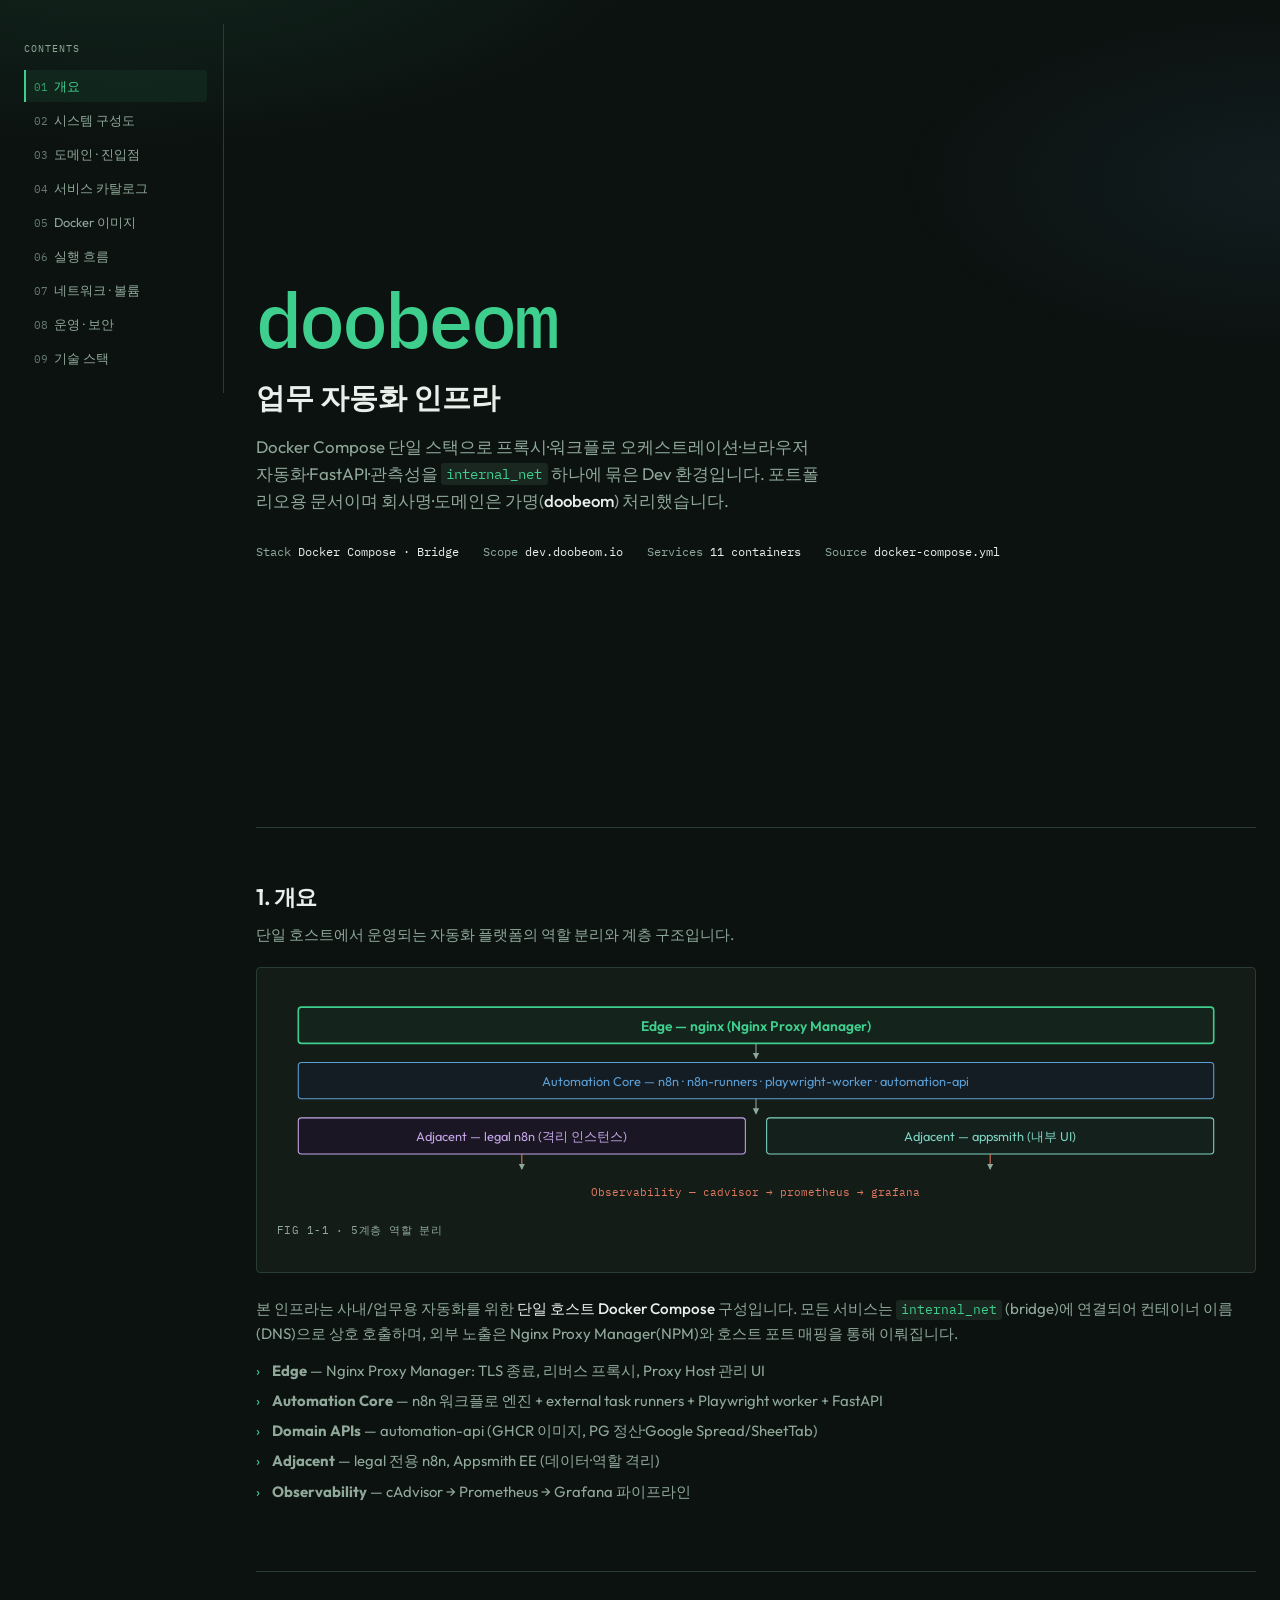
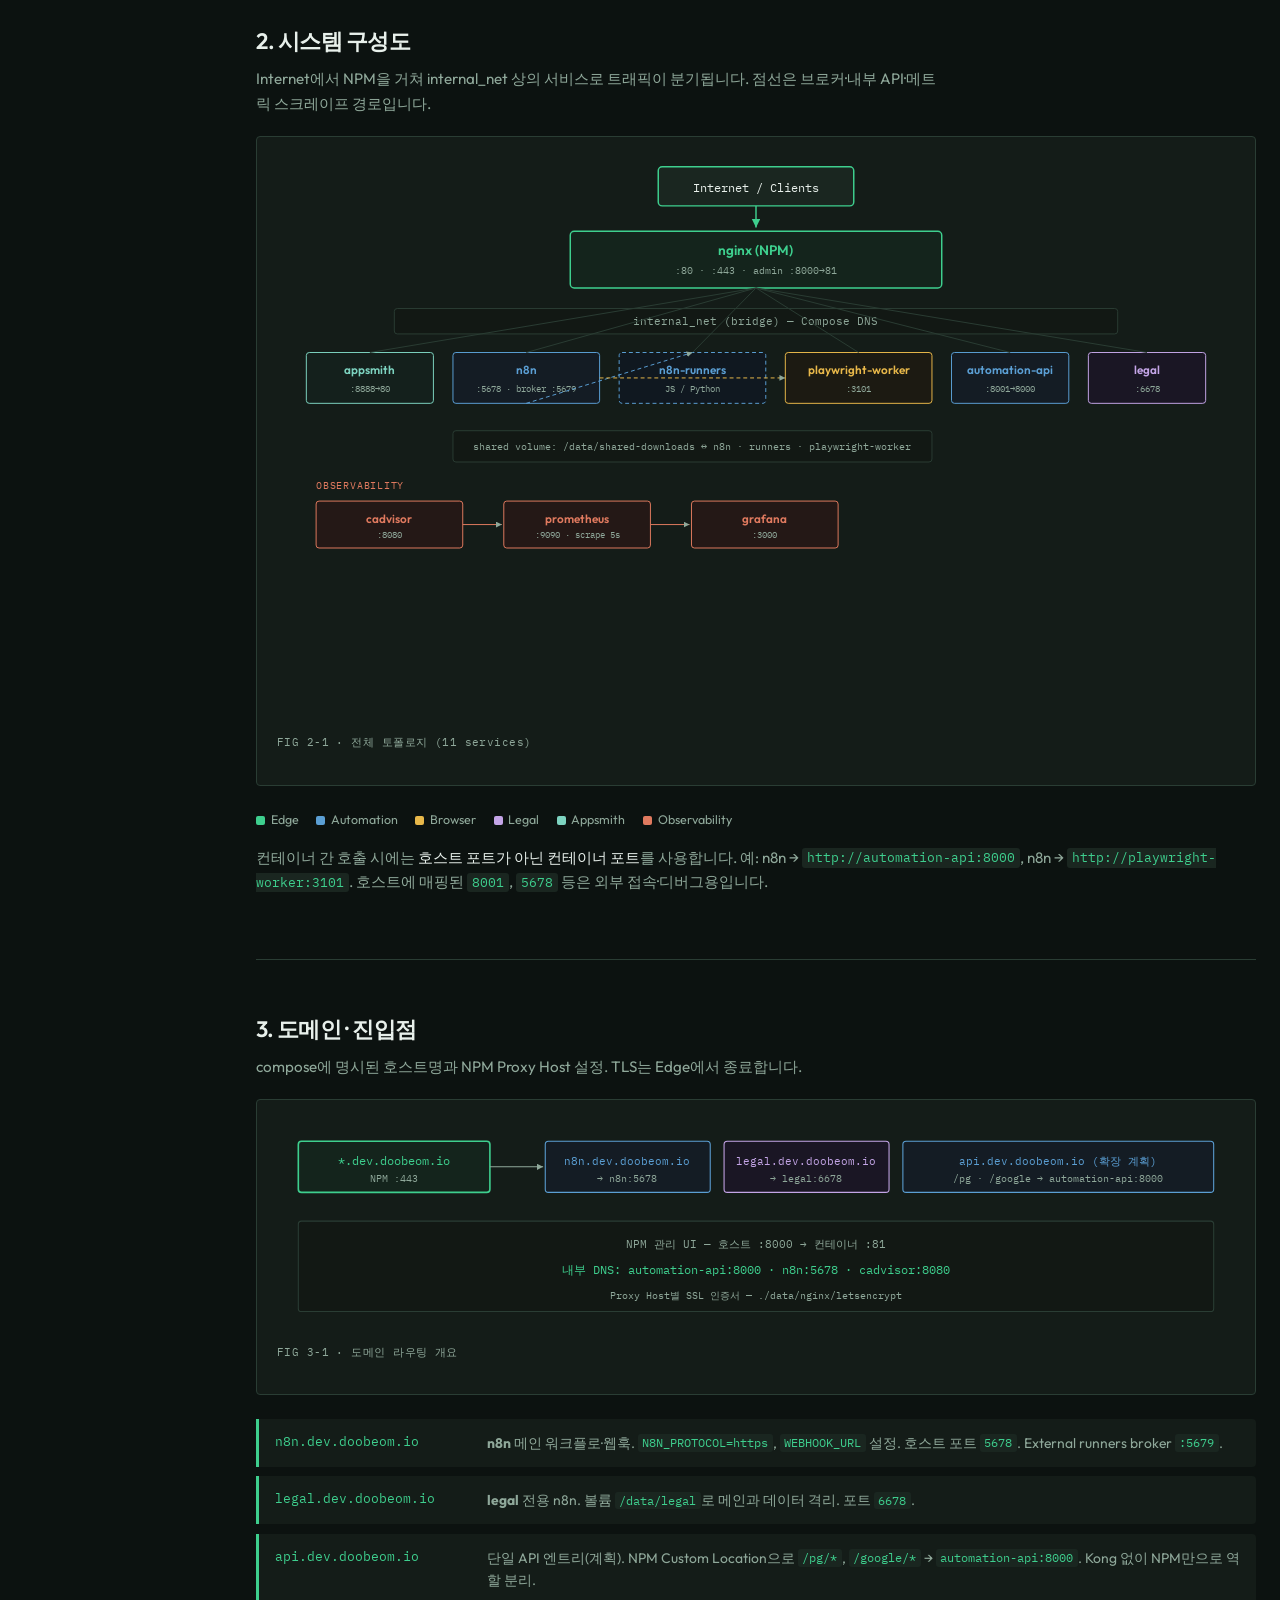
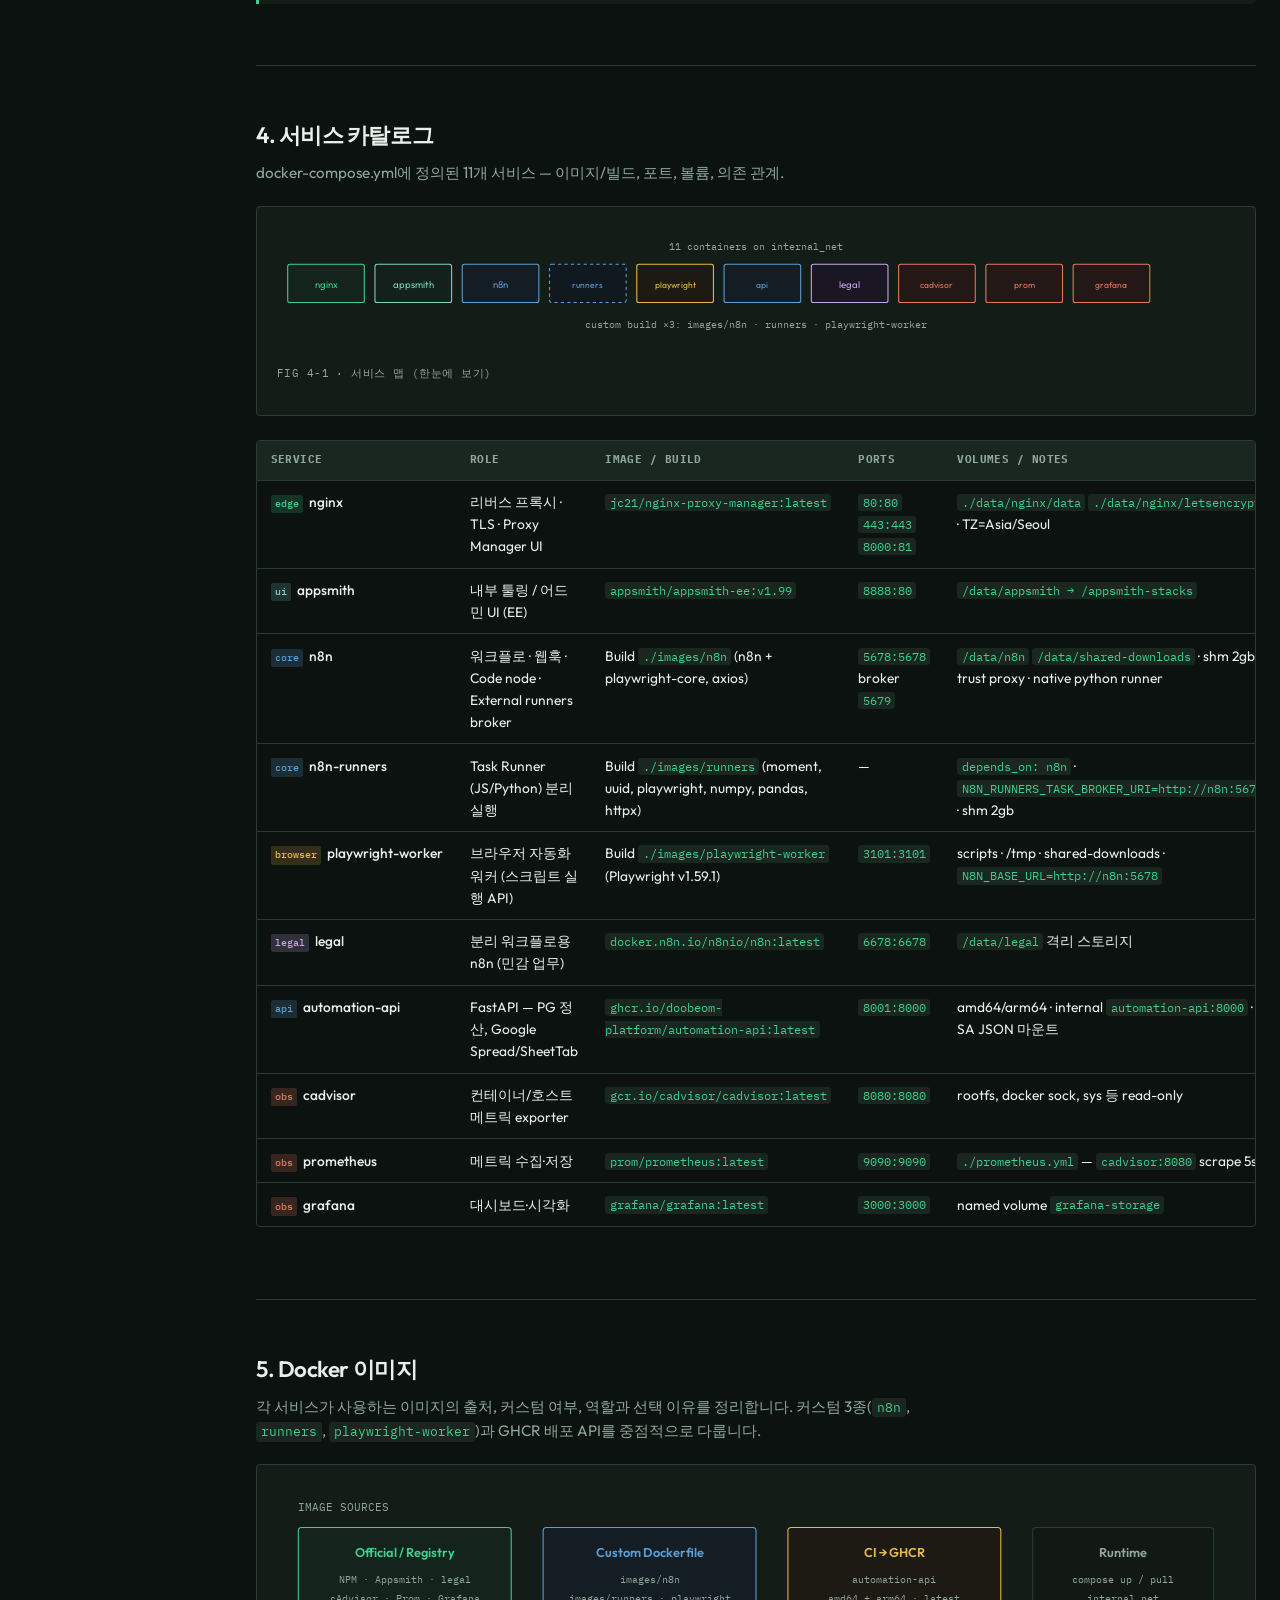
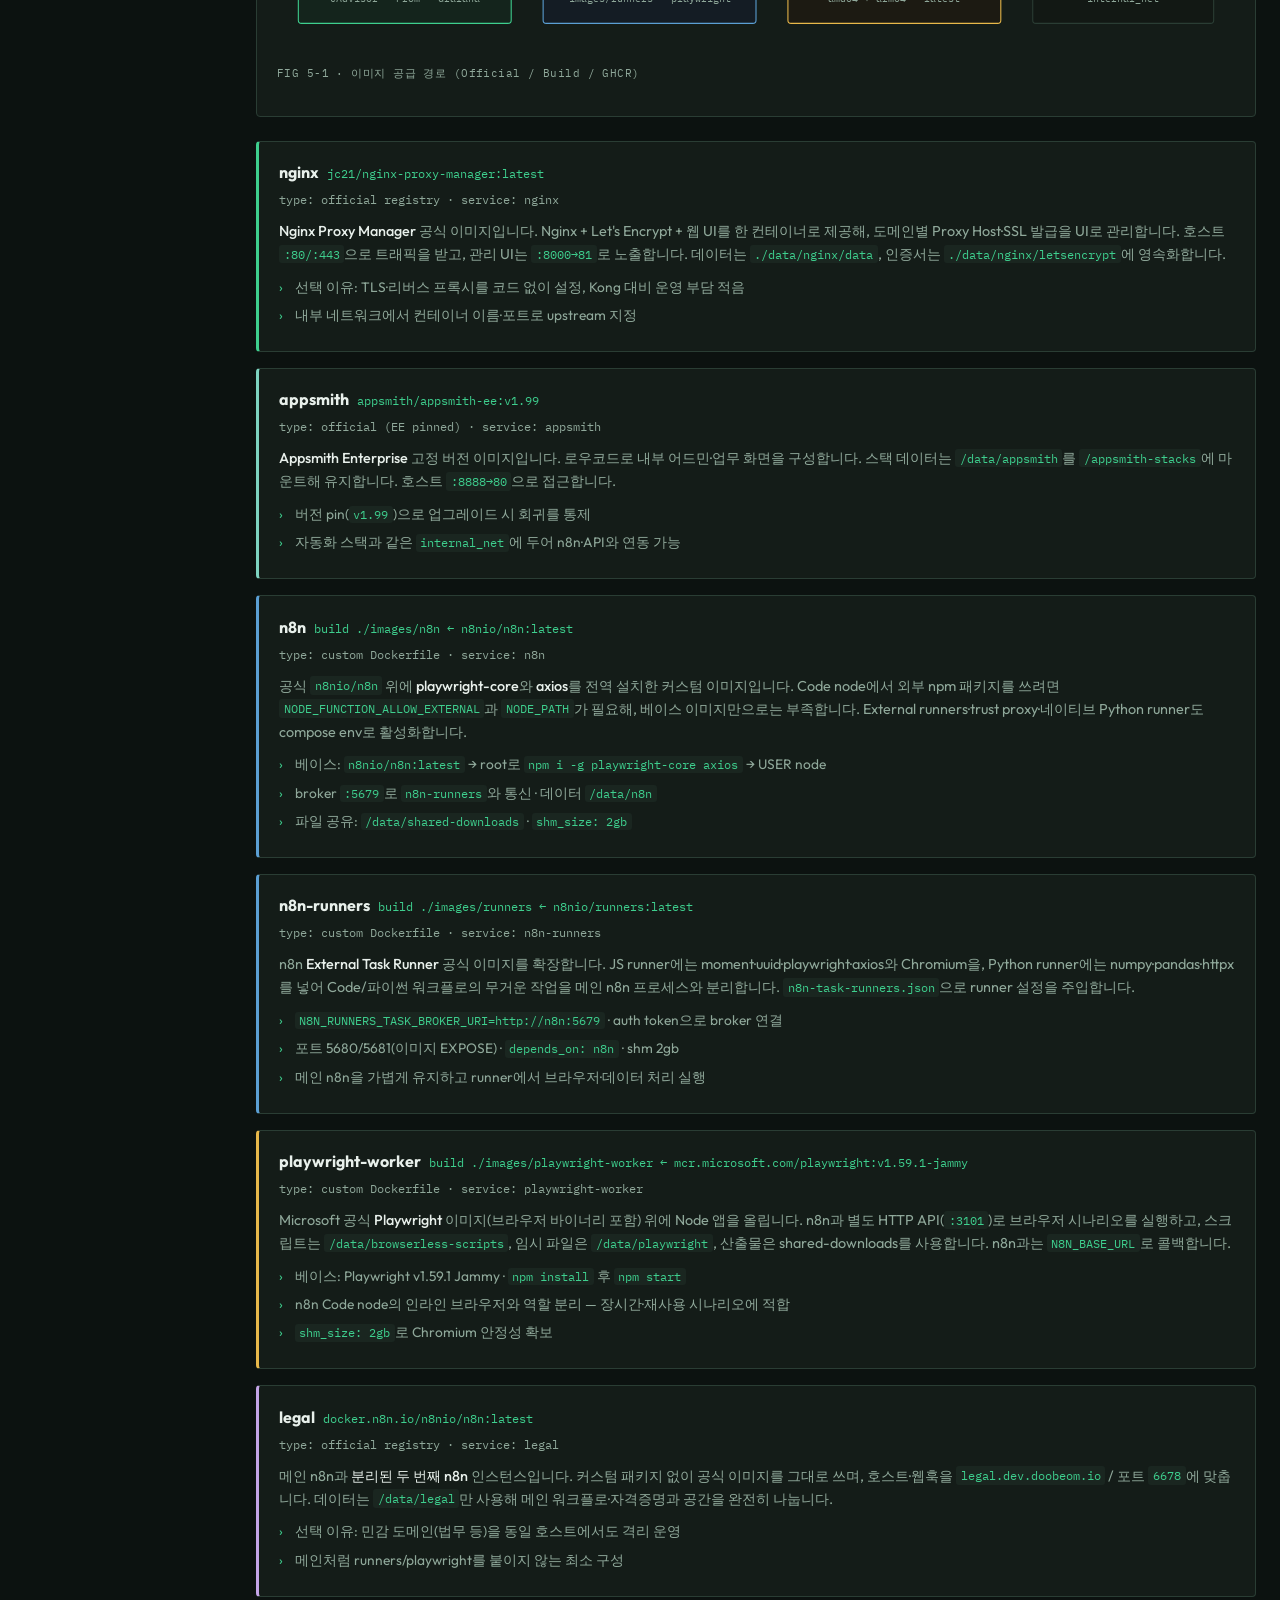
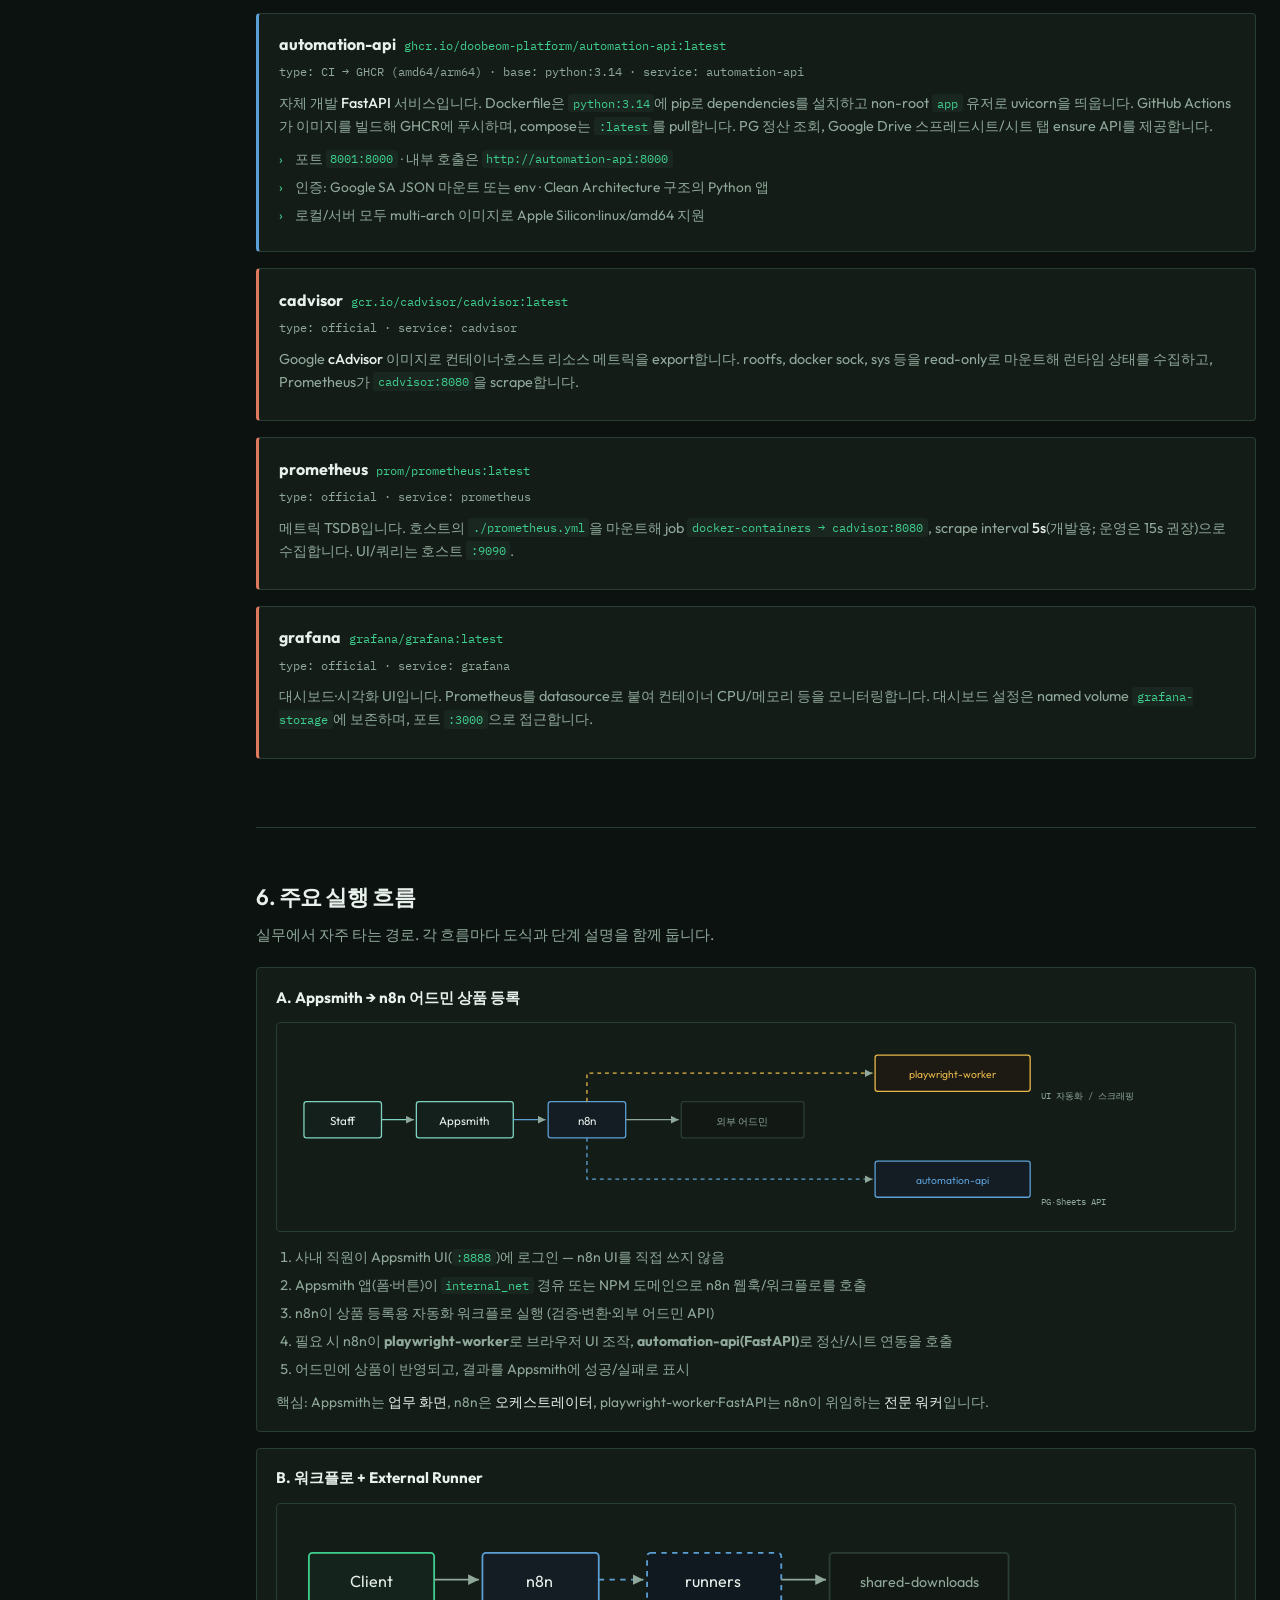
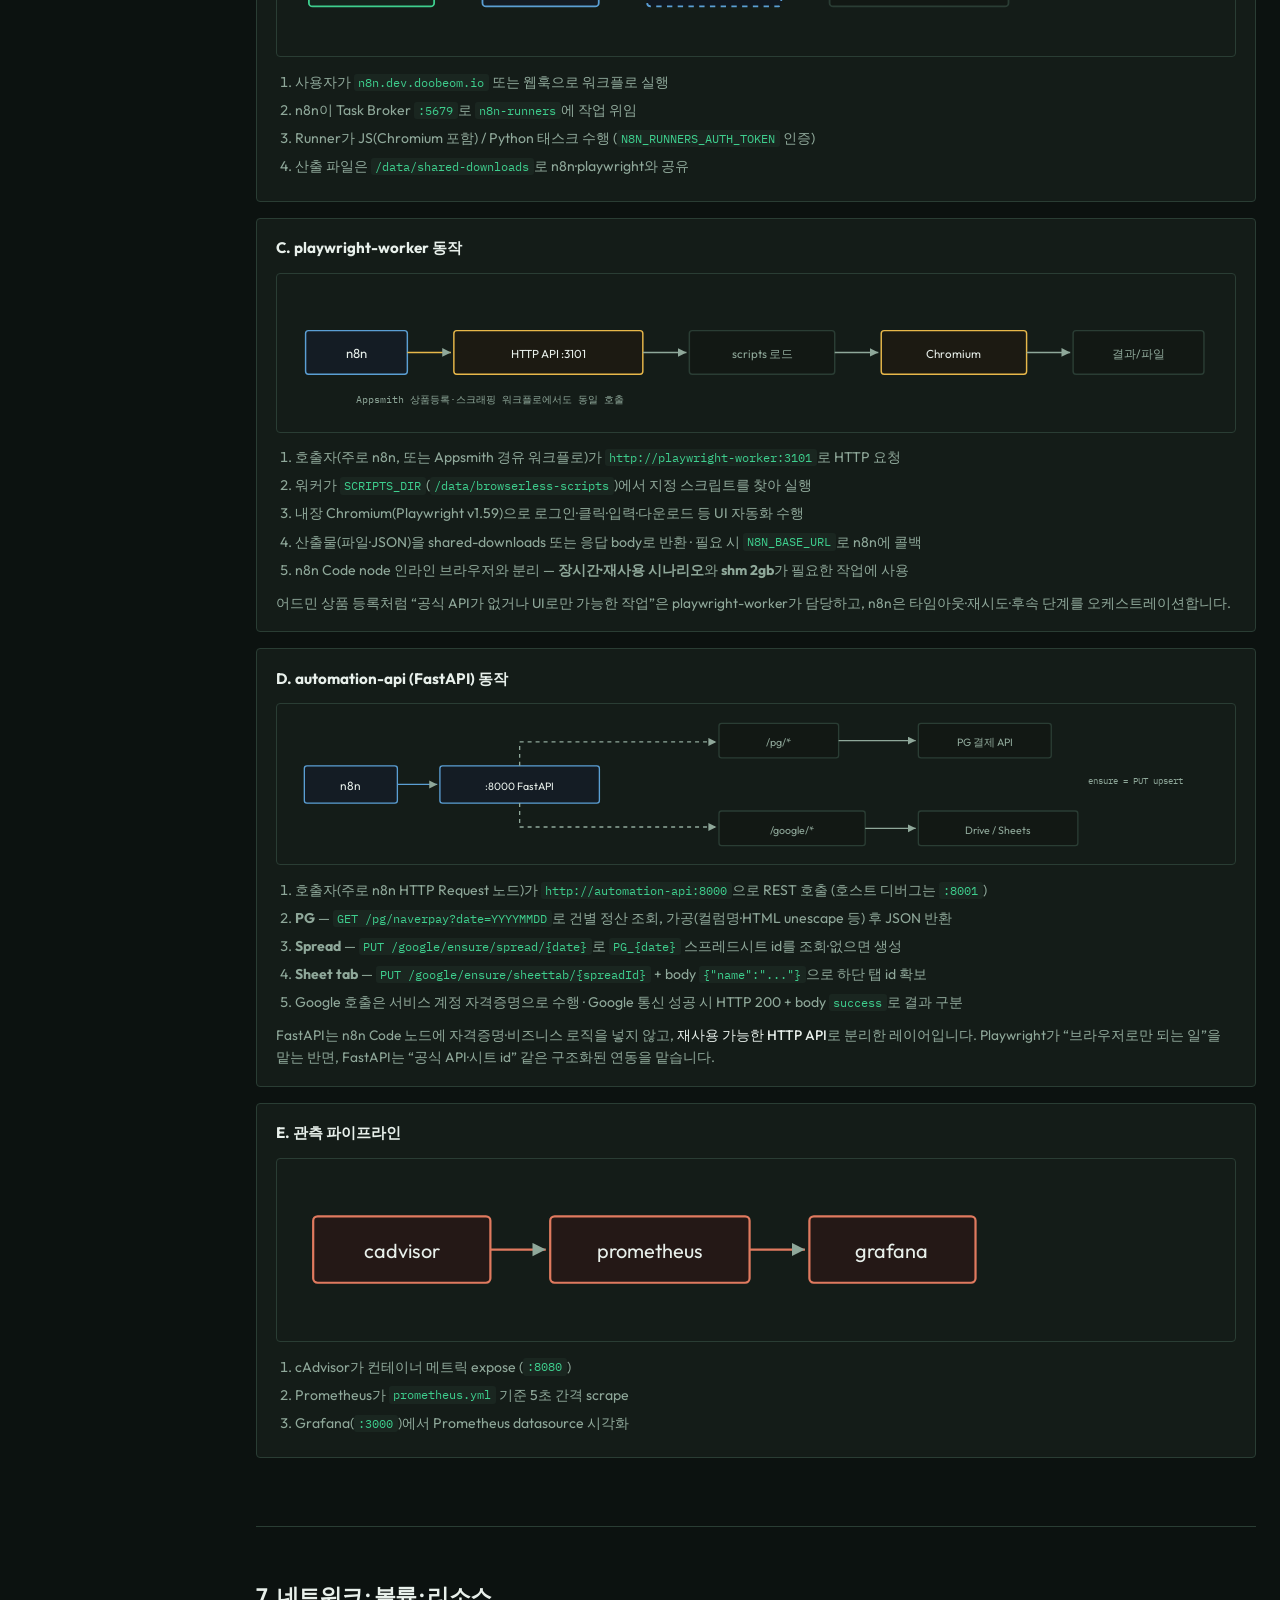
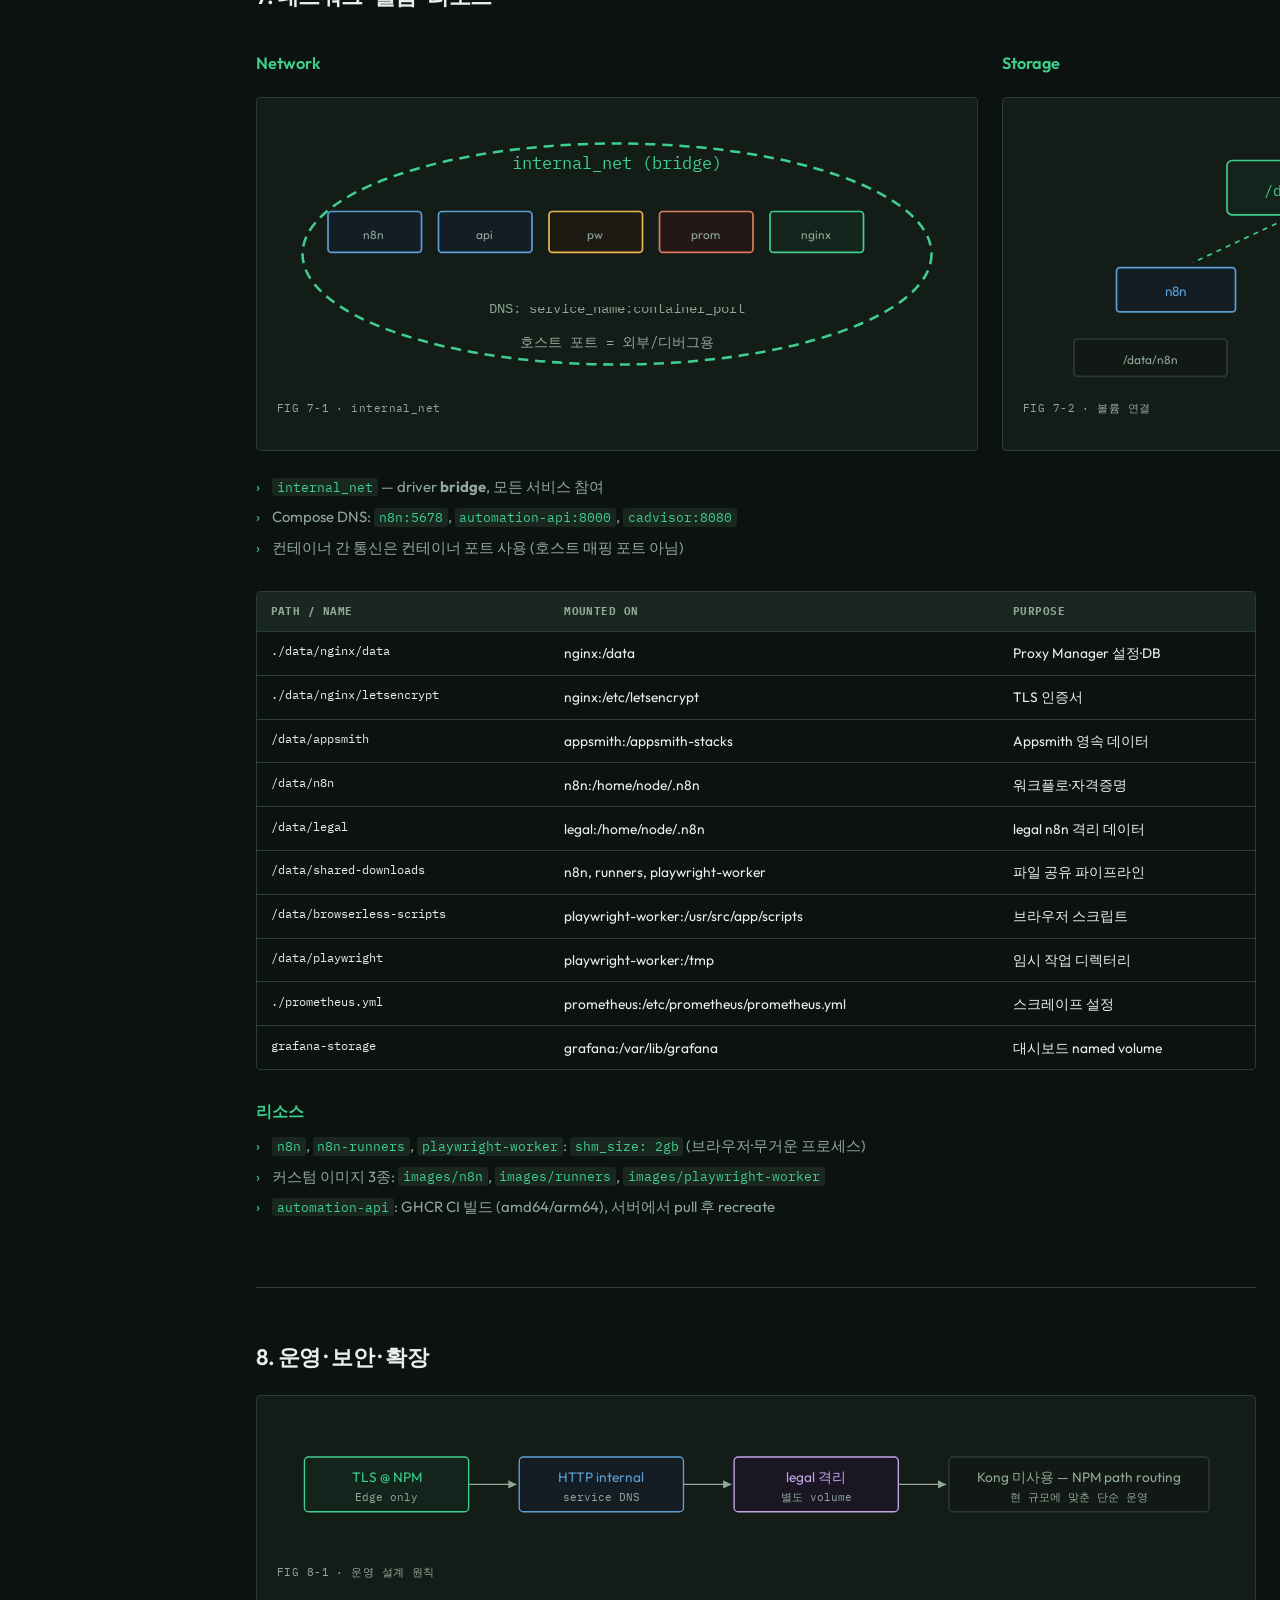
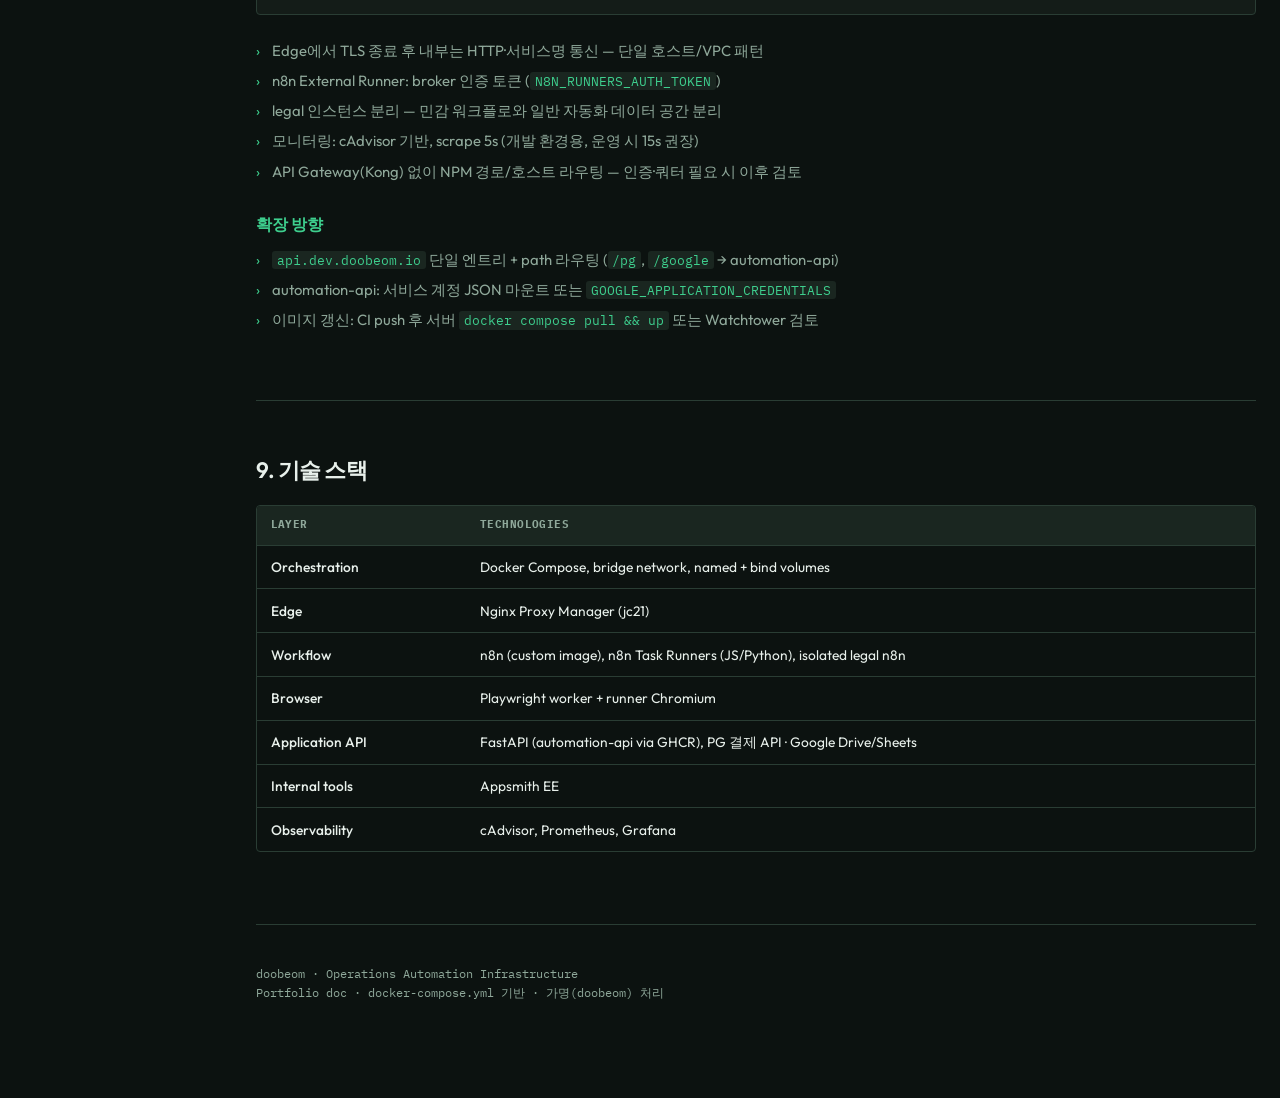
==== index.html @ 33a6e6d7 "Rename infrastructure-architecture.html to index.html" ====
<!DOCTYPE html>
<html lang="ko">
<head>
  <meta charset="UTF-8" />
  <meta name="viewport" content="width=device-width, initial-scale=1" />
  <title>doobeom Automation Infra — Architecture Portfolio</title>
  <meta name="description" content="Docker Compose 기반 업무 자동화·모니터링 인프라 구성도" />
  <link rel="preconnect" href="https://fonts.googleapis.com" />
  <link rel="preconnect" href="https://fonts.gstatic.com" crossorigin />
  <link href="https://fonts.googleapis.com/css2?family=IBM+Plex+Mono:wght@400;500&family=Outfit:wght@400;500;600;700&display=swap" rel="stylesheet" />
  <style>
    :root {
      --bg: #0c1210; --elev: #141c18; --soft: #1a2620; --line: #2a3d34;
      --text: #e8f0eb; --muted: #8fa89a; --accent: #3ecf8e; --accent-dim: #1f6b4a;
      --proxy: #3ecf8e; --auto: #5b9fd4; --browser: #e8b84a; --legal: #c4a5e7;
      --obs: #e07a5f; --ui: #7dd3c0;
      --mono: "IBM Plex Mono", monospace; --font: "Outfit", system-ui, sans-serif;
    }
    * { box-sizing: border-box; margin: 0; padding: 0; }
    html { scroll-behavior: smooth; }
    body { font-family: var(--font); background: var(--bg); color: var(--text); line-height: 1.6; }
    body::before {
      content: ""; position: fixed; inset: 0; z-index: -1;
      background:
        radial-gradient(ellipse 80% 50% at 10% -10%, rgba(62,207,142,.12), transparent 55%),
        radial-gradient(ellipse 60% 40% at 100% 20%, rgba(91,159,212,.08), transparent 50%);
    }
    .wrap { max-width: 1120px; margin: 0 auto; padding: 0 1.5rem 5rem; }

    .hero {
      min-height: 92vh; display: flex; flex-direction: column; justify-content: center;
      padding: 4rem 0 3rem; border-bottom: 1px solid var(--line);
    }
    .brand {
      font-family: var(--mono); font-size: clamp(2.8rem, 8vw, 4.8rem);
      font-weight: 500; letter-spacing: -0.04em; color: var(--accent); line-height: 1; margin-bottom: 1rem;
    }
    .hero h1 { font-size: clamp(1.3rem, 3vw, 1.8rem); font-weight: 600; margin-bottom: 0.85rem; }
    .hero .lead { color: var(--muted); font-size: 1.05rem; max-width: 52ch; margin-bottom: 1.75rem; }
    .hero-meta { display: flex; flex-wrap: wrap; gap: 0.6rem 1.5rem; font-family: var(--mono); font-size: 0.75rem; color: var(--muted); }
    .hero-meta span { color: var(--text); }

    section { padding: 3.25rem 0; border-bottom: 1px solid var(--line); }
    section h2 { font-size: 1.4rem; font-weight: 600; margin-bottom: 0.45rem; letter-spacing: -0.02em; }
    section .sub { color: var(--muted); margin-bottom: 1.25rem; max-width: 68ch; font-size: 0.95rem; }
    h3 { font-size: 1.02rem; font-weight: 600; margin: 1.75rem 0 0.65rem; color: var(--accent); }

    p { margin-bottom: 0.8rem; color: var(--muted); font-size: 0.95rem; }
    p strong { color: var(--text); font-weight: 500; }
    ul.plain { list-style: none; margin: 0.6rem 0 1rem; }
    ul.plain li { position: relative; padding-left: 1rem; margin-bottom: 0.4rem; color: var(--muted); font-size: 0.93rem; }
    ul.plain li::before { content: "›"; position: absolute; left: 0; color: var(--accent); }

    code, .mono { font-family: var(--mono); font-size: 0.85em; }
    code { background: var(--soft); padding: 0.1em 0.38em; border-radius: 3px; color: var(--accent); }

    .diagram {
      background: var(--elev); border: 1px solid var(--line); border-radius: 4px;
      padding: 1.25rem; overflow-x: auto; margin: 1.25rem 0 1.5rem;
    }
    .diagram svg { display: block; width: 100%; min-width: 680px; height: auto; }
    .diagram-caption {
      font-family: var(--mono); font-size: 0.68rem; color: var(--muted);
      margin-top: 0.65rem; letter-spacing: 0.04em;
    }

    .legend { display: flex; flex-wrap: wrap; gap: 0.65rem 1.1rem; font-size: 0.78rem; color: var(--muted); margin: 0.5rem 0 1rem; }
    .legend i { display: inline-block; width: 9px; height: 9px; border-radius: 2px; margin-right: 0.35rem; vertical-align: middle; }

    .split { display: grid; gap: 1.5rem; grid-template-columns: 1fr; }
    @media (min-width: 900px) {
      .split.side-by-side { grid-template-columns: 1fr 1fr; align-items: start; }
    }

    .table-wrap { overflow-x: auto; border: 1px solid var(--line); border-radius: 4px; margin: 1rem 0 1.25rem; }
    table { width: 100%; border-collapse: collapse; font-size: 0.86rem; min-width: 640px; }
    th, td { text-align: left; padding: 0.65rem 0.85rem; border-bottom: 1px solid var(--line); vertical-align: top; }
    th { font-family: var(--mono); font-size: 0.7rem; letter-spacing: 0.04em; text-transform: uppercase; color: var(--muted); background: var(--soft); }
    tr:last-child td { border-bottom: none; }
    td.svc { font-weight: 500; color: var(--text); white-space: nowrap; }
    .tag { display: inline-block; font-family: var(--mono); font-size: 0.62rem; padding: 0.12em 0.4em; border-radius: 2px; margin-right: 0.2rem; }
    .tag-proxy { background: rgba(62,207,142,.18); color: var(--proxy); }
    .tag-auto { background: rgba(91,159,212,.2); color: var(--auto); }
    .tag-browser { background: rgba(232,184,74,.18); color: var(--browser); }
    .tag-legal { background: rgba(196,165,231,.2); color: var(--legal); }
    .tag-obs { background: rgba(224,122,95,.2); color: var(--obs); }
    .tag-ui { background: rgba(125,211,192,.18); color: var(--ui); }

    .domain-row {
      display: grid; grid-template-columns: minmax(150px, 200px) 1fr; gap: 0.75rem;
      padding: 0.8rem 1rem; background: var(--elev); border-left: 3px solid var(--accent);
      border-radius: 0 4px 4px 0; margin-bottom: 0.6rem;
    }
    .domain-row .host { font-family: var(--mono); font-size: 0.8rem; color: var(--accent); word-break: break-all; }
    .domain-row .desc { font-size: 0.87rem; color: var(--muted); }

    .flow-block {
      background: var(--elev); border: 1px solid var(--line); border-radius: 4px;
      padding: 1.1rem 1.2rem; margin-bottom: 1rem;
    }
    .flow-block h4 { font-size: 0.95rem; margin-bottom: 0.75rem; color: var(--text); }
    .flow-block .diagram { margin: 0 0 0.85rem; padding: 0.85rem; }
    .flow-block .diagram svg { min-width: 320px; }
    .flow-block ol { margin: 0; padding-left: 1.15rem; color: var(--muted); font-size: 0.88rem; }
    .flow-block li { margin-bottom: 0.35rem; }

    footer { padding: 2.5rem 0 1rem; font-family: var(--mono); font-size: 0.72rem; color: var(--muted); }
    .reveal { opacity: 0; transform: translateY(14px); transition: .55s ease; }
    .reveal.on { opacity: 1; transform: none; }

    /* —— Layout + TOC —— */
    .layout {
      display: grid;
      grid-template-columns: 1fr;
      gap: 0;
      max-width: 1280px;
      margin: 0 auto;
      padding: 0 1rem 5rem;
    }
    @media (min-width: 960px) {
      .layout { grid-template-columns: 200px minmax(0, 1fr); gap: 2rem; padding: 0 1.5rem 5rem; }
      .wrap { max-width: none; margin: 0; padding: 0; }
    }

    .toc {
      display: none;
    }
    @media (min-width: 960px) {
      .toc {
        display: block;
        position: sticky;
        top: 1.5rem;
        align-self: start;
        max-height: calc(100vh - 3rem);
        overflow-y: auto;
        padding: 1rem 0;
        border-right: 1px solid var(--line);
        padding-right: 1rem;
      }
    }
    .toc .toc-label {
      font-family: var(--mono);
      font-size: 0.65rem;
      letter-spacing: 0.1em;
      text-transform: uppercase;
      color: var(--muted);
      margin-bottom: 0.85rem;
    }
    .toc nav a {
      display: block;
      font-size: 0.8rem;
      color: var(--muted);
      text-decoration: none;
      padding: 0.35rem 0.5rem;
      border-left: 2px solid transparent;
      margin-bottom: 0.15rem;
      border-radius: 0 3px 3px 0;
      transition: color .2s, border-color .2s, background .2s;
    }
    .toc nav a:hover { color: var(--text); background: var(--elev); }
    .toc nav a.active {
      color: var(--accent);
      border-left-color: var(--accent);
      background: rgba(62, 207, 142, 0.08);
    }
    .toc nav a .num {
      font-family: var(--mono);
      font-size: 0.68rem;
      margin-right: 0.35rem;
      opacity: 0.7;
    }

    /* —— Image cards —— */
    .img-card {
      background: var(--elev);
      border: 1px solid var(--line);
      border-radius: 4px;
      padding: 1.15rem 1.25rem;
      margin-bottom: 1rem;
      border-left: 3px solid var(--c, var(--accent));
    }
    .img-card h4 {
      font-size: 1rem;
      color: var(--text);
      margin-bottom: 0.35rem;
      display: flex;
      flex-wrap: wrap;
      align-items: baseline;
      gap: 0.5rem;
    }
    .img-card .img-ref {
      font-family: var(--mono);
      font-size: 0.72rem;
      color: var(--accent);
      font-weight: 400;
    }
    .img-card .img-meta {
      font-family: var(--mono);
      font-size: 0.72rem;
      color: var(--muted);
      margin-bottom: 0.65rem;
    }
    .img-card p { margin-bottom: 0.5rem; font-size: 0.9rem; }
    .img-card ul.plain { margin-bottom: 0.25rem; }
    .img-card ul.plain li { font-size: 0.86rem; }

    .toc-mobile {
      display: block;
      margin-bottom: 1.5rem;
      padding: 0.85rem 1rem;
      background: var(--elev);
      border: 1px solid var(--line);
      border-radius: 4px;
    }
    @media (min-width: 960px) { .toc-mobile { display: none; } }
    .toc-mobile summary {
      font-family: var(--mono);
      font-size: 0.75rem;
      letter-spacing: 0.06em;
      text-transform: uppercase;
      color: var(--accent);
      cursor: pointer;
    }
    .toc-mobile nav { margin-top: 0.75rem; }
    .toc-mobile a {
      display: block;
      font-size: 0.85rem;
      color: var(--muted);
      text-decoration: none;
      padding: 0.3rem 0;
    }
    .toc-mobile a:hover { color: var(--accent); }
  </style>
</head>
<body>
  <div class="layout">
    <aside class="toc" aria-label="목차">
      <p class="toc-label">Contents</p>
      <nav>
        <a href="#overview"><span class="num">01</span>개요</a>
        <a href="#topology"><span class="num">02</span>시스템 구성도</a>
        <a href="#domains"><span class="num">03</span>도메인 · 진입점</a>
        <a href="#services"><span class="num">04</span>서비스 카탈로그</a>
        <a href="#images"><span class="num">05</span>Docker 이미지</a>
        <a href="#flows"><span class="num">06</span>실행 흐름</a>
        <a href="#network"><span class="num">07</span>네트워크 · 볼륨</a>
        <a href="#ops"><span class="num">08</span>운영 · 보안</a>
        <a href="#stack"><span class="num">09</span>기술 스택</a>
      </nav>
    </aside>

    <div class="wrap">
    <details class="toc-mobile">
      <summary>목차</summary>
      <nav>
        <a href="#overview">01 · 개요</a>
        <a href="#topology">02 · 시스템 구성도</a>
        <a href="#domains">03 · 도메인 · 진입점</a>
        <a href="#services">04 · 서비스 카탈로그</a>
        <a href="#images">05 · Docker 이미지</a>
        <a href="#flows">06 · 실행 흐름</a>
        <a href="#network">07 · 네트워크 · 볼륨</a>
        <a href="#ops">08 · 운영 · 보안</a>
        <a href="#stack">09 · 기술 스택</a>
      </nav>
    </details>

    <header class="hero reveal" id="top">
      <p class="brand">doobeom</p>
      <h1>업무 자동화 인프라</h1>
      <p class="lead">
        Docker Compose 단일 스택으로 프록시·워크플로 오케스트레이션·브라우저 자동화·FastAPI·관측성을
        <code>internal_net</code> 하나에 묶은 Dev 환경입니다. 포트폴리오용 문서이며 회사명·도메인은 가명(<strong>doobeom</strong>) 처리했습니다.
      </p>
      <div class="hero-meta">
        <div>Stack <span>Docker Compose · Bridge</span></div>
        <div>Scope <span>dev.doobeom.io</span></div>
        <div>Services <span>11 containers</span></div>
        <div>Source <span>docker-compose.yml</span></div>
      </div>
    </header>

    <!-- 1 Overview -->
    <section class="reveal" id="overview">
      <h2>1. 개요</h2>
      <p class="sub">단일 호스트에서 운영되는 자동화 플랫폼의 역할 분리와 계층 구조입니다.</p>

      <div class="diagram">
        <svg viewBox="0 0 900 210" xmlns="http://www.w3.org/2000/svg">
          <defs><marker id="a" markerWidth="7" markerHeight="7" refX="5" refY="3" orient="auto"><path d="M0,0 L6,3 L0,6 Z" fill="#8fa89a"/></marker></defs>
          <rect x="20" y="18" width="860" height="34" rx="3" fill="#14241c" stroke="#3ecf8e" stroke-width="1.5"/>
          <text x="450" y="40" text-anchor="middle" fill="#3ecf8e" font-size="13" font-weight="600">Edge — nginx (Nginx Proxy Manager)</text>
          <line x1="450" y1="52" x2="450" y2="66" stroke="#8fa89a" marker-end="url(#a)"/>
          <rect x="20" y="70" width="860" height="34" rx="3" fill="#141c24" stroke="#5b9fd4"/>
          <text x="450" y="92" text-anchor="middle" fill="#5b9fd4" font-size="12">Automation Core — n8n · n8n-runners · playwright-worker · automation-api</text>
          <line x1="450" y1="104" x2="450" y2="118" stroke="#8fa89a" marker-end="url(#a)"/>
          <rect x="20" y="122" width="420" height="34" rx="3" fill="#1a1624" stroke="#c4a5e7"/>
          <text x="230" y="144" text-anchor="middle" fill="#c4a5e7" font-size="12">Adjacent — legal n8n (격리 인스턴스)</text>
          <rect x="460" y="122" width="420" height="34" rx="3" fill="#14201c" stroke="#7dd3c0"/>
          <text x="670" y="144" text-anchor="middle" fill="#7dd3c0" font-size="12">Adjacent — appsmith (내부 UI)</text>
          <line x1="230" y1="156" x2="230" y2="170" stroke="#e07a5f" marker-end="url(#a)"/>
          <line x1="670" y1="156" x2="670" y2="170" stroke="#e07a5f" marker-end="url(#a)"/>
          <text x="450" y="195" text-anchor="middle" fill="#e07a5f" font-family="IBM Plex Mono,monospace" font-size="10">Observability — cadvisor → prometheus → grafana</text>
        </svg>
        <p class="diagram-caption">FIG 1-1 · 5계층 역할 분리</p>
      </div>

      <p>
        본 인프라는 사내/업무용 자동화를 위한 <strong>단일 호스트 Docker Compose</strong> 구성입니다.
        모든 서비스는 <code>internal_net</code> (bridge)에 연결되어 컨테이너 이름(DNS)으로 상호 호출하며,
        외부 노출은 Nginx Proxy Manager(NPM)와 호스트 포트 매핑을 통해 이뤄집니다.
      </p>
      <ul class="plain">
        <li><strong>Edge</strong> — Nginx Proxy Manager: TLS 종료, 리버스 프록시, Proxy Host 관리 UI</li>
        <li><strong>Automation Core</strong> — n8n 워크플로 엔진 + external task runners + Playwright worker + FastAPI</li>
        <li><strong>Domain APIs</strong> — automation-api (GHCR 이미지, PG 정산·Google Spread/SheetTab)</li>
        <li><strong>Adjacent</strong> — legal 전용 n8n, Appsmith EE (데이터·역할 격리)</li>
        <li><strong>Observability</strong> — cAdvisor → Prometheus → Grafana 파이프라인</li>
      </ul>
    </section>

    <!-- 2 Topology -->
    <section class="reveal" id="topology">
      <h2>2. 시스템 구성도</h2>
      <p class="sub">Internet에서 NPM을 거쳐 internal_net 상의 서비스로 트래픽이 분기됩니다. 점선은 브로커·내부 API·메트릭 스크레이프 경로입니다.</p>

      <div class="diagram">
        <svg viewBox="0 0 980 580" xmlns="http://www.w3.org/2000/svg">
          <defs>
            <marker id="ar" markerWidth="8" markerHeight="8" refX="6" refY="3" orient="auto"><path d="M0,0 L6,3 L0,6 Z" fill="#8fa89a"/></marker>
            <marker id="ac" markerWidth="8" markerHeight="8" refX="6" refY="3" orient="auto"><path d="M0,0 L6,3 L0,6 Z" fill="#3ecf8e"/></marker>
          </defs>
          <rect x="390" y="10" width="200" height="40" rx="4" fill="#1a2620" stroke="#3ecf8e" stroke-width="1.5"/>
          <text x="490" y="36" text-anchor="middle" fill="#e8f0eb" font-family="IBM Plex Mono,monospace" font-size="12">Internet / Clients</text>
          <line x1="490" y1="50" x2="490" y2="72" stroke="#3ecf8e" stroke-width="1.5" marker-end="url(#ac)"/>
          <rect x="300" y="76" width="380" height="58" rx="4" fill="#14241c" stroke="#3ecf8e" stroke-width="1.5"/>
          <text x="490" y="100" text-anchor="middle" fill="#3ecf8e" font-size="14" font-weight="600">nginx (NPM)</text>
          <text x="490" y="120" text-anchor="middle" fill="#8fa89a" font-family="IBM Plex Mono,monospace" font-size="10">:80 · :443 · admin :8000→81</text>
          <rect x="120" y="155" width="740" height="26" rx="3" fill="#121814" stroke="#2a3d34"/>
          <text x="490" y="172" text-anchor="middle" fill="#8fa89a" font-family="IBM Plex Mono,monospace" font-size="11">internal_net (bridge) — Compose DNS</text>
          <rect x="30" y="200" width="130" height="52" rx="3" fill="#14201c" stroke="#7dd3c0"/>
          <text x="95" y="222" text-anchor="middle" fill="#7dd3c0" font-size="12" font-weight="600">appsmith</text>
          <text x="95" y="240" text-anchor="middle" fill="#8fa89a" font-family="IBM Plex Mono,monospace" font-size="9">:8888→80</text>
          <rect x="180" y="200" width="150" height="52" rx="3" fill="#141c24" stroke="#5b9fd4"/>
          <text x="255" y="222" text-anchor="middle" fill="#5b9fd4" font-size="12" font-weight="600">n8n</text>
          <text x="255" y="240" text-anchor="middle" fill="#8fa89a" font-family="IBM Plex Mono,monospace" font-size="9">:5678 · broker :5679</text>
          <rect x="350" y="200" width="150" height="52" rx="3" fill="#101820" stroke="#5b9fd4" stroke-dasharray="4 3"/>
          <text x="425" y="222" text-anchor="middle" fill="#5b9fd4" font-size="12" font-weight="600">n8n-runners</text>
          <text x="425" y="240" text-anchor="middle" fill="#8fa89a" font-family="IBM Plex Mono,monospace" font-size="9">JS / Python</text>
          <rect x="520" y="200" width="150" height="52" rx="3" fill="#1c1a12" stroke="#e8b84a"/>
          <text x="595" y="222" text-anchor="middle" fill="#e8b84a" font-size="12" font-weight="600">playwright-worker</text>
          <text x="595" y="240" text-anchor="middle" fill="#8fa89a" font-family="IBM Plex Mono,monospace" font-size="9">:3101</text>
          <rect x="690" y="200" width="120" height="52" rx="3" fill="#141c24" stroke="#5b9fd4"/>
          <text x="750" y="222" text-anchor="middle" fill="#5b9fd4" font-size="12" font-weight="600">automation-api</text>
          <text x="750" y="240" text-anchor="middle" fill="#8fa89a" font-family="IBM Plex Mono,monospace" font-size="9">:8001→8000</text>
          <rect x="830" y="200" width="120" height="52" rx="3" fill="#1a1624" stroke="#c4a5e7"/>
          <text x="890" y="222" text-anchor="middle" fill="#c4a5e7" font-size="12" font-weight="600">legal</text>
          <text x="890" y="240" text-anchor="middle" fill="#8fa89a" font-family="IBM Plex Mono,monospace" font-size="9">:6678</text>
          <path d="M490 134 L95 200 M490 134 L255 200 M490 134 L425 200 M490 134 L595 200 M490 134 L750 200 M490 134 L890 200" stroke="#2a3d34" fill="none"/>
          <path d="M255 252 L425 200" stroke="#5b9fd4" stroke-dasharray="4 3" fill="none" marker-end="url(#ar)"/>
          <path d="M330 226 L520 226" stroke="#e8b84a" stroke-dasharray="4 3" fill="none" marker-end="url(#ar)"/>
          <rect x="180" y="280" width="490" height="32" rx="3" fill="#121814" stroke="#2a3d34"/>
          <text x="425" y="300" text-anchor="middle" fill="#8fa89a" font-family="IBM Plex Mono,monospace" font-size="10">shared volume: /data/shared-downloads ↔ n8n · runners · playwright-worker</text>
          <text x="40" y="340" fill="#e07a5f" font-family="IBM Plex Mono,monospace" font-size="10" letter-spacing="0.08em">OBSERVABILITY</text>
          <rect x="40" y="352" width="150" height="48" rx="3" fill="#241816" stroke="#e07a5f"/>
          <text x="115" y="374" text-anchor="middle" fill="#e07a5f" font-size="12" font-weight="600">cadvisor</text>
          <text x="115" y="390" text-anchor="middle" fill="#8fa89a" font-family="IBM Plex Mono,monospace" font-size="9">:8080</text>
          <line x1="190" y1="376" x2="230" y2="376" stroke="#e07a5f" marker-end="url(#ar)"/>
          <rect x="232" y="352" width="150" height="48" rx="3" fill="#241816" stroke="#e07a5f"/>
          <text x="307" y="374" text-anchor="middle" fill="#e07a5f" font-size="12" font-weight="600">prometheus</text>
          <text x="307" y="390" text-anchor="middle" fill="#8fa89a" font-family="IBM Plex Mono,monospace" font-size="9">:9090 · scrape 5s</text>
          <line x1="382" y1="376" x2="422" y2="376" stroke="#e07a5f" marker-end="url(#ar)"/>
          <rect x="424" y="352" width="150" height="48" rx="3" fill="#241816" stroke="#e07a5f"/>
          <text x="499" y="374" text-anchor="middle" fill="#e07a5f" font-size="12" font-weight="600">grafana</text>
          <text x="499" y="390" text-anchor="middle" fill="#8fa89a" font-family="IBM Plex Mono,monospace" font-size="9">:3000</text>
        </svg>
        <p class="diagram-caption">FIG 2-1 · 전체 토폴로지 (11 services)</p>
      </div>

      <div class="legend">
        <span><i style="background:var(--proxy)"></i>Edge</span>
        <span><i style="background:var(--auto)"></i>Automation</span>
        <span><i style="background:var(--browser)"></i>Browser</span>
        <span><i style="background:var(--legal)"></i>Legal</span>
        <span><i style="background:var(--ui)"></i>Appsmith</span>
        <span><i style="background:var(--obs)"></i>Observability</span>
      </div>

      <p>
        컨테이너 간 호출 시에는 <strong>호스트 포트가 아닌 컨테이너 포트</strong>를 사용합니다.
        예: n8n → <code>http://automation-api:8000</code>, n8n → <code>http://playwright-worker:3101</code>.
        호스트에 매핑된 <code>8001</code>, <code>5678</code> 등은 외부 접속·디버그용입니다.
      </p>
    </section>

    <!-- 3 Domains -->
    <section class="reveal" id="domains">
      <h2>3. 도메인 · 진입점</h2>
      <p class="sub">compose에 명시된 호스트명과 NPM Proxy Host 설정. TLS는 Edge에서 종료합니다.</p>

      <div class="diagram">
        <svg viewBox="0 0 900 200" xmlns="http://www.w3.org/2000/svg">
          <rect x="20" y="20" width="180" height="48" rx="3" fill="#14241c" stroke="#3ecf8e" stroke-width="1.5"/>
          <text x="110" y="42" text-anchor="middle" fill="#3ecf8e" font-family="IBM Plex Mono,monospace" font-size="11">*.dev.doobeom.io</text>
          <text x="110" y="58" text-anchor="middle" fill="#8fa89a" font-family="IBM Plex Mono,monospace" font-size="9">NPM :443</text>
          <line x1="200" y1="44" x2="250" y2="44" stroke="#8fa89a" marker-end="url(#ar)"/>
          <rect x="252" y="20" width="155" height="48" rx="3" fill="#141c24" stroke="#5b9fd4"/>
          <text x="329" y="42" text-anchor="middle" fill="#5b9fd4" font-family="IBM Plex Mono,monospace" font-size="10">n8n.dev.doobeom.io</text>
          <text x="329" y="58" text-anchor="middle" fill="#8fa89a" font-family="IBM Plex Mono,monospace" font-size="9">→ n8n:5678</text>
          <rect x="420" y="20" width="155" height="48" rx="3" fill="#1a1624" stroke="#c4a5e7"/>
          <text x="497" y="42" text-anchor="middle" fill="#c4a5e7" font-family="IBM Plex Mono,monospace" font-size="10">legal.dev.doobeom.io</text>
          <text x="497" y="58" text-anchor="middle" fill="#8fa89a" font-family="IBM Plex Mono,monospace" font-size="9">→ legal:6678</text>
          <rect x="588" y="20" width="292" height="48" rx="3" fill="#141c24" stroke="#5b9fd4"/>
          <text x="734" y="42" text-anchor="middle" fill="#5b9fd4" font-family="IBM Plex Mono,monospace" font-size="10">api.dev.doobeom.io (확장 계획)</text>
          <text x="734" y="58" text-anchor="middle" fill="#8fa89a" font-family="IBM Plex Mono,monospace" font-size="9">/pg · /google → automation-api:8000</text>
          <rect x="20" y="95" width="860" height="85" rx="3" fill="#121814" stroke="#2a3d34"/>
          <text x="450" y="120" text-anchor="middle" fill="#8fa89a" font-family="IBM Plex Mono,monospace" font-size="10">NPM 관리 UI — 호스트 :8000 → 컨테이너 :81</text>
          <text x="450" y="145" text-anchor="middle" fill="#3ecf8e" font-family="IBM Plex Mono,monospace" font-size="11">내부 DNS: automation-api:8000 · n8n:5678 · cadvisor:8080</text>
          <text x="450" y="168" text-anchor="middle" fill="#8fa89a" font-family="IBM Plex Mono,monospace" font-size="9">Proxy Host별 SSL 인증서 — ./data/nginx/letsencrypt</text>
        </svg>
        <p class="diagram-caption">FIG 3-1 · 도메인 라우팅 개요</p>
      </div>

      <div class="domain-row">
        <div class="host">n8n.dev.doobeom.io</div>
        <div class="desc"><strong>n8n</strong> 메인 워크플로·웹훅. <code>N8N_PROTOCOL=https</code>, <code>WEBHOOK_URL</code> 설정. 호스트 포트 <code>5678</code>. External runners broker <code>:5679</code>.</div>
      </div>
      <div class="domain-row">
        <div class="host">legal.dev.doobeom.io</div>
        <div class="desc"><strong>legal</strong> 전용 n8n. 볼륨 <code>/data/legal</code>로 메인과 데이터 격리. 포트 <code>6678</code>.</div>
      </div>
      <div class="domain-row">
        <div class="host">api.dev.doobeom.io</div>
        <div class="desc">단일 API 엔트리(계획). NPM Custom Location으로 <code>/pg/*</code>, <code>/google/*</code> → <code>automation-api:8000</code>. Kong 없이 NPM만으로 역할 분리.</div>
      </div>
    </section>

    <!-- 4 Services -->
    <section class="reveal" id="services">
      <h2>4. 서비스 카탈로그</h2>
      <p class="sub">docker-compose.yml에 정의된 11개 서비스 — 이미지/빌드, 포트, 볼륨, 의존 관계.</p>

      <div class="diagram">
        <svg viewBox="0 0 900 120" xmlns="http://www.w3.org/2000/svg">
          <rect x="10" y="35" width="72" height="36" rx="2" fill="#14241c" stroke="#3ecf8e"/><text x="46" y="57" text-anchor="middle" fill="#3ecf8e" font-size="9">nginx</text>
          <rect x="92" y="35" width="72" height="36" rx="2" fill="#14201c" stroke="#7dd3c0"/><text x="128" y="57" text-anchor="middle" fill="#7dd3c0" font-size="9">appsmith</text>
          <rect x="174" y="35" width="72" height="36" rx="2" fill="#141c24" stroke="#5b9fd4"/><text x="210" y="57" text-anchor="middle" fill="#5b9fd4" font-size="9">n8n</text>
          <rect x="256" y="35" width="72" height="36" rx="2" fill="#101820" stroke="#5b9fd4" stroke-dasharray="3 3"/><text x="292" y="57" text-anchor="middle" fill="#5b9fd4" font-size="8">runners</text>
          <rect x="338" y="35" width="72" height="36" rx="2" fill="#1c1a12" stroke="#e8b84a"/><text x="374" y="57" text-anchor="middle" fill="#e8b84a" font-size="8">playwright</text>
          <rect x="420" y="35" width="72" height="36" rx="2" fill="#141c24" stroke="#5b9fd4"/><text x="456" y="57" text-anchor="middle" fill="#5b9fd4" font-size="8">api</text>
          <rect x="502" y="35" width="72" height="36" rx="2" fill="#1a1624" stroke="#c4a5e7"/><text x="538" y="57" text-anchor="middle" fill="#c4a5e7" font-size="9">legal</text>
          <rect x="584" y="35" width="72" height="36" rx="2" fill="#241816" stroke="#e07a5f"/><text x="620" y="57" text-anchor="middle" fill="#e07a5f" font-size="8">cadvisor</text>
          <rect x="666" y="35" width="72" height="36" rx="2" fill="#241816" stroke="#e07a5f"/><text x="702" y="57" text-anchor="middle" fill="#e07a5f" font-size="8">prom</text>
          <rect x="748" y="35" width="72" height="36" rx="2" fill="#241816" stroke="#e07a5f"/><text x="784" y="57" text-anchor="middle" fill="#e07a5f" font-size="8">grafana</text>
          <text x="450" y="22" text-anchor="middle" fill="#8fa89a" font-family="IBM Plex Mono,monospace" font-size="9">11 containers on internal_net</text>
          <text x="450" y="95" text-anchor="middle" fill="#8fa89a" font-family="IBM Plex Mono,monospace" font-size="9">custom build ×3: images/n8n · runners · playwright-worker</text>
        </svg>
        <p class="diagram-caption">FIG 4-1 · 서비스 맵 (한눈에 보기)</p>
      </div>

      <div class="table-wrap">
        <table>
          <thead>
            <tr><th>Service</th><th>Role</th><th>Image / Build</th><th>Ports</th><th>Volumes / Notes</th></tr>
          </thead>
          <tbody>
            <tr>
              <td class="svc"><span class="tag tag-proxy">edge</span> nginx</td>
              <td>리버스 프록시 · TLS · Proxy Manager UI</td>
              <td><code>jc21/nginx-proxy-manager:latest</code></td>
              <td><code>80:80</code> <code>443:443</code> <code>8000:81</code></td>
              <td><code>./data/nginx/data</code> <code>./data/nginx/letsencrypt</code> · TZ=Asia/Seoul</td>
            </tr>
            <tr>
              <td class="svc"><span class="tag tag-ui">ui</span> appsmith</td>
              <td>내부 툴링 / 어드민 UI (EE)</td>
              <td><code>appsmith/appsmith-ee:v1.99</code></td>
              <td><code>8888:80</code></td>
              <td><code>/data/appsmith → /appsmith-stacks</code></td>
            </tr>
            <tr>
              <td class="svc"><span class="tag tag-auto">core</span> n8n</td>
              <td>워크플로 · 웹훅 · Code node · External runners broker</td>
              <td>Build <code>./images/n8n</code> (n8n + playwright-core, axios)</td>
              <td><code>5678:5678</code> broker <code>5679</code></td>
              <td><code>/data/n8n</code> <code>/data/shared-downloads</code> · shm 2gb · trust proxy · native python runner</td>
            </tr>
            <tr>
              <td class="svc"><span class="tag tag-auto">core</span> n8n-runners</td>
              <td>Task Runner (JS/Python) 분리 실행</td>
              <td>Build <code>./images/runners</code> (moment, uuid, playwright, numpy, pandas, httpx)</td>
              <td>—</td>
              <td><code>depends_on: n8n</code> · <code>N8N_RUNNERS_TASK_BROKER_URI=http://n8n:5679</code> · shm 2gb</td>
            </tr>
            <tr>
              <td class="svc"><span class="tag tag-browser">browser</span> playwright-worker</td>
              <td>브라우저 자동화 워커 (스크립트 실행 API)</td>
              <td>Build <code>./images/playwright-worker</code> (Playwright v1.59.1)</td>
              <td><code>3101:3101</code></td>
              <td>scripts · /tmp · shared-downloads · <code>N8N_BASE_URL=http://n8n:5678</code></td>
            </tr>
            <tr>
              <td class="svc"><span class="tag tag-legal">legal</span> legal</td>
              <td>분리 워크플로용 n8n (민감 업무)</td>
              <td><code>docker.n8n.io/n8nio/n8n:latest</code></td>
              <td><code>6678:6678</code></td>
              <td><code>/data/legal</code> 격리 스토리지</td>
            </tr>
            <tr>
              <td class="svc"><span class="tag tag-auto">api</span> automation-api</td>
              <td>FastAPI — PG 정산, Google Spread/SheetTab</td>
              <td><code>ghcr.io/doobeom-platform/automation-api:latest</code></td>
              <td><code>8001:8000</code></td>
              <td>amd64/arm64 · internal <code>automation-api:8000</code> · SA JSON 마운트</td>
            </tr>
            <tr>
              <td class="svc"><span class="tag tag-obs">obs</span> cadvisor</td>
              <td>컨테이너/호스트 메트릭 exporter</td>
              <td><code>gcr.io/cadvisor/cadvisor:latest</code></td>
              <td><code>8080:8080</code></td>
              <td>rootfs, docker sock, sys 등 read-only</td>
            </tr>
            <tr>
              <td class="svc"><span class="tag tag-obs">obs</span> prometheus</td>
              <td>메트릭 수집·저장</td>
              <td><code>prom/prometheus:latest</code></td>
              <td><code>9090:9090</code></td>
              <td><code>./prometheus.yml</code> — <code>cadvisor:8080</code> scrape 5s</td>
            </tr>
            <tr>
              <td class="svc"><span class="tag tag-obs">obs</span> grafana</td>
              <td>대시보드·시각화</td>
              <td><code>grafana/grafana:latest</code></td>
              <td><code>3000:3000</code></td>
              <td>named volume <code>grafana-storage</code></td>
            </tr>
          </tbody>
        </table>
      </div>
    </section>

    <!-- 5 Docker images -->
    <section class="reveal" id="images">
      <h2>5. Docker 이미지</h2>
      <p class="sub">
        각 서비스가 사용하는 이미지의 출처, 커스텀 여부, 역할과 선택 이유를 정리합니다.
        커스텀 3종(<code>n8n</code>, <code>runners</code>, <code>playwright-worker</code>)과 GHCR 배포 API를 중점적으로 다룹니다.
      </p>

      <div class="diagram">
        <svg viewBox="0 0 900 160" xmlns="http://www.w3.org/2000/svg">
          <text x="20" y="24" fill="#8fa89a" font-family="IBM Plex Mono,monospace" font-size="10">IMAGE SOURCES</text>
          <rect x="20" y="40" width="200" height="90" rx="3" fill="#14241c" stroke="#3ecf8e"/>
          <text x="120" y="68" text-anchor="middle" fill="#3ecf8e" font-size="12" font-weight="600">Official / Registry</text>
          <text x="120" y="92" text-anchor="middle" fill="#8fa89a" font-family="IBM Plex Mono,monospace" font-size="9">NPM · Appsmith · legal</text>
          <text x="120" y="110" text-anchor="middle" fill="#8fa89a" font-family="IBM Plex Mono,monospace" font-size="9">cAdvisor · Prom · Grafana</text>
          <rect x="250" y="40" width="200" height="90" rx="3" fill="#141c24" stroke="#5b9fd4"/>
          <text x="350" y="68" text-anchor="middle" fill="#5b9fd4" font-size="12" font-weight="600">Custom Dockerfile</text>
          <text x="350" y="92" text-anchor="middle" fill="#8fa89a" font-family="IBM Plex Mono,monospace" font-size="9">images/n8n</text>
          <text x="350" y="110" text-anchor="middle" fill="#8fa89a" font-family="IBM Plex Mono,monospace" font-size="9">images/runners · playwright</text>
          <rect x="480" y="40" width="200" height="90" rx="3" fill="#1c1a12" stroke="#e8b84a"/>
          <text x="580" y="68" text-anchor="middle" fill="#e8b84a" font-size="12" font-weight="600">CI → GHCR</text>
          <text x="580" y="92" text-anchor="middle" fill="#8fa89a" font-family="IBM Plex Mono,monospace" font-size="9">automation-api</text>
          <text x="580" y="110" text-anchor="middle" fill="#8fa89a" font-family="IBM Plex Mono,monospace" font-size="9">amd64 + arm64 · latest</text>
          <rect x="710" y="40" width="170" height="90" rx="3" fill="#121814" stroke="#2a3d34"/>
          <text x="795" y="68" text-anchor="middle" fill="#8fa89a" font-size="12" font-weight="600">Runtime</text>
          <text x="795" y="92" text-anchor="middle" fill="#8fa89a" font-family="IBM Plex Mono,monospace" font-size="9">compose up / pull</text>
          <text x="795" y="110" text-anchor="middle" fill="#8fa89a" font-family="IBM Plex Mono,monospace" font-size="9">internal_net</text>
        </svg>
        <p class="diagram-caption">FIG 5-1 · 이미지 공급 경로 (Official / Build / GHCR)</p>
      </div>

      <div class="img-card" style="--c:var(--proxy)">
        <h4>nginx <span class="img-ref">jc21/nginx-proxy-manager:latest</span></h4>
        <p class="img-meta">type: official registry · service: nginx</p>
        <p>
          <strong>Nginx Proxy Manager</strong> 공식 이미지입니다. Nginx + Let's Encrypt + 웹 UI를 한 컨테이너로 제공해,
          도메인별 Proxy Host·SSL 발급을 UI로 관리합니다. 호스트 <code>:80/:443</code>으로 트래픽을 받고,
          관리 UI는 <code>:8000→81</code>로 노출합니다. 데이터는 <code>./data/nginx/data</code>, 인증서는
          <code>./data/nginx/letsencrypt</code>에 영속화합니다.
        </p>
        <ul class="plain">
          <li>선택 이유: TLS·리버스 프록시를 코드 없이 설정, Kong 대비 운영 부담 적음</li>
          <li>내부 네트워크에서 컨테이너 이름·포트로 upstream 지정</li>
        </ul>
      </div>

      <div class="img-card" style="--c:var(--ui)">
        <h4>appsmith <span class="img-ref">appsmith/appsmith-ee:v1.99</span></h4>
        <p class="img-meta">type: official (EE pinned) · service: appsmith</p>
        <p>
          <strong>Appsmith Enterprise</strong> 고정 버전 이미지입니다. 로우코드로 내부 어드민·업무 화면을 구성합니다.
          스택 데이터는 <code>/data/appsmith</code>를 <code>/appsmith-stacks</code>에 마운트해 유지합니다.
          호스트 <code>:8888→80</code>으로 접근합니다.
        </p>
        <ul class="plain">
          <li>버전 pin(<code>v1.99</code>)으로 업그레이드 시 회귀를 통제</li>
          <li>자동화 스택과 같은 <code>internal_net</code>에 두어 n8n·API와 연동 가능</li>
        </ul>
      </div>

      <div class="img-card" style="--c:var(--auto)">
        <h4>n8n <span class="img-ref">build ./images/n8n ← n8nio/n8n:latest</span></h4>
        <p class="img-meta">type: custom Dockerfile · service: n8n</p>
        <p>
          공식 <code>n8nio/n8n</code> 위에 <strong>playwright-core</strong>와 <strong>axios</strong>를 전역 설치한 커스텀 이미지입니다.
          Code node에서 외부 npm 패키지를 쓰려면 <code>NODE_FUNCTION_ALLOW_EXTERNAL</code>과
          <code>NODE_PATH</code>가 필요해, 베이스 이미지만으로는 부족합니다. External runners·trust proxy·네이티브 Python runner도
          compose env로 활성화합니다.
        </p>
        <ul class="plain">
          <li>베이스: <code>n8nio/n8n:latest</code> → root로 <code>npm i -g playwright-core axios</code> → USER node</li>
          <li>broker <code>:5679</code>로 <code>n8n-runners</code>와 통신 · 데이터 <code>/data/n8n</code></li>
          <li>파일 공유: <code>/data/shared-downloads</code> · <code>shm_size: 2gb</code></li>
        </ul>
      </div>

      <div class="img-card" style="--c:var(--auto)">
        <h4>n8n-runners <span class="img-ref">build ./images/runners ← n8nio/runners:latest</span></h4>
        <p class="img-meta">type: custom Dockerfile · service: n8n-runners</p>
        <p>
          n8n <strong>External Task Runner</strong> 공식 이미지를 확장합니다. JS runner에는 moment·uuid·playwright·axios와
          Chromium을, Python runner에는 numpy·pandas·httpx를 넣어 Code/파이썬 워크플로의 무거운 작업을
          메인 n8n 프로세스와 분리합니다. <code>n8n-task-runners.json</code>으로 runner 설정을 주입합니다.
        </p>
        <ul class="plain">
          <li><code>N8N_RUNNERS_TASK_BROKER_URI=http://n8n:5679</code> · auth token으로 broker 연결</li>
          <li>포트 5680/5681(이미지 EXPOSE) · <code>depends_on: n8n</code> · shm 2gb</li>
          <li>메인 n8n을 가볍게 유지하고 runner에서 브라우저·데이터 처리 실행</li>
        </ul>
      </div>

      <div class="img-card" style="--c:var(--browser)">
        <h4>playwright-worker <span class="img-ref">build ./images/playwright-worker ← mcr.microsoft.com/playwright:v1.59.1-jammy</span></h4>
        <p class="img-meta">type: custom Dockerfile · service: playwright-worker</p>
        <p>
          Microsoft 공식 <strong>Playwright</strong> 이미지(브라우저 바이너리 포함) 위에 Node 앱을 올립니다.
          n8n과 별도 HTTP API(<code>:3101</code>)로 브라우저 시나리오를 실행하고,
          스크립트는 <code>/data/browserless-scripts</code>, 임시 파일은 <code>/data/playwright</code>,
          산출물은 shared-downloads를 사용합니다. n8n과는 <code>N8N_BASE_URL</code>로 콜백합니다.
        </p>
        <ul class="plain">
          <li>베이스: Playwright v1.59.1 Jammy · <code>npm install</code> 후 <code>npm start</code></li>
          <li>n8n Code node의 인라인 브라우저와 역할 분리 — 장시간·재사용 시나리오에 적합</li>
          <li><code>shm_size: 2gb</code>로 Chromium 안정성 확보</li>
        </ul>
      </div>

      <div class="img-card" style="--c:var(--legal)">
        <h4>legal <span class="img-ref">docker.n8n.io/n8nio/n8n:latest</span></h4>
        <p class="img-meta">type: official registry · service: legal</p>
        <p>
          메인 n8n과 <strong>분리된 두 번째 n8n</strong> 인스턴스입니다. 커스텀 패키지 없이 공식 이미지를 그대로 쓰며,
          호스트·웹훅을 <code>legal.dev.doobeom.io</code> / 포트 <code>6678</code>에 맞춥니다.
          데이터는 <code>/data/legal</code>만 사용해 메인 워크플로·자격증명과 공간을 완전히 나눕니다.
        </p>
        <ul class="plain">
          <li>선택 이유: 민감 도메인(법무 등)을 동일 호스트에서도 격리 운영</li>
          <li>메인처럼 runners/playwright를 붙이지 않는 최소 구성</li>
        </ul>
      </div>

      <div class="img-card" style="--c:var(--auto)">
        <h4>automation-api <span class="img-ref">ghcr.io/doobeom-platform/automation-api:latest</span></h4>
        <p class="img-meta">type: CI → GHCR (amd64/arm64) · base: python:3.14 · service: automation-api</p>
        <p>
          자체 개발 <strong>FastAPI</strong> 서비스입니다. Dockerfile은 <code>python:3.14</code>에 pip로 dependencies를 설치하고
          non-root <code>app</code> 유저로 uvicorn을 띄웁니다. GitHub Actions가 이미지를 빌드해 GHCR에 푸시하며,
          compose는 <code>:latest</code>를 pull합니다. PG 정산 조회, Google Drive 스프레드시트/시트 탭 ensure API를 제공합니다.
        </p>
        <ul class="plain">
          <li>포트 <code>8001:8000</code> · 내부 호출은 <code>http://automation-api:8000</code></li>
          <li>인증: Google SA JSON 마운트 또는 env · Clean Architecture 구조의 Python 앱</li>
          <li>로컬/서버 모두 multi-arch 이미지로 Apple Silicon·linux/amd64 지원</li>
        </ul>
      </div>

      <div class="img-card" style="--c:var(--obs)">
        <h4>cadvisor <span class="img-ref">gcr.io/cadvisor/cadvisor:latest</span></h4>
        <p class="img-meta">type: official · service: cadvisor</p>
        <p>
          Google <strong>cAdvisor</strong> 이미지로 컨테이너·호스트 리소스 메트릭을 export합니다.
          rootfs, docker sock, sys 등을 read-only로 마운트해 런타임 상태를 수집하고,
          Prometheus가 <code>cadvisor:8080</code>을 scrape합니다.
        </p>
      </div>

      <div class="img-card" style="--c:var(--obs)">
        <h4>prometheus <span class="img-ref">prom/prometheus:latest</span></h4>
        <p class="img-meta">type: official · service: prometheus</p>
        <p>
          메트릭 TSDB입니다. 호스트의 <code>./prometheus.yml</code>을 마운트해 job
          <code>docker-containers → cadvisor:8080</code>, scrape interval <strong>5s</strong>(개발용; 운영은 15s 권장)으로 수집합니다.
          UI/쿼리는 호스트 <code>:9090</code>.
        </p>
      </div>

      <div class="img-card" style="--c:var(--obs)">
        <h4>grafana <span class="img-ref">grafana/grafana:latest</span></h4>
        <p class="img-meta">type: official · service: grafana</p>
        <p>
          대시보드·시각화 UI입니다. Prometheus를 datasource로 붙여 컨테이너 CPU/메모리 등을 모니터링합니다.
          대시보드 설정은 named volume <code>grafana-storage</code>에 보존하며, 포트 <code>:3000</code>으로 접근합니다.
        </p>
      </div>
    </section>

    <!-- 6 Flows -->
    <section class="reveal" id="flows">
      <h2>6. 주요 실행 흐름</h2>
      <p class="sub">실무에서 자주 타는 경로. 각 흐름마다 도식과 단계 설명을 함께 둡니다.</p>

      <div class="flow-block">
        <h4>A. Appsmith → n8n 어드민 상품 등록</h4>
        <div class="diagram">
          <svg viewBox="0 0 720 140" xmlns="http://www.w3.org/2000/svg">
            <rect x="10" y="50" width="60" height="28" rx="2" fill="#14201c" stroke="#7dd3c0"/><text x="40" y="68" text-anchor="middle" fill="#e8f0eb" font-size="9">Staff</text>
            <line x1="70" y1="64" x2="95" y2="64" stroke="#7dd3c0" marker-end="url(#ar)"/>
            <rect x="97" y="50" width="75" height="28" rx="2" fill="#14201c" stroke="#7dd3c0"/><text x="134" y="68" text-anchor="middle" fill="#e8f0eb" font-size="9">Appsmith</text>
            <line x1="172" y1="64" x2="197" y2="64" stroke="#5b9fd4" marker-end="url(#ar)"/>
            <rect x="199" y="50" width="60" height="28" rx="2" fill="#141c24" stroke="#5b9fd4"/><text x="229" y="68" text-anchor="middle" fill="#e8f0eb" font-size="9">n8n</text>
            <line x1="259" y1="64" x2="300" y2="64" stroke="#8fa89a" marker-end="url(#ar)"/>
            <rect x="302" y="50" width="95" height="28" rx="2" fill="#121814" stroke="#2a3d34"/><text x="349" y="68" text-anchor="middle" fill="#8fa89a" font-size="8">외부 어드민</text>
            <!-- n8n branches -->
            <path d="M229 50 L229 28 L450 28" stroke="#e8b84a" stroke-dasharray="3 3" fill="none" marker-end="url(#ar)"/>
            <rect x="452" y="14" width="120" height="28" rx="2" fill="#1c1a12" stroke="#e8b84a"/><text x="512" y="32" text-anchor="middle" fill="#e8b84a" font-size="8">playwright-worker</text>
            <path d="M229 78 L229 110 L450 110" stroke="#5b9fd4" stroke-dasharray="3 3" fill="none" marker-end="url(#ar)"/>
            <rect x="452" y="96" width="120" height="28" rx="2" fill="#141c24" stroke="#5b9fd4"/><text x="512" y="114" text-anchor="middle" fill="#5b9fd4" font-size="8">automation-api</text>
            <text x="580" y="48" fill="#8fa89a" font-family="IBM Plex Mono,monospace" font-size="7">UI 자동화 / 스크래핑</text>
            <text x="580" y="130" fill="#8fa89a" font-family="IBM Plex Mono,monospace" font-size="7">PG·Sheets API</text>
          </svg>
        </div>
        <ol>
          <li>사내 직원이 Appsmith UI(<code>:8888</code>)에 로그인 — n8n UI를 직접 쓰지 않음</li>
          <li>Appsmith 앱(폼·버튼)이 <code>internal_net</code> 경유 또는 NPM 도메인으로 n8n 웹훅/워크플로를 호출</li>
          <li>n8n이 상품 등록용 자동화 워크플로 실행 (검증·변환·외부 어드민 API)</li>
          <li>필요 시 n8n이 <strong>playwright-worker</strong>로 브라우저 UI 조작, <strong>automation-api(FastAPI)</strong>로 정산/시트 연동을 호출</li>
          <li>어드민에 상품이 반영되고, 결과를 Appsmith에 성공/실패로 표시</li>
        </ol>
        <p style="margin:0.65rem 0 0;font-size:0.86rem;color:var(--muted)">
          핵심: Appsmith는 <strong>업무 화면</strong>, n8n은 <strong>오케스트레이터</strong>, playwright-worker·FastAPI는 n8n이 위임하는 <strong>전문 워커</strong>입니다.
        </p>
      </div>

      <div class="flow-block">
        <h4>B. 워크플로 + External Runner</h4>
        <div class="diagram">
          <svg viewBox="0 0 520 70" xmlns="http://www.w3.org/2000/svg">
            <rect x="10" y="20" width="70" height="30" rx="2" fill="#14241c" stroke="#3ecf8e"/><text x="45" y="39" text-anchor="middle" fill="#e8f0eb" font-size="9">Client</text>
            <line x1="80" y1="35" x2="105" y2="35" stroke="#8fa89a" marker-end="url(#ar)"/>
            <rect x="107" y="20" width="65" height="30" rx="2" fill="#141c24" stroke="#5b9fd4"/><text x="139" y="39" text-anchor="middle" fill="#e8f0eb" font-size="9">n8n</text>
            <line x1="172" y1="35" x2="197" y2="35" stroke="#5b9fd4" stroke-dasharray="3 3" marker-end="url(#ar)"/>
            <rect x="199" y="20" width="75" height="30" rx="2" fill="#101820" stroke="#5b9fd4" stroke-dasharray="3 3"/><text x="236" y="39" text-anchor="middle" fill="#e8f0eb" font-size="9">runners</text>
            <line x1="274" y1="35" x2="299" y2="35" stroke="#8fa89a" marker-end="url(#ar)"/>
            <rect x="301" y="20" width="100" height="30" rx="2" fill="#121814" stroke="#2a3d34"/><text x="351" y="39" text-anchor="middle" fill="#8fa89a" font-size="8">shared-downloads</text>
          </svg>
        </div>
        <ol>
          <li>사용자가 <code>n8n.dev.doobeom.io</code> 또는 웹훅으로 워크플로 실행</li>
          <li>n8n이 Task Broker <code>:5679</code>로 <code>n8n-runners</code>에 작업 위임</li>
          <li>Runner가 JS(Chromium 포함) / Python 태스크 수행 (<code>N8N_RUNNERS_AUTH_TOKEN</code> 인증)</li>
          <li>산출 파일은 <code>/data/shared-downloads</code>로 n8n·playwright와 공유</li>
        </ol>
      </div>

      <div class="flow-block">
        <h4>C. playwright-worker 동작</h4>
        <div class="diagram">
          <svg viewBox="0 0 640 90" xmlns="http://www.w3.org/2000/svg">
            <rect x="10" y="30" width="70" height="30" rx="2" fill="#141c24" stroke="#5b9fd4"/><text x="45" y="49" text-anchor="middle" fill="#e8f0eb" font-size="9">n8n</text>
            <line x1="80" y1="45" x2="110" y2="45" stroke="#e8b84a" marker-end="url(#ar)"/>
            <rect x="112" y="30" width="130" height="30" rx="2" fill="#1c1a12" stroke="#e8b84a"/><text x="177" y="49" text-anchor="middle" fill="#e8f0eb" font-size="8">HTTP API :3101</text>
            <line x1="242" y1="45" x2="272" y2="45" stroke="#8fa89a" marker-end="url(#ar)"/>
            <rect x="274" y="30" width="100" height="30" rx="2" fill="#121814" stroke="#2a3d34"/><text x="324" y="49" text-anchor="middle" fill="#8fa89a" font-size="8">scripts 로드</text>
            <line x1="374" y1="45" x2="404" y2="45" stroke="#8fa89a" marker-end="url(#ar)"/>
            <rect x="406" y="30" width="100" height="30" rx="2" fill="#1c1a12" stroke="#e8b84a"/><text x="456" y="49" text-anchor="middle" fill="#e8f0eb" font-size="8">Chromium</text>
            <line x1="506" y1="45" x2="536" y2="45" stroke="#8fa89a" marker-end="url(#ar)"/>
            <rect x="538" y="30" width="90" height="30" rx="2" fill="#121814" stroke="#2a3d34"/><text x="583" y="49" text-anchor="middle" fill="#8fa89a" font-size="8">결과/파일</text>
            <text x="45" y="80" fill="#8fa89a" font-family="IBM Plex Mono,monospace" font-size="7">Appsmith 상품등록·스크래핑 워크플로에서도 동일 호출</text>
          </svg>
        </div>
        <ol>
          <li>호출자(주로 n8n, 또는 Appsmith 경유 워크플로)가 <code>http://playwright-worker:3101</code>로 HTTP 요청</li>
          <li>워커가 <code>SCRIPTS_DIR</code>(<code>/data/browserless-scripts</code>)에서 지정 스크립트를 찾아 실행</li>
          <li>내장 Chromium(Playwright v1.59)으로 로그인·클릭·입력·다운로드 등 UI 자동화 수행</li>
          <li>산출물(파일·JSON)을 shared-downloads 또는 응답 body로 반환 · 필요 시 <code>N8N_BASE_URL</code>로 n8n에 콜백</li>
          <li>n8n Code node 인라인 브라우저와 분리 — <strong>장시간·재사용 시나리오</strong>와 <strong>shm 2gb</strong>가 필요한 작업에 사용</li>
        </ol>
        <p style="margin:0.65rem 0 0;font-size:0.86rem;color:var(--muted)">
          어드민 상품 등록처럼 “공식 API가 없거나 UI로만 가능한 작업”은 playwright-worker가 담당하고,
          n8n은 타임아웃·재시도·후속 단계를 오케스트레이션합니다.
        </p>
      </div>

      <div class="flow-block">
        <h4>D. automation-api (FastAPI) 동작</h4>
        <div class="diagram">
          <svg viewBox="0 0 700 100" xmlns="http://www.w3.org/2000/svg">
            <rect x="10" y="36" width="70" height="28" rx="2" fill="#141c24" stroke="#5b9fd4"/><text x="45" y="54" text-anchor="middle" fill="#e8f0eb" font-size="9">n8n</text>
            <line x1="80" y1="50" x2="110" y2="50" stroke="#5b9fd4" marker-end="url(#ar)"/>
            <rect x="112" y="36" width="120" height="28" rx="2" fill="#141c24" stroke="#5b9fd4"/><text x="172" y="54" text-anchor="middle" fill="#e8f0eb" font-size="8">:8000 FastAPI</text>
            <path d="M172 36 L172 18 L320 18" stroke="#8fa89a" stroke-dasharray="3 3" fill="none" marker-end="url(#ar)"/>
            <rect x="322" y="4" width="90" height="26" rx="2" fill="#121814" stroke="#2a3d34"/><text x="367" y="21" text-anchor="middle" fill="#8fa89a" font-size="8">/pg/*</text>
            <path d="M172 64 L172 82 L320 82" stroke="#8fa89a" stroke-dasharray="3 3" fill="none" marker-end="url(#ar)"/>
            <rect x="322" y="70" width="110" height="26" rx="2" fill="#121814" stroke="#2a3d34"/><text x="377" y="87" text-anchor="middle" fill="#8fa89a" font-size="8">/google/*</text>
            <line x1="412" y1="17" x2="470" y2="17" stroke="#8fa89a" marker-end="url(#ar)"/>
            <rect x="472" y="4" width="100" height="26" rx="2" fill="#121814" stroke="#2a3d34"/><text x="522" y="21" text-anchor="middle" fill="#8fa89a" font-size="8">PG 결제 API</text>
            <line x1="432" y1="83" x2="470" y2="83" stroke="#8fa89a" marker-end="url(#ar)"/>
            <rect x="472" y="70" width="120" height="26" rx="2" fill="#121814" stroke="#2a3d34"/><text x="532" y="87" text-anchor="middle" fill="#8fa89a" font-size="8">Drive / Sheets</text>
            <text x="600" y="50" fill="#8fa89a" font-family="IBM Plex Mono,monospace" font-size="7">ensure = PUT upsert</text>
          </svg>
        </div>
        <ol>
          <li>호출자(주로 n8n HTTP Request 노드)가 <code>http://automation-api:8000</code>으로 REST 호출 (호스트 디버그는 <code>:8001</code>)</li>
          <li><strong>PG</strong> — <code>GET /pg/naverpay?date=YYYYMMDD</code>로 건별 정산 조회, 가공(컬럼명·HTML unescape 등) 후 JSON 반환</li>
          <li><strong>Spread</strong> — <code>PUT /google/ensure/spread/{date}</code>로 <code>PG_{date}</code> 스프레드시트 id를 조회·없으면 생성</li>
          <li><strong>Sheet tab</strong> — <code>PUT /google/ensure/sheettab/{spreadId}</code> + body <code>{"name":"..."}</code>으로 하단 탭 id 확보</li>
          <li>Google 호출은 서비스 계정 자격증명으로 수행 · Google 통신 성공 시 HTTP 200 + body <code>success</code>로 결과 구분</li>
        </ol>
        <p style="margin:0.65rem 0 0;font-size:0.86rem;color:var(--muted)">
          FastAPI는 n8n Code 노드에 자격증명·비즈니스 로직을 넣지 않고, <strong>재사용 가능한 HTTP API</strong>로 분리한 레이어입니다.
          Playwright가 “브라우저로만 되는 일”을 맡는 반면, FastAPI는 “공식 API·시트 id” 같은 구조화된 연동을 맡습니다.
        </p>
      </div>

      <div class="flow-block">
        <h4>E. 관측 파이프라인</h4>
        <div class="diagram">
          <svg viewBox="0 0 420 70" xmlns="http://www.w3.org/2000/svg">
            <rect x="10" y="20" width="80" height="30" rx="2" fill="#241816" stroke="#e07a5f"/><text x="50" y="39" text-anchor="middle" fill="#e8f0eb" font-size="9">cadvisor</text>
            <line x1="90" y1="35" x2="115" y2="35" stroke="#e07a5f" marker-end="url(#ar)"/>
            <rect x="117" y="20" width="90" height="30" rx="2" fill="#241816" stroke="#e07a5f"/><text x="162" y="39" text-anchor="middle" fill="#e8f0eb" font-size="9">prometheus</text>
            <line x1="207" y1="35" x2="232" y2="35" stroke="#e07a5f" marker-end="url(#ar)"/>
            <rect x="234" y="20" width="75" height="30" rx="2" fill="#241816" stroke="#e07a5f"/><text x="271" y="39" text-anchor="middle" fill="#e8f0eb" font-size="9">grafana</text>
          </svg>
        </div>
        <ol>
          <li>cAdvisor가 컨테이너 메트릭 expose (<code>:8080</code>)</li>
          <li>Prometheus가 <code>prometheus.yml</code> 기준 5초 간격 scrape</li>
          <li>Grafana(<code>:3000</code>)에서 Prometheus datasource 시각화</li>
        </ol>
      </div>
    </section>

    <!-- 7 Network & Storage -->
    <section class="reveal" id="network">
      <h2>7. 네트워크 · 볼륨 · 리소스</h2>

      <div class="split side-by-side">
        <div>
          <h3>Network</h3>
          <div class="diagram">
            <svg viewBox="0 0 400 160" xmlns="http://www.w3.org/2000/svg">
              <ellipse cx="200" cy="80" rx="185" ry="65" fill="none" stroke="#3ecf8e" stroke-width="1.5" stroke-dasharray="6 4"/>
              <text x="200" y="30" text-anchor="middle" fill="#3ecf8e" font-family="IBM Plex Mono,monospace" font-size="10">internal_net (bridge)</text>
              <rect x="30" y="55" width="55" height="24" rx="2" fill="#141c24" stroke="#5b9fd4"/><text x="57" y="71" text-anchor="middle" fill="#8fa89a" font-size="7">n8n</text>
              <rect x="95" y="55" width="55" height="24" rx="2" fill="#141c24" stroke="#5b9fd4"/><text x="122" y="71" text-anchor="middle" fill="#8fa89a" font-size="7">api</text>
              <rect x="160" y="55" width="55" height="24" rx="2" fill="#1c1a12" stroke="#e8b84a"/><text x="187" y="71" text-anchor="middle" fill="#8fa89a" font-size="7">pw</text>
              <rect x="225" y="55" width="55" height="24" rx="2" fill="#241816" stroke="#e07a5f"/><text x="252" y="71" text-anchor="middle" fill="#8fa89a" font-size="7">prom</text>
              <rect x="290" y="55" width="55" height="24" rx="2" fill="#14241c" stroke="#3ecf8e"/><text x="317" y="71" text-anchor="middle" fill="#8fa89a" font-size="7">nginx</text>
              <text x="200" y="115" text-anchor="middle" fill="#8fa89a" font-family="IBM Plex Mono,monospace" font-size="8">DNS: service_name:container_port</text>
              <text x="200" y="135" text-anchor="middle" fill="#8fa89a" font-family="IBM Plex Mono,monospace" font-size="8">호스트 포트 = 외부/디버그용</text>
            </svg>
            <p class="diagram-caption">FIG 7-1 · internal_net</p>
          </div>
          <ul class="plain">
            <li><code>internal_net</code> — driver <strong>bridge</strong>, 모든 서비스 참여</li>
            <li>Compose DNS: <code>n8n:5678</code>, <code>automation-api:8000</code>, <code>cadvisor:8080</code></li>
            <li>컨테이너 간 통신은 컨테이너 포트 사용 (호스트 매핑 포트 아님)</li>
          </ul>
        </div>
        <div>
          <h3>Storage</h3>
          <div class="diagram">
            <svg viewBox="0 0 400 160" xmlns="http://www.w3.org/2000/svg">
              <rect x="120" y="25" width="160" height="32" rx="3" fill="#14241c" stroke="#3ecf8e"/>
              <text x="200" y="46" text-anchor="middle" fill="#3ecf8e" font-family="IBM Plex Mono,monospace" font-size="9">/data/shared-downloads</text>
              <line x1="160" y1="57" x2="100" y2="85" stroke="#3ecf8e" stroke-dasharray="3 3"/>
              <line x1="200" y1="57" x2="200" y2="85" stroke="#3ecf8e" stroke-dasharray="3 3"/>
              <line x1="240" y1="57" x2="300" y2="85" stroke="#3ecf8e" stroke-dasharray="3 3"/>
              <rect x="55" y="88" width="70" height="26" rx="2" fill="#141c24" stroke="#5b9fd4"/><text x="90" y="105" text-anchor="middle" fill="#5b9fd4" font-size="8">n8n</text>
              <rect x="165" y="88" width="70" height="26" rx="2" fill="#101820" stroke="#5b9fd4"/><text x="200" y="105" text-anchor="middle" fill="#5b9fd4" font-size="8">runners</text>
              <rect x="275" y="88" width="70" height="26" rx="2" fill="#1c1a12" stroke="#e8b84a"/><text x="310" y="105" text-anchor="middle" fill="#e8b84a" font-size="8">playwright</text>
              <rect x="30" y="130" width="90" height="22" rx="2" fill="#121814" stroke="#2a3d34"/><text x="75" y="145" text-anchor="middle" fill="#8fa89a" font-size="7">/data/n8n</text>
              <rect x="155" y="130" width="90" height="22" rx="2" fill="#121814" stroke="#2a3d34"/><text x="200" y="145" text-anchor="middle" fill="#8fa89a" font-size="7">/data/legal</text>
              <rect x="280" y="130" width="90" height="22" rx="2" fill="#121814" stroke="#2a3d34"/><text x="325" y="145" text-anchor="middle" fill="#8fa89a" font-size="7">grafana vol</text>
            </svg>
            <p class="diagram-caption">FIG 7-2 · 볼륨 연결</p>
          </div>
        </div>
      </div>

      <div class="table-wrap">
        <table>
          <thead><tr><th>Path / Name</th><th>Mounted on</th><th>Purpose</th></tr></thead>
          <tbody>
            <tr><td class="mono">./data/nginx/data</td><td>nginx:/data</td><td>Proxy Manager 설정·DB</td></tr>
            <tr><td class="mono">./data/nginx/letsencrypt</td><td>nginx:/etc/letsencrypt</td><td>TLS 인증서</td></tr>
            <tr><td class="mono">/data/appsmith</td><td>appsmith:/appsmith-stacks</td><td>Appsmith 영속 데이터</td></tr>
            <tr><td class="mono">/data/n8n</td><td>n8n:/home/node/.n8n</td><td>워크플로·자격증명</td></tr>
            <tr><td class="mono">/data/legal</td><td>legal:/home/node/.n8n</td><td>legal n8n 격리 데이터</td></tr>
            <tr><td class="mono">/data/shared-downloads</td><td>n8n, runners, playwright-worker</td><td>파일 공유 파이프라인</td></tr>
            <tr><td class="mono">/data/browserless-scripts</td><td>playwright-worker:/usr/src/app/scripts</td><td>브라우저 스크립트</td></tr>
            <tr><td class="mono">/data/playwright</td><td>playwright-worker:/tmp</td><td>임시 작업 디렉터리</td></tr>
            <tr><td class="mono">./prometheus.yml</td><td>prometheus:/etc/prometheus/prometheus.yml</td><td>스크레이프 설정</td></tr>
            <tr><td class="mono">grafana-storage</td><td>grafana:/var/lib/grafana</td><td>대시보드 named volume</td></tr>
          </tbody>
        </table>
      </div>

      <h3>리소스</h3>
      <ul class="plain">
        <li><code>n8n</code>, <code>n8n-runners</code>, <code>playwright-worker</code>: <code>shm_size: 2gb</code> (브라우저·무거운 프로세스)</li>
        <li>커스텀 이미지 3종: <code>images/n8n</code>, <code>images/runners</code>, <code>images/playwright-worker</code></li>
        <li><code>automation-api</code>: GHCR CI 빌드 (amd64/arm64), 서버에서 pull 후 recreate</li>
      </ul>
    </section>

    <!-- 8 Ops -->
    <section class="reveal" id="ops">
      <h2>8. 운영 · 보안 · 확장</h2>

      <div class="diagram">
        <svg viewBox="0 0 700 100" xmlns="http://www.w3.org/2000/svg">
          <rect x="20" y="30" width="120" height="40" rx="3" fill="#14241c" stroke="#3ecf8e"/>
          <text x="80" y="48" text-anchor="middle" fill="#3ecf8e" font-size="10">TLS @ NPM</text>
          <text x="80" y="62" text-anchor="middle" fill="#8fa89a" font-family="IBM Plex Mono,monospace" font-size="8">Edge only</text>
          <line x1="140" y1="50" x2="175" y2="50" stroke="#8fa89a" marker-end="url(#ar)"/>
          <rect x="177" y="30" width="120" height="40" rx="3" fill="#141c24" stroke="#5b9fd4"/>
          <text x="237" y="48" text-anchor="middle" fill="#5b9fd4" font-size="10">HTTP internal</text>
          <text x="237" y="62" text-anchor="middle" fill="#8fa89a" font-family="IBM Plex Mono,monospace" font-size="8">service DNS</text>
          <line x1="297" y1="50" x2="332" y2="50" stroke="#8fa89a" marker-end="url(#ar)"/>
          <rect x="334" y="30" width="120" height="40" rx="3" fill="#1a1624" stroke="#c4a5e7"/>
          <text x="394" y="48" text-anchor="middle" fill="#c4a5e7" font-size="10">legal 격리</text>
          <text x="394" y="62" text-anchor="middle" fill="#8fa89a" font-family="IBM Plex Mono,monospace" font-size="8">별도 volume</text>
          <line x1="454" y1="50" x2="489" y2="50" stroke="#8fa89a" marker-end="url(#ar)"/>
          <rect x="491" y="30" width="190" height="40" rx="3" fill="#121814" stroke="#2a3d34"/>
          <text x="586" y="48" text-anchor="middle" fill="#8fa89a" font-size="10">Kong 미사용 — NPM path routing</text>
          <text x="586" y="62" text-anchor="middle" fill="#8fa89a" font-family="IBM Plex Mono,monospace" font-size="8">현 규모에 맞춘 단순 운영</text>
        </svg>
        <p class="diagram-caption">FIG 8-1 · 운영 설계 원칙</p>
      </div>

      <ul class="plain">
        <li>Edge에서 TLS 종료 후 내부는 HTTP·서비스명 통신 — 단일 호스트/VPC 패턴</li>
        <li>n8n External Runner: broker 인증 토큰 (<code>N8N_RUNNERS_AUTH_TOKEN</code>)</li>
        <li>legal 인스턴스 분리 — 민감 워크플로와 일반 자동화 데이터 공간 분리</li>
        <li>모니터링: cAdvisor 기반, scrape 5s (개발 환경용, 운영 시 15s 권장)</li>
        <li>API Gateway(Kong) 없이 NPM 경로/호스트 라우팅 — 인증·쿼터 필요 시 이후 검토</li>
      </ul>

      <h3>확장 방향</h3>
      <ul class="plain">
        <li><code>api.dev.doobeom.io</code> 단일 엔트리 + path 라우팅 (<code>/pg</code>, <code>/google</code> → automation-api)</li>
        <li>automation-api: 서비스 계정 JSON 마운트 또는 <code>GOOGLE_APPLICATION_CREDENTIALS</code></li>
        <li>이미지 갱신: CI push 후 서버 <code>docker compose pull && up</code> 또는 Watchtower 검토</li>
      </ul>
    </section>

    <!-- 9 Stack -->
    <section class="reveal" id="stack">
      <h2>9. 기술 스택</h2>
      <div class="table-wrap">
        <table>
          <thead><tr><th>Layer</th><th>Technologies</th></tr></thead>
          <tbody>
            <tr><td class="svc">Orchestration</td><td>Docker Compose, bridge network, named + bind volumes</td></tr>
            <tr><td class="svc">Edge</td><td>Nginx Proxy Manager (jc21)</td></tr>
            <tr><td class="svc">Workflow</td><td>n8n (custom image), n8n Task Runners (JS/Python), isolated legal n8n</td></tr>
            <tr><td class="svc">Browser</td><td>Playwright worker + runner Chromium</td></tr>
            <tr><td class="svc">Application API</td><td>FastAPI (automation-api via GHCR), PG 결제 API · Google Drive/Sheets</td></tr>
            <tr><td class="svc">Internal tools</td><td>Appsmith EE</td></tr>
            <tr><td class="svc">Observability</td><td>cAdvisor, Prometheus, Grafana</td></tr>
          </tbody>
        </table>
      </div>
    </section>

    <footer>
      <div>doobeom · Operations Automation Infrastructure</div>
      <div>Portfolio doc · docker-compose.yml 기반 · 가명(doobeom) 처리</div>
    </footer>
    </div><!-- /.wrap -->
  </div><!-- /.layout -->

  <script>
    const io = new IntersectionObserver((es) => es.forEach((e) => { if (e.isIntersecting) e.target.classList.add("on"); }), { threshold: 0.06 });
    document.querySelectorAll(".reveal").forEach((el) => io.observe(el));

    const tocLinks = [...document.querySelectorAll(".toc nav a")];
    const sections = tocLinks.map((a) => document.querySelector(a.getAttribute("href"))).filter(Boolean);
    const setActive = () => {
      let current = sections[0];
      for (const s of sections) {
        if (s.getBoundingClientRect().top <= 120) current = s;
      }
      tocLinks.forEach((a) => a.classList.toggle("active", a.getAttribute("href") === "#" + current.id));
    };
    window.addEventListener("scroll", setActive, { passive: true });
    setActive();
  </script>
</body>
</html>
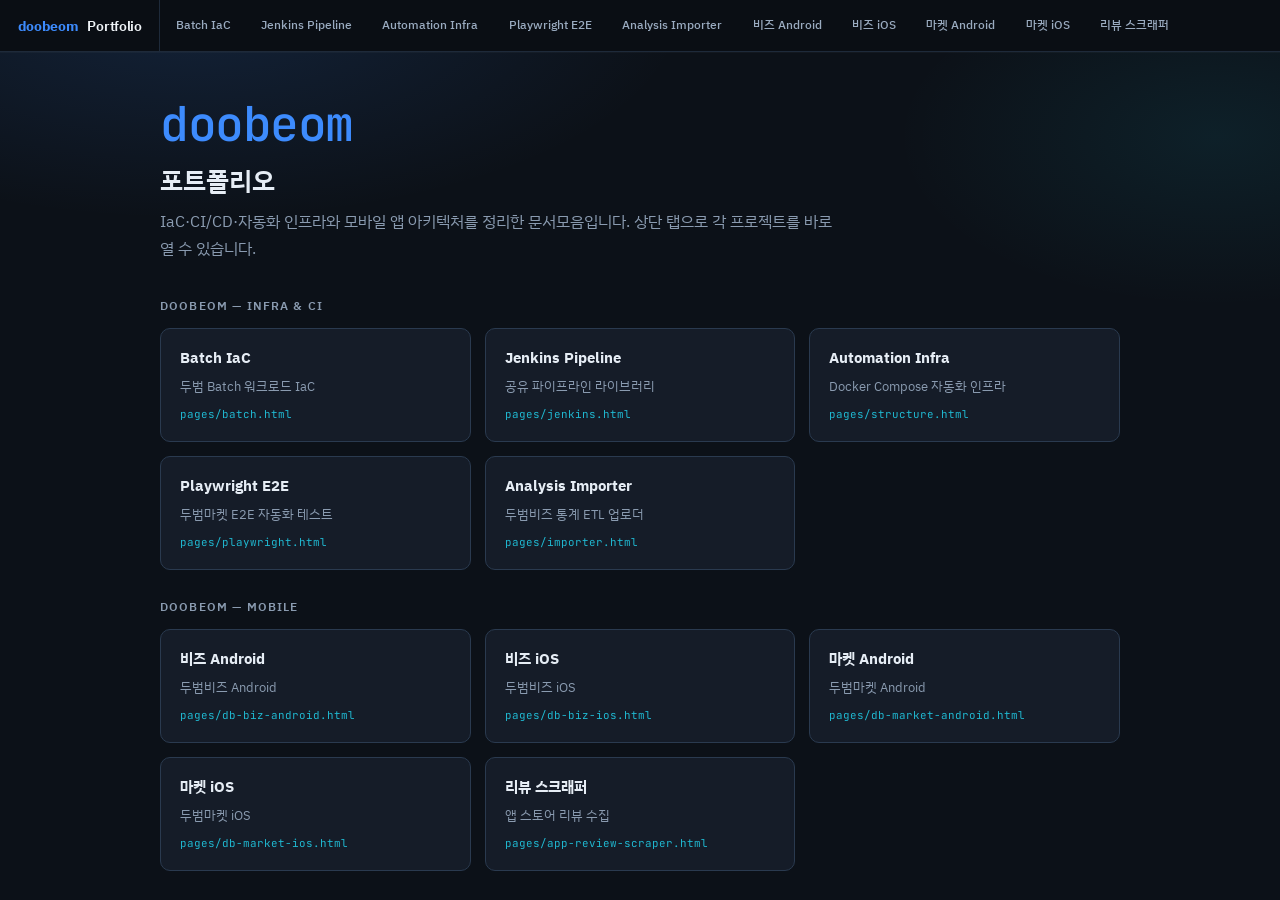
==== commit 5fa5e7f7: "[38;2;131;148;150m─────┬──────────────────────────────────────────────────────────────────────────" ====
--- a/index.html
+++ b/index.html
@@ -3,1001 +3,246 @@
 <head>
   <meta charset="UTF-8" />
   <meta name="viewport" content="width=device-width, initial-scale=1" />
-  <title>doobeom Automation Infra — Architecture Portfolio</title>
-  <meta name="description" content="Docker Compose 기반 업무 자동화·모니터링 인프라 구성도" />
+  <title>doobeom Portfolio</title>
+  <meta name="description" content="두범(doobeom) 포트폴리오 — IaC, CI/CD, 모바일 앱 아키텍처" />
   <link rel="preconnect" href="https://fonts.googleapis.com" />
   <link rel="preconnect" href="https://fonts.gstatic.com" crossorigin />
-  <link href="https://fonts.googleapis.com/css2?family=IBM+Plex+Mono:wght@400;500&family=Outfit:wght@400;500;600;700&display=swap" rel="stylesheet" />
+  <link href="https://fonts.googleapis.com/css2?family=IBM+Plex+Sans+KR:wght@400;500;600;700&family=JetBrains+Mono:wght@400;500&display=swap" rel="stylesheet" />
+  <link rel="stylesheet" href="assets/css/nav.css" />
   <style>
     :root {
-      --bg: #0c1210; --elev: #141c18; --soft: #1a2620; --line: #2a3d34;
-      --text: #e8f0eb; --muted: #8fa89a; --accent: #3ecf8e; --accent-dim: #1f6b4a;
-      --proxy: #3ecf8e; --auto: #5b9fd4; --browser: #e8b84a; --legal: #c4a5e7;
-      --obs: #e07a5f; --ui: #7dd3c0;
-      --mono: "IBM Plex Mono", monospace; --font: "Outfit", system-ui, sans-serif;
-    }
+      --bg: #0c1118;
+      --surface: #151c28;
+      --border: #2a3a4f;
+      --text: #e6edf5;
+      --muted: #8a9bb0;
+      --accent: #3d8bfd;
+      --accent-2: #22d3ee;
+    }
+
     * { box-sizing: border-box; margin: 0; padding: 0; }
-    html { scroll-behavior: smooth; }
-    body { font-family: var(--font); background: var(--bg); color: var(--text); line-height: 1.6; }
-    body::before {
-      content: ""; position: fixed; inset: 0; z-index: -1;
+
+    html, body {
+      height: 100%;
+      overflow: hidden;
+    }
+
+    body {
+      font-family: "IBM Plex Sans KR", system-ui, sans-serif;
+      background: var(--bg);
+      color: var(--text);
+    }
+
+    .shell {
+      display: flex;
+      flex-direction: column;
+      height: 100%;
+      padding-top: var(--pf-nav-h);
+    }
+
+    .pf-nav {
+      /* occupied by fixed nav; shell accounts for height */
+    }
+
+    .viewer {
+      flex: 1;
+      width: 100%;
+      border: 0;
+      background: var(--bg);
+      display: block;
+    }
+
+    /* Landing (no hash / home) */
+    .landing {
+      flex: 1;
+      overflow-y: auto;
+      padding: 2.5rem 1.5rem 4rem;
       background:
-        radial-gradient(ellipse 80% 50% at 10% -10%, rgba(62,207,142,.12), transparent 55%),
-        radial-gradient(ellipse 60% 40% at 100% 20%, rgba(91,159,212,.08), transparent 50%);
-    }
-    .wrap { max-width: 1120px; margin: 0 auto; padding: 0 1.5rem 5rem; }
-
-    .hero {
-      min-height: 92vh; display: flex; flex-direction: column; justify-content: center;
-      padding: 4rem 0 3rem; border-bottom: 1px solid var(--line);
-    }
-    .brand {
-      font-family: var(--mono); font-size: clamp(2.8rem, 8vw, 4.8rem);
-      font-weight: 500; letter-spacing: -0.04em; color: var(--accent); line-height: 1; margin-bottom: 1rem;
-    }
-    .hero h1 { font-size: clamp(1.3rem, 3vw, 1.8rem); font-weight: 600; margin-bottom: 0.85rem; }
-    .hero .lead { color: var(--muted); font-size: 1.05rem; max-width: 52ch; margin-bottom: 1.75rem; }
-    .hero-meta { display: flex; flex-wrap: wrap; gap: 0.6rem 1.5rem; font-family: var(--mono); font-size: 0.75rem; color: var(--muted); }
-    .hero-meta span { color: var(--text); }
-
-    section { padding: 3.25rem 0; border-bottom: 1px solid var(--line); }
-    section h2 { font-size: 1.4rem; font-weight: 600; margin-bottom: 0.45rem; letter-spacing: -0.02em; }
-    section .sub { color: var(--muted); margin-bottom: 1.25rem; max-width: 68ch; font-size: 0.95rem; }
-    h3 { font-size: 1.02rem; font-weight: 600; margin: 1.75rem 0 0.65rem; color: var(--accent); }
-
-    p { margin-bottom: 0.8rem; color: var(--muted); font-size: 0.95rem; }
-    p strong { color: var(--text); font-weight: 500; }
-    ul.plain { list-style: none; margin: 0.6rem 0 1rem; }
-    ul.plain li { position: relative; padding-left: 1rem; margin-bottom: 0.4rem; color: var(--muted); font-size: 0.93rem; }
-    ul.plain li::before { content: "›"; position: absolute; left: 0; color: var(--accent); }
-
-    code, .mono { font-family: var(--mono); font-size: 0.85em; }
-    code { background: var(--soft); padding: 0.1em 0.38em; border-radius: 3px; color: var(--accent); }
-
-    .diagram {
-      background: var(--elev); border: 1px solid var(--line); border-radius: 4px;
-      padding: 1.25rem; overflow-x: auto; margin: 1.25rem 0 1.5rem;
-    }
-    .diagram svg { display: block; width: 100%; min-width: 680px; height: auto; }
-    .diagram-caption {
-      font-family: var(--mono); font-size: 0.68rem; color: var(--muted);
-      margin-top: 0.65rem; letter-spacing: 0.04em;
-    }
-
-    .legend { display: flex; flex-wrap: wrap; gap: 0.65rem 1.1rem; font-size: 0.78rem; color: var(--muted); margin: 0.5rem 0 1rem; }
-    .legend i { display: inline-block; width: 9px; height: 9px; border-radius: 2px; margin-right: 0.35rem; vertical-align: middle; }
-
-    .split { display: grid; gap: 1.5rem; grid-template-columns: 1fr; }
-    @media (min-width: 900px) {
-      .split.side-by-side { grid-template-columns: 1fr 1fr; align-items: start; }
-    }
-
-    .table-wrap { overflow-x: auto; border: 1px solid var(--line); border-radius: 4px; margin: 1rem 0 1.25rem; }
-    table { width: 100%; border-collapse: collapse; font-size: 0.86rem; min-width: 640px; }
-    th, td { text-align: left; padding: 0.65rem 0.85rem; border-bottom: 1px solid var(--line); vertical-align: top; }
-    th { font-family: var(--mono); font-size: 0.7rem; letter-spacing: 0.04em; text-transform: uppercase; color: var(--muted); background: var(--soft); }
-    tr:last-child td { border-bottom: none; }
-    td.svc { font-weight: 500; color: var(--text); white-space: nowrap; }
-    .tag { display: inline-block; font-family: var(--mono); font-size: 0.62rem; padding: 0.12em 0.4em; border-radius: 2px; margin-right: 0.2rem; }
-    .tag-proxy { background: rgba(62,207,142,.18); color: var(--proxy); }
-    .tag-auto { background: rgba(91,159,212,.2); color: var(--auto); }
-    .tag-browser { background: rgba(232,184,74,.18); color: var(--browser); }
-    .tag-legal { background: rgba(196,165,231,.2); color: var(--legal); }
-    .tag-obs { background: rgba(224,122,95,.2); color: var(--obs); }
-    .tag-ui { background: rgba(125,211,192,.18); color: var(--ui); }
-
-    .domain-row {
-      display: grid; grid-template-columns: minmax(150px, 200px) 1fr; gap: 0.75rem;
-      padding: 0.8rem 1rem; background: var(--elev); border-left: 3px solid var(--accent);
-      border-radius: 0 4px 4px 0; margin-bottom: 0.6rem;
-    }
-    .domain-row .host { font-family: var(--mono); font-size: 0.8rem; color: var(--accent); word-break: break-all; }
-    .domain-row .desc { font-size: 0.87rem; color: var(--muted); }
-
-    .flow-block {
-      background: var(--elev); border: 1px solid var(--line); border-radius: 4px;
-      padding: 1.1rem 1.2rem; margin-bottom: 1rem;
-    }
-    .flow-block h4 { font-size: 0.95rem; margin-bottom: 0.75rem; color: var(--text); }
-    .flow-block .diagram { margin: 0 0 0.85rem; padding: 0.85rem; }
-    .flow-block .diagram svg { min-width: 320px; }
-    .flow-block ol { margin: 0; padding-left: 1.15rem; color: var(--muted); font-size: 0.88rem; }
-    .flow-block li { margin-bottom: 0.35rem; }
-
-    footer { padding: 2.5rem 0 1rem; font-family: var(--mono); font-size: 0.72rem; color: var(--muted); }
-    .reveal { opacity: 0; transform: translateY(14px); transition: .55s ease; }
-    .reveal.on { opacity: 1; transform: none; }
-
-    /* —— Layout + TOC —— */
-    .layout {
-      display: grid;
-      grid-template-columns: 1fr;
-      gap: 0;
-      max-width: 1280px;
+        radial-gradient(ellipse 70% 45% at 15% -5%, rgba(61, 139, 253, 0.14), transparent 55%),
+        radial-gradient(ellipse 50% 40% at 95% 10%, rgba(34, 211, 238, 0.08), transparent 50%),
+        var(--bg);
+    }
+
+    .landing.hidden { display: none; }
+    .viewer.hidden { display: none; }
+
+    .landing-inner {
+      max-width: 960px;
       margin: 0 auto;
-      padding: 0 1rem 5rem;
-    }
-    @media (min-width: 960px) {
-      .layout { grid-template-columns: 200px minmax(0, 1fr); gap: 2rem; padding: 0 1.5rem 5rem; }
-      .wrap { max-width: none; margin: 0; padding: 0; }
-    }
-
-    .toc {
-      display: none;
-    }
-    @media (min-width: 960px) {
-      .toc {
-        display: block;
-        position: sticky;
-        top: 1.5rem;
-        align-self: start;
-        max-height: calc(100vh - 3rem);
-        overflow-y: auto;
-        padding: 1rem 0;
-        border-right: 1px solid var(--line);
-        padding-right: 1rem;
-      }
-    }
-    .toc .toc-label {
-      font-family: var(--mono);
-      font-size: 0.65rem;
+    }
+
+    .landing-brand {
+      font-family: "JetBrains Mono", ui-monospace, monospace;
+      font-size: clamp(2rem, 5vw, 3rem);
+      font-weight: 500;
+      color: var(--accent);
+      letter-spacing: -0.03em;
+      margin-bottom: 0.5rem;
+    }
+
+    .landing h1 {
+      font-size: clamp(1.25rem, 2.5vw, 1.65rem);
+      font-weight: 600;
+      margin-bottom: 0.65rem;
+    }
+
+    .landing .lead {
+      color: var(--muted);
+      font-size: 1rem;
+      max-width: 42rem;
+      line-height: 1.65;
+      margin-bottom: 2.25rem;
+    }
+
+    .group-label {
+      font-size: 0.72rem;
+      font-weight: 600;
       letter-spacing: 0.1em;
       text-transform: uppercase;
       color: var(--muted);
-      margin-bottom: 0.85rem;
-    }
-    .toc nav a {
-      display: block;
+      margin: 1.75rem 0 0.85rem;
+    }
+
+    .cards {
+      display: grid;
+      grid-template-columns: repeat(auto-fill, minmax(240px, 1fr));
+      gap: 0.85rem;
+    }
+
+    .card {
+      display: block;
+      text-decoration: none;
+      color: inherit;
+      background: var(--surface);
+      border: 1px solid var(--border);
+      border-radius: 10px;
+      padding: 1.15rem 1.2rem;
+      transition: border-color 0.15s, transform 0.15s, background 0.15s;
+    }
+
+    .card:hover {
+      border-color: var(--accent);
+      background: #1a2433;
+      transform: translateY(-2px);
+    }
+
+    .card strong {
+      display: block;
+      font-size: 0.95rem;
+      margin-bottom: 0.35rem;
+    }
+
+    .card span {
       font-size: 0.8rem;
       color: var(--muted);
-      text-decoration: none;
-      padding: 0.35rem 0.5rem;
-      border-left: 2px solid transparent;
-      margin-bottom: 0.15rem;
-      border-radius: 0 3px 3px 0;
-      transition: color .2s, border-color .2s, background .2s;
-    }
-    .toc nav a:hover { color: var(--text); background: var(--elev); }
-    .toc nav a.active {
-      color: var(--accent);
-      border-left-color: var(--accent);
-      background: rgba(62, 207, 142, 0.08);
-    }
-    .toc nav a .num {
-      font-family: var(--mono);
+      line-height: 1.45;
+    }
+
+    .card .file {
+      display: block;
+      margin-top: 0.7rem;
+      font-family: "JetBrains Mono", ui-monospace, monospace;
       font-size: 0.68rem;
-      margin-right: 0.35rem;
-      opacity: 0.7;
-    }
-
-    /* —— Image cards —— */
-    .img-card {
-      background: var(--elev);
-      border: 1px solid var(--line);
-      border-radius: 4px;
-      padding: 1.15rem 1.25rem;
-      margin-bottom: 1rem;
-      border-left: 3px solid var(--c, var(--accent));
-    }
-    .img-card h4 {
-      font-size: 1rem;
-      color: var(--text);
-      margin-bottom: 0.35rem;
-      display: flex;
-      flex-wrap: wrap;
-      align-items: baseline;
-      gap: 0.5rem;
-    }
-    .img-card .img-ref {
-      font-family: var(--mono);
-      font-size: 0.72rem;
-      color: var(--accent);
-      font-weight: 400;
-    }
-    .img-card .img-meta {
-      font-family: var(--mono);
-      font-size: 0.72rem;
-      color: var(--muted);
-      margin-bottom: 0.65rem;
-    }
-    .img-card p { margin-bottom: 0.5rem; font-size: 0.9rem; }
-    .img-card ul.plain { margin-bottom: 0.25rem; }
-    .img-card ul.plain li { font-size: 0.86rem; }
-
-    .toc-mobile {
-      display: block;
-      margin-bottom: 1.5rem;
-      padding: 0.85rem 1rem;
-      background: var(--elev);
-      border: 1px solid var(--line);
-      border-radius: 4px;
-    }
-    @media (min-width: 960px) { .toc-mobile { display: none; } }
-    .toc-mobile summary {
-      font-family: var(--mono);
-      font-size: 0.75rem;
-      letter-spacing: 0.06em;
-      text-transform: uppercase;
-      color: var(--accent);
-      cursor: pointer;
-    }
-    .toc-mobile nav { margin-top: 0.75rem; }
-    .toc-mobile a {
-      display: block;
-      font-size: 0.85rem;
-      color: var(--muted);
-      text-decoration: none;
-      padding: 0.3rem 0;
-    }
-    .toc-mobile a:hover { color: var(--accent); }
+      color: var(--accent-2);
+      opacity: 0.85;
+    }
   </style>
 </head>
 <body>
-  <div class="layout">
-    <aside class="toc" aria-label="목차">
-      <p class="toc-label">Contents</p>
-      <nav>
-        <a href="#overview"><span class="num">01</span>개요</a>
-        <a href="#topology"><span class="num">02</span>시스템 구성도</a>
-        <a href="#domains"><span class="num">03</span>도메인 · 진입점</a>
-        <a href="#services"><span class="num">04</span>서비스 카탈로그</a>
-        <a href="#images"><span class="num">05</span>Docker 이미지</a>
-        <a href="#flows"><span class="num">06</span>실행 흐름</a>
-        <a href="#network"><span class="num">07</span>네트워크 · 볼륨</a>
-        <a href="#ops"><span class="num">08</span>운영 · 보안</a>
-        <a href="#stack"><span class="num">09</span>기술 스택</a>
-      </nav>
-    </aside>
-
-    <div class="wrap">
-    <details class="toc-mobile">
-      <summary>목차</summary>
-      <nav>
-        <a href="#overview">01 · 개요</a>
-        <a href="#topology">02 · 시스템 구성도</a>
-        <a href="#domains">03 · 도메인 · 진입점</a>
-        <a href="#services">04 · 서비스 카탈로그</a>
-        <a href="#images">05 · Docker 이미지</a>
-        <a href="#flows">06 · 실행 흐름</a>
-        <a href="#network">07 · 네트워크 · 볼륨</a>
-        <a href="#ops">08 · 운영 · 보안</a>
-        <a href="#stack">09 · 기술 스택</a>
-      </nav>
-    </details>
-
-    <header class="hero reveal" id="top">
-      <p class="brand">doobeom</p>
-      <h1>업무 자동화 인프라</h1>
-      <p class="lead">
-        Docker Compose 단일 스택으로 프록시·워크플로 오케스트레이션·브라우저 자동화·FastAPI·관측성을
-        <code>internal_net</code> 하나에 묶은 Dev 환경입니다. 포트폴리오용 문서이며 회사명·도메인은 가명(<strong>doobeom</strong>) 처리했습니다.
-      </p>
-      <div class="hero-meta">
-        <div>Stack <span>Docker Compose · Bridge</span></div>
-        <div>Scope <span>dev.doobeom.io</span></div>
-        <div>Services <span>11 containers</span></div>
-        <div>Source <span>docker-compose.yml</span></div>
+  <div class="shell">
+    <nav class="pf-nav" aria-label="포트폴리오 탭" id="top-nav">
+      <a class="pf-nav__brand" href="#home"><span>doobeom</span> Portfolio</a>
+      <div class="pf-nav__tabs" role="tablist" id="tab-list"></div>
+    </nav>
+
+    <main class="landing" id="landing">
+      <div class="landing-inner">
+        <div class="landing-brand">doobeom</div>
+        <h1>포트폴리오</h1>
+        <p class="lead">
+          IaC·CI/CD·자동화 인프라와 모바일 앱 아키텍처를 정리한 문서모음입니다.
+          상단 탭으로 각 프로젝트를 바로 열 수 있습니다.
+        </p>
+
+        <div class="group-label">doobeom — Infra &amp; CI</div>
+        <div class="cards" id="cards-doobeom"></div>
+
+        <div class="group-label">doobeom — Mobile</div>
+        <div class="cards" id="cards-mobile"></div>
       </div>
-    </header>
-
-    <!-- 1 Overview -->
-    <section class="reveal" id="overview">
-      <h2>1. 개요</h2>
-      <p class="sub">단일 호스트에서 운영되는 자동화 플랫폼의 역할 분리와 계층 구조입니다.</p>
-
-      <div class="diagram">
-        <svg viewBox="0 0 900 210" xmlns="http://www.w3.org/2000/svg">
-          <defs><marker id="a" markerWidth="7" markerHeight="7" refX="5" refY="3" orient="auto"><path d="M0,0 L6,3 L0,6 Z" fill="#8fa89a"/></marker></defs>
-          <rect x="20" y="18" width="860" height="34" rx="3" fill="#14241c" stroke="#3ecf8e" stroke-width="1.5"/>
-          <text x="450" y="40" text-anchor="middle" fill="#3ecf8e" font-size="13" font-weight="600">Edge — nginx (Nginx Proxy Manager)</text>
-          <line x1="450" y1="52" x2="450" y2="66" stroke="#8fa89a" marker-end="url(#a)"/>
-          <rect x="20" y="70" width="860" height="34" rx="3" fill="#141c24" stroke="#5b9fd4"/>
-          <text x="450" y="92" text-anchor="middle" fill="#5b9fd4" font-size="12">Automation Core — n8n · n8n-runners · playwright-worker · automation-api</text>
-          <line x1="450" y1="104" x2="450" y2="118" stroke="#8fa89a" marker-end="url(#a)"/>
-          <rect x="20" y="122" width="420" height="34" rx="3" fill="#1a1624" stroke="#c4a5e7"/>
-          <text x="230" y="144" text-anchor="middle" fill="#c4a5e7" font-size="12">Adjacent — legal n8n (격리 인스턴스)</text>
-          <rect x="460" y="122" width="420" height="34" rx="3" fill="#14201c" stroke="#7dd3c0"/>
-          <text x="670" y="144" text-anchor="middle" fill="#7dd3c0" font-size="12">Adjacent — appsmith (내부 UI)</text>
-          <line x1="230" y1="156" x2="230" y2="170" stroke="#e07a5f" marker-end="url(#a)"/>
-          <line x1="670" y1="156" x2="670" y2="170" stroke="#e07a5f" marker-end="url(#a)"/>
-          <text x="450" y="195" text-anchor="middle" fill="#e07a5f" font-family="IBM Plex Mono,monospace" font-size="10">Observability — cadvisor → prometheus → grafana</text>
-        </svg>
-        <p class="diagram-caption">FIG 1-1 · 5계층 역할 분리</p>
-      </div>
-
-      <p>
-        본 인프라는 사내/업무용 자동화를 위한 <strong>단일 호스트 Docker Compose</strong> 구성입니다.
-        모든 서비스는 <code>internal_net</code> (bridge)에 연결되어 컨테이너 이름(DNS)으로 상호 호출하며,
-        외부 노출은 Nginx Proxy Manager(NPM)와 호스트 포트 매핑을 통해 이뤄집니다.
-      </p>
-      <ul class="plain">
-        <li><strong>Edge</strong> — Nginx Proxy Manager: TLS 종료, 리버스 프록시, Proxy Host 관리 UI</li>
-        <li><strong>Automation Core</strong> — n8n 워크플로 엔진 + external task runners + Playwright worker + FastAPI</li>
-        <li><strong>Domain APIs</strong> — automation-api (GHCR 이미지, PG 정산·Google Spread/SheetTab)</li>
-        <li><strong>Adjacent</strong> — legal 전용 n8n, Appsmith EE (데이터·역할 격리)</li>
-        <li><strong>Observability</strong> — cAdvisor → Prometheus → Grafana 파이프라인</li>
-      </ul>
-    </section>
-
-    <!-- 2 Topology -->
-    <section class="reveal" id="topology">
-      <h2>2. 시스템 구성도</h2>
-      <p class="sub">Internet에서 NPM을 거쳐 internal_net 상의 서비스로 트래픽이 분기됩니다. 점선은 브로커·내부 API·메트릭 스크레이프 경로입니다.</p>
-
-      <div class="diagram">
-        <svg viewBox="0 0 980 580" xmlns="http://www.w3.org/2000/svg">
-          <defs>
-            <marker id="ar" markerWidth="8" markerHeight="8" refX="6" refY="3" orient="auto"><path d="M0,0 L6,3 L0,6 Z" fill="#8fa89a"/></marker>
-            <marker id="ac" markerWidth="8" markerHeight="8" refX="6" refY="3" orient="auto"><path d="M0,0 L6,3 L0,6 Z" fill="#3ecf8e"/></marker>
-          </defs>
-          <rect x="390" y="10" width="200" height="40" rx="4" fill="#1a2620" stroke="#3ecf8e" stroke-width="1.5"/>
-          <text x="490" y="36" text-anchor="middle" fill="#e8f0eb" font-family="IBM Plex Mono,monospace" font-size="12">Internet / Clients</text>
-          <line x1="490" y1="50" x2="490" y2="72" stroke="#3ecf8e" stroke-width="1.5" marker-end="url(#ac)"/>
-          <rect x="300" y="76" width="380" height="58" rx="4" fill="#14241c" stroke="#3ecf8e" stroke-width="1.5"/>
-          <text x="490" y="100" text-anchor="middle" fill="#3ecf8e" font-size="14" font-weight="600">nginx (NPM)</text>
-          <text x="490" y="120" text-anchor="middle" fill="#8fa89a" font-family="IBM Plex Mono,monospace" font-size="10">:80 · :443 · admin :8000→81</text>
-          <rect x="120" y="155" width="740" height="26" rx="3" fill="#121814" stroke="#2a3d34"/>
-          <text x="490" y="172" text-anchor="middle" fill="#8fa89a" font-family="IBM Plex Mono,monospace" font-size="11">internal_net (bridge) — Compose DNS</text>
-          <rect x="30" y="200" width="130" height="52" rx="3" fill="#14201c" stroke="#7dd3c0"/>
-          <text x="95" y="222" text-anchor="middle" fill="#7dd3c0" font-size="12" font-weight="600">appsmith</text>
-          <text x="95" y="240" text-anchor="middle" fill="#8fa89a" font-family="IBM Plex Mono,monospace" font-size="9">:8888→80</text>
-          <rect x="180" y="200" width="150" height="52" rx="3" fill="#141c24" stroke="#5b9fd4"/>
-          <text x="255" y="222" text-anchor="middle" fill="#5b9fd4" font-size="12" font-weight="600">n8n</text>
-          <text x="255" y="240" text-anchor="middle" fill="#8fa89a" font-family="IBM Plex Mono,monospace" font-size="9">:5678 · broker :5679</text>
-          <rect x="350" y="200" width="150" height="52" rx="3" fill="#101820" stroke="#5b9fd4" stroke-dasharray="4 3"/>
-          <text x="425" y="222" text-anchor="middle" fill="#5b9fd4" font-size="12" font-weight="600">n8n-runners</text>
-          <text x="425" y="240" text-anchor="middle" fill="#8fa89a" font-family="IBM Plex Mono,monospace" font-size="9">JS / Python</text>
-          <rect x="520" y="200" width="150" height="52" rx="3" fill="#1c1a12" stroke="#e8b84a"/>
-          <text x="595" y="222" text-anchor="middle" fill="#e8b84a" font-size="12" font-weight="600">playwright-worker</text>
-          <text x="595" y="240" text-anchor="middle" fill="#8fa89a" font-family="IBM Plex Mono,monospace" font-size="9">:3101</text>
-          <rect x="690" y="200" width="120" height="52" rx="3" fill="#141c24" stroke="#5b9fd4"/>
-          <text x="750" y="222" text-anchor="middle" fill="#5b9fd4" font-size="12" font-weight="600">automation-api</text>
-          <text x="750" y="240" text-anchor="middle" fill="#8fa89a" font-family="IBM Plex Mono,monospace" font-size="9">:8001→8000</text>
-          <rect x="830" y="200" width="120" height="52" rx="3" fill="#1a1624" stroke="#c4a5e7"/>
-          <text x="890" y="222" text-anchor="middle" fill="#c4a5e7" font-size="12" font-weight="600">legal</text>
-          <text x="890" y="240" text-anchor="middle" fill="#8fa89a" font-family="IBM Plex Mono,monospace" font-size="9">:6678</text>
-          <path d="M490 134 L95 200 M490 134 L255 200 M490 134 L425 200 M490 134 L595 200 M490 134 L750 200 M490 134 L890 200" stroke="#2a3d34" fill="none"/>
-          <path d="M255 252 L425 200" stroke="#5b9fd4" stroke-dasharray="4 3" fill="none" marker-end="url(#ar)"/>
-          <path d="M330 226 L520 226" stroke="#e8b84a" stroke-dasharray="4 3" fill="none" marker-end="url(#ar)"/>
-          <rect x="180" y="280" width="490" height="32" rx="3" fill="#121814" stroke="#2a3d34"/>
-          <text x="425" y="300" text-anchor="middle" fill="#8fa89a" font-family="IBM Plex Mono,monospace" font-size="10">shared volume: /data/shared-downloads ↔ n8n · runners · playwright-worker</text>
-          <text x="40" y="340" fill="#e07a5f" font-family="IBM Plex Mono,monospace" font-size="10" letter-spacing="0.08em">OBSERVABILITY</text>
-          <rect x="40" y="352" width="150" height="48" rx="3" fill="#241816" stroke="#e07a5f"/>
-          <text x="115" y="374" text-anchor="middle" fill="#e07a5f" font-size="12" font-weight="600">cadvisor</text>
-          <text x="115" y="390" text-anchor="middle" fill="#8fa89a" font-family="IBM Plex Mono,monospace" font-size="9">:8080</text>
-          <line x1="190" y1="376" x2="230" y2="376" stroke="#e07a5f" marker-end="url(#ar)"/>
-          <rect x="232" y="352" width="150" height="48" rx="3" fill="#241816" stroke="#e07a5f"/>
-          <text x="307" y="374" text-anchor="middle" fill="#e07a5f" font-size="12" font-weight="600">prometheus</text>
-          <text x="307" y="390" text-anchor="middle" fill="#8fa89a" font-family="IBM Plex Mono,monospace" font-size="9">:9090 · scrape 5s</text>
-          <line x1="382" y1="376" x2="422" y2="376" stroke="#e07a5f" marker-end="url(#ar)"/>
-          <rect x="424" y="352" width="150" height="48" rx="3" fill="#241816" stroke="#e07a5f"/>
-          <text x="499" y="374" text-anchor="middle" fill="#e07a5f" font-size="12" font-weight="600">grafana</text>
-          <text x="499" y="390" text-anchor="middle" fill="#8fa89a" font-family="IBM Plex Mono,monospace" font-size="9">:3000</text>
-        </svg>
-        <p class="diagram-caption">FIG 2-1 · 전체 토폴로지 (11 services)</p>
-      </div>
-
-      <div class="legend">
-        <span><i style="background:var(--proxy)"></i>Edge</span>
-        <span><i style="background:var(--auto)"></i>Automation</span>
-        <span><i style="background:var(--browser)"></i>Browser</span>
-        <span><i style="background:var(--legal)"></i>Legal</span>
-        <span><i style="background:var(--ui)"></i>Appsmith</span>
-        <span><i style="background:var(--obs)"></i>Observability</span>
-      </div>
-
-      <p>
-        컨테이너 간 호출 시에는 <strong>호스트 포트가 아닌 컨테이너 포트</strong>를 사용합니다.
-        예: n8n → <code>http://automation-api:8000</code>, n8n → <code>http://playwright-worker:3101</code>.
-        호스트에 매핑된 <code>8001</code>, <code>5678</code> 등은 외부 접속·디버그용입니다.
-      </p>
-    </section>
-
-    <!-- 3 Domains -->
-    <section class="reveal" id="domains">
-      <h2>3. 도메인 · 진입점</h2>
-      <p class="sub">compose에 명시된 호스트명과 NPM Proxy Host 설정. TLS는 Edge에서 종료합니다.</p>
-
-      <div class="diagram">
-        <svg viewBox="0 0 900 200" xmlns="http://www.w3.org/2000/svg">
-          <rect x="20" y="20" width="180" height="48" rx="3" fill="#14241c" stroke="#3ecf8e" stroke-width="1.5"/>
-          <text x="110" y="42" text-anchor="middle" fill="#3ecf8e" font-family="IBM Plex Mono,monospace" font-size="11">*.dev.doobeom.io</text>
-          <text x="110" y="58" text-anchor="middle" fill="#8fa89a" font-family="IBM Plex Mono,monospace" font-size="9">NPM :443</text>
-          <line x1="200" y1="44" x2="250" y2="44" stroke="#8fa89a" marker-end="url(#ar)"/>
-          <rect x="252" y="20" width="155" height="48" rx="3" fill="#141c24" stroke="#5b9fd4"/>
-          <text x="329" y="42" text-anchor="middle" fill="#5b9fd4" font-family="IBM Plex Mono,monospace" font-size="10">n8n.dev.doobeom.io</text>
-          <text x="329" y="58" text-anchor="middle" fill="#8fa89a" font-family="IBM Plex Mono,monospace" font-size="9">→ n8n:5678</text>
-          <rect x="420" y="20" width="155" height="48" rx="3" fill="#1a1624" stroke="#c4a5e7"/>
-          <text x="497" y="42" text-anchor="middle" fill="#c4a5e7" font-family="IBM Plex Mono,monospace" font-size="10">legal.dev.doobeom.io</text>
-          <text x="497" y="58" text-anchor="middle" fill="#8fa89a" font-family="IBM Plex Mono,monospace" font-size="9">→ legal:6678</text>
-          <rect x="588" y="20" width="292" height="48" rx="3" fill="#141c24" stroke="#5b9fd4"/>
-          <text x="734" y="42" text-anchor="middle" fill="#5b9fd4" font-family="IBM Plex Mono,monospace" font-size="10">api.dev.doobeom.io (확장 계획)</text>
-          <text x="734" y="58" text-anchor="middle" fill="#8fa89a" font-family="IBM Plex Mono,monospace" font-size="9">/pg · /google → automation-api:8000</text>
-          <rect x="20" y="95" width="860" height="85" rx="3" fill="#121814" stroke="#2a3d34"/>
-          <text x="450" y="120" text-anchor="middle" fill="#8fa89a" font-family="IBM Plex Mono,monospace" font-size="10">NPM 관리 UI — 호스트 :8000 → 컨테이너 :81</text>
-          <text x="450" y="145" text-anchor="middle" fill="#3ecf8e" font-family="IBM Plex Mono,monospace" font-size="11">내부 DNS: automation-api:8000 · n8n:5678 · cadvisor:8080</text>
-          <text x="450" y="168" text-anchor="middle" fill="#8fa89a" font-family="IBM Plex Mono,monospace" font-size="9">Proxy Host별 SSL 인증서 — ./data/nginx/letsencrypt</text>
-        </svg>
-        <p class="diagram-caption">FIG 3-1 · 도메인 라우팅 개요</p>
-      </div>
-
-      <div class="domain-row">
-        <div class="host">n8n.dev.doobeom.io</div>
-        <div class="desc"><strong>n8n</strong> 메인 워크플로·웹훅. <code>N8N_PROTOCOL=https</code>, <code>WEBHOOK_URL</code> 설정. 호스트 포트 <code>5678</code>. External runners broker <code>:5679</code>.</div>
-      </div>
-      <div class="domain-row">
-        <div class="host">legal.dev.doobeom.io</div>
-        <div class="desc"><strong>legal</strong> 전용 n8n. 볼륨 <code>/data/legal</code>로 메인과 데이터 격리. 포트 <code>6678</code>.</div>
-      </div>
-      <div class="domain-row">
-        <div class="host">api.dev.doobeom.io</div>
-        <div class="desc">단일 API 엔트리(계획). NPM Custom Location으로 <code>/pg/*</code>, <code>/google/*</code> → <code>automation-api:8000</code>. Kong 없이 NPM만으로 역할 분리.</div>
-      </div>
-    </section>
-
-    <!-- 4 Services -->
-    <section class="reveal" id="services">
-      <h2>4. 서비스 카탈로그</h2>
-      <p class="sub">docker-compose.yml에 정의된 11개 서비스 — 이미지/빌드, 포트, 볼륨, 의존 관계.</p>
-
-      <div class="diagram">
-        <svg viewBox="0 0 900 120" xmlns="http://www.w3.org/2000/svg">
-          <rect x="10" y="35" width="72" height="36" rx="2" fill="#14241c" stroke="#3ecf8e"/><text x="46" y="57" text-anchor="middle" fill="#3ecf8e" font-size="9">nginx</text>
-          <rect x="92" y="35" width="72" height="36" rx="2" fill="#14201c" stroke="#7dd3c0"/><text x="128" y="57" text-anchor="middle" fill="#7dd3c0" font-size="9">appsmith</text>
-          <rect x="174" y="35" width="72" height="36" rx="2" fill="#141c24" stroke="#5b9fd4"/><text x="210" y="57" text-anchor="middle" fill="#5b9fd4" font-size="9">n8n</text>
-          <rect x="256" y="35" width="72" height="36" rx="2" fill="#101820" stroke="#5b9fd4" stroke-dasharray="3 3"/><text x="292" y="57" text-anchor="middle" fill="#5b9fd4" font-size="8">runners</text>
-          <rect x="338" y="35" width="72" height="36" rx="2" fill="#1c1a12" stroke="#e8b84a"/><text x="374" y="57" text-anchor="middle" fill="#e8b84a" font-size="8">playwright</text>
-          <rect x="420" y="35" width="72" height="36" rx="2" fill="#141c24" stroke="#5b9fd4"/><text x="456" y="57" text-anchor="middle" fill="#5b9fd4" font-size="8">api</text>
-          <rect x="502" y="35" width="72" height="36" rx="2" fill="#1a1624" stroke="#c4a5e7"/><text x="538" y="57" text-anchor="middle" fill="#c4a5e7" font-size="9">legal</text>
-          <rect x="584" y="35" width="72" height="36" rx="2" fill="#241816" stroke="#e07a5f"/><text x="620" y="57" text-anchor="middle" fill="#e07a5f" font-size="8">cadvisor</text>
-          <rect x="666" y="35" width="72" height="36" rx="2" fill="#241816" stroke="#e07a5f"/><text x="702" y="57" text-anchor="middle" fill="#e07a5f" font-size="8">prom</text>
-          <rect x="748" y="35" width="72" height="36" rx="2" fill="#241816" stroke="#e07a5f"/><text x="784" y="57" text-anchor="middle" fill="#e07a5f" font-size="8">grafana</text>
-          <text x="450" y="22" text-anchor="middle" fill="#8fa89a" font-family="IBM Plex Mono,monospace" font-size="9">11 containers on internal_net</text>
-          <text x="450" y="95" text-anchor="middle" fill="#8fa89a" font-family="IBM Plex Mono,monospace" font-size="9">custom build ×3: images/n8n · runners · playwright-worker</text>
-        </svg>
-        <p class="diagram-caption">FIG 4-1 · 서비스 맵 (한눈에 보기)</p>
-      </div>
-
-      <div class="table-wrap">
-        <table>
-          <thead>
-            <tr><th>Service</th><th>Role</th><th>Image / Build</th><th>Ports</th><th>Volumes / Notes</th></tr>
-          </thead>
-          <tbody>
-            <tr>
-              <td class="svc"><span class="tag tag-proxy">edge</span> nginx</td>
-              <td>리버스 프록시 · TLS · Proxy Manager UI</td>
-              <td><code>jc21/nginx-proxy-manager:latest</code></td>
-              <td><code>80:80</code> <code>443:443</code> <code>8000:81</code></td>
-              <td><code>./data/nginx/data</code> <code>./data/nginx/letsencrypt</code> · TZ=Asia/Seoul</td>
-            </tr>
-            <tr>
-              <td class="svc"><span class="tag tag-ui">ui</span> appsmith</td>
-              <td>내부 툴링 / 어드민 UI (EE)</td>
-              <td><code>appsmith/appsmith-ee:v1.99</code></td>
-              <td><code>8888:80</code></td>
-              <td><code>/data/appsmith → /appsmith-stacks</code></td>
-            </tr>
-            <tr>
-              <td class="svc"><span class="tag tag-auto">core</span> n8n</td>
-              <td>워크플로 · 웹훅 · Code node · External runners broker</td>
-              <td>Build <code>./images/n8n</code> (n8n + playwright-core, axios)</td>
-              <td><code>5678:5678</code> broker <code>5679</code></td>
-              <td><code>/data/n8n</code> <code>/data/shared-downloads</code> · shm 2gb · trust proxy · native python runner</td>
-            </tr>
-            <tr>
-              <td class="svc"><span class="tag tag-auto">core</span> n8n-runners</td>
-              <td>Task Runner (JS/Python) 분리 실행</td>
-              <td>Build <code>./images/runners</code> (moment, uuid, playwright, numpy, pandas, httpx)</td>
-              <td>—</td>
-              <td><code>depends_on: n8n</code> · <code>N8N_RUNNERS_TASK_BROKER_URI=http://n8n:5679</code> · shm 2gb</td>
-            </tr>
-            <tr>
-              <td class="svc"><span class="tag tag-browser">browser</span> playwright-worker</td>
-              <td>브라우저 자동화 워커 (스크립트 실행 API)</td>
-              <td>Build <code>./images/playwright-worker</code> (Playwright v1.59.1)</td>
-              <td><code>3101:3101</code></td>
-              <td>scripts · /tmp · shared-downloads · <code>N8N_BASE_URL=http://n8n:5678</code></td>
-            </tr>
-            <tr>
-              <td class="svc"><span class="tag tag-legal">legal</span> legal</td>
-              <td>분리 워크플로용 n8n (민감 업무)</td>
-              <td><code>docker.n8n.io/n8nio/n8n:latest</code></td>
-              <td><code>6678:6678</code></td>
-              <td><code>/data/legal</code> 격리 스토리지</td>
-            </tr>
-            <tr>
-              <td class="svc"><span class="tag tag-auto">api</span> automation-api</td>
-              <td>FastAPI — PG 정산, Google Spread/SheetTab</td>
-              <td><code>ghcr.io/doobeom-platform/automation-api:latest</code></td>
-              <td><code>8001:8000</code></td>
-              <td>amd64/arm64 · internal <code>automation-api:8000</code> · SA JSON 마운트</td>
-            </tr>
-            <tr>
-              <td class="svc"><span class="tag tag-obs">obs</span> cadvisor</td>
-              <td>컨테이너/호스트 메트릭 exporter</td>
-              <td><code>gcr.io/cadvisor/cadvisor:latest</code></td>
-              <td><code>8080:8080</code></td>
-              <td>rootfs, docker sock, sys 등 read-only</td>
-            </tr>
-            <tr>
-              <td class="svc"><span class="tag tag-obs">obs</span> prometheus</td>
-              <td>메트릭 수집·저장</td>
-              <td><code>prom/prometheus:latest</code></td>
-              <td><code>9090:9090</code></td>
-              <td><code>./prometheus.yml</code> — <code>cadvisor:8080</code> scrape 5s</td>
-            </tr>
-            <tr>
-              <td class="svc"><span class="tag tag-obs">obs</span> grafana</td>
-              <td>대시보드·시각화</td>
-              <td><code>grafana/grafana:latest</code></td>
-              <td><code>3000:3000</code></td>
-              <td>named volume <code>grafana-storage</code></td>
-            </tr>
-          </tbody>
-        </table>
-      </div>
-    </section>
-
-    <!-- 5 Docker images -->
-    <section class="reveal" id="images">
-      <h2>5. Docker 이미지</h2>
-      <p class="sub">
-        각 서비스가 사용하는 이미지의 출처, 커스텀 여부, 역할과 선택 이유를 정리합니다.
-        커스텀 3종(<code>n8n</code>, <code>runners</code>, <code>playwright-worker</code>)과 GHCR 배포 API를 중점적으로 다룹니다.
-      </p>
-
-      <div class="diagram">
-        <svg viewBox="0 0 900 160" xmlns="http://www.w3.org/2000/svg">
-          <text x="20" y="24" fill="#8fa89a" font-family="IBM Plex Mono,monospace" font-size="10">IMAGE SOURCES</text>
-          <rect x="20" y="40" width="200" height="90" rx="3" fill="#14241c" stroke="#3ecf8e"/>
-          <text x="120" y="68" text-anchor="middle" fill="#3ecf8e" font-size="12" font-weight="600">Official / Registry</text>
-          <text x="120" y="92" text-anchor="middle" fill="#8fa89a" font-family="IBM Plex Mono,monospace" font-size="9">NPM · Appsmith · legal</text>
-          <text x="120" y="110" text-anchor="middle" fill="#8fa89a" font-family="IBM Plex Mono,monospace" font-size="9">cAdvisor · Prom · Grafana</text>
-          <rect x="250" y="40" width="200" height="90" rx="3" fill="#141c24" stroke="#5b9fd4"/>
-          <text x="350" y="68" text-anchor="middle" fill="#5b9fd4" font-size="12" font-weight="600">Custom Dockerfile</text>
-          <text x="350" y="92" text-anchor="middle" fill="#8fa89a" font-family="IBM Plex Mono,monospace" font-size="9">images/n8n</text>
-          <text x="350" y="110" text-anchor="middle" fill="#8fa89a" font-family="IBM Plex Mono,monospace" font-size="9">images/runners · playwright</text>
-          <rect x="480" y="40" width="200" height="90" rx="3" fill="#1c1a12" stroke="#e8b84a"/>
-          <text x="580" y="68" text-anchor="middle" fill="#e8b84a" font-size="12" font-weight="600">CI → GHCR</text>
-          <text x="580" y="92" text-anchor="middle" fill="#8fa89a" font-family="IBM Plex Mono,monospace" font-size="9">automation-api</text>
-          <text x="580" y="110" text-anchor="middle" fill="#8fa89a" font-family="IBM Plex Mono,monospace" font-size="9">amd64 + arm64 · latest</text>
-          <rect x="710" y="40" width="170" height="90" rx="3" fill="#121814" stroke="#2a3d34"/>
-          <text x="795" y="68" text-anchor="middle" fill="#8fa89a" font-size="12" font-weight="600">Runtime</text>
-          <text x="795" y="92" text-anchor="middle" fill="#8fa89a" font-family="IBM Plex Mono,monospace" font-size="9">compose up / pull</text>
-          <text x="795" y="110" text-anchor="middle" fill="#8fa89a" font-family="IBM Plex Mono,monospace" font-size="9">internal_net</text>
-        </svg>
-        <p class="diagram-caption">FIG 5-1 · 이미지 공급 경로 (Official / Build / GHCR)</p>
-      </div>
-
-      <div class="img-card" style="--c:var(--proxy)">
-        <h4>nginx <span class="img-ref">jc21/nginx-proxy-manager:latest</span></h4>
-        <p class="img-meta">type: official registry · service: nginx</p>
-        <p>
-          <strong>Nginx Proxy Manager</strong> 공식 이미지입니다. Nginx + Let's Encrypt + 웹 UI를 한 컨테이너로 제공해,
-          도메인별 Proxy Host·SSL 발급을 UI로 관리합니다. 호스트 <code>:80/:443</code>으로 트래픽을 받고,
-          관리 UI는 <code>:8000→81</code>로 노출합니다. 데이터는 <code>./data/nginx/data</code>, 인증서는
-          <code>./data/nginx/letsencrypt</code>에 영속화합니다.
-        </p>
-        <ul class="plain">
-          <li>선택 이유: TLS·리버스 프록시를 코드 없이 설정, Kong 대비 운영 부담 적음</li>
-          <li>내부 네트워크에서 컨테이너 이름·포트로 upstream 지정</li>
-        </ul>
-      </div>
-
-      <div class="img-card" style="--c:var(--ui)">
-        <h4>appsmith <span class="img-ref">appsmith/appsmith-ee:v1.99</span></h4>
-        <p class="img-meta">type: official (EE pinned) · service: appsmith</p>
-        <p>
-          <strong>Appsmith Enterprise</strong> 고정 버전 이미지입니다. 로우코드로 내부 어드민·업무 화면을 구성합니다.
-          스택 데이터는 <code>/data/appsmith</code>를 <code>/appsmith-stacks</code>에 마운트해 유지합니다.
-          호스트 <code>:8888→80</code>으로 접근합니다.
-        </p>
-        <ul class="plain">
-          <li>버전 pin(<code>v1.99</code>)으로 업그레이드 시 회귀를 통제</li>
-          <li>자동화 스택과 같은 <code>internal_net</code>에 두어 n8n·API와 연동 가능</li>
-        </ul>
-      </div>
-
-      <div class="img-card" style="--c:var(--auto)">
-        <h4>n8n <span class="img-ref">build ./images/n8n ← n8nio/n8n:latest</span></h4>
-        <p class="img-meta">type: custom Dockerfile · service: n8n</p>
-        <p>
-          공식 <code>n8nio/n8n</code> 위에 <strong>playwright-core</strong>와 <strong>axios</strong>를 전역 설치한 커스텀 이미지입니다.
-          Code node에서 외부 npm 패키지를 쓰려면 <code>NODE_FUNCTION_ALLOW_EXTERNAL</code>과
-          <code>NODE_PATH</code>가 필요해, 베이스 이미지만으로는 부족합니다. External runners·trust proxy·네이티브 Python runner도
-          compose env로 활성화합니다.
-        </p>
-        <ul class="plain">
-          <li>베이스: <code>n8nio/n8n:latest</code> → root로 <code>npm i -g playwright-core axios</code> → USER node</li>
-          <li>broker <code>:5679</code>로 <code>n8n-runners</code>와 통신 · 데이터 <code>/data/n8n</code></li>
-          <li>파일 공유: <code>/data/shared-downloads</code> · <code>shm_size: 2gb</code></li>
-        </ul>
-      </div>
-
-      <div class="img-card" style="--c:var(--auto)">
-        <h4>n8n-runners <span class="img-ref">build ./images/runners ← n8nio/runners:latest</span></h4>
-        <p class="img-meta">type: custom Dockerfile · service: n8n-runners</p>
-        <p>
-          n8n <strong>External Task Runner</strong> 공식 이미지를 확장합니다. JS runner에는 moment·uuid·playwright·axios와
-          Chromium을, Python runner에는 numpy·pandas·httpx를 넣어 Code/파이썬 워크플로의 무거운 작업을
-          메인 n8n 프로세스와 분리합니다. <code>n8n-task-runners.json</code>으로 runner 설정을 주입합니다.
-        </p>
-        <ul class="plain">
-          <li><code>N8N_RUNNERS_TASK_BROKER_URI=http://n8n:5679</code> · auth token으로 broker 연결</li>
-          <li>포트 5680/5681(이미지 EXPOSE) · <code>depends_on: n8n</code> · shm 2gb</li>
-          <li>메인 n8n을 가볍게 유지하고 runner에서 브라우저·데이터 처리 실행</li>
-        </ul>
-      </div>
-
-      <div class="img-card" style="--c:var(--browser)">
-        <h4>playwright-worker <span class="img-ref">build ./images/playwright-worker ← mcr.microsoft.com/playwright:v1.59.1-jammy</span></h4>
-        <p class="img-meta">type: custom Dockerfile · service: playwright-worker</p>
-        <p>
-          Microsoft 공식 <strong>Playwright</strong> 이미지(브라우저 바이너리 포함) 위에 Node 앱을 올립니다.
-          n8n과 별도 HTTP API(<code>:3101</code>)로 브라우저 시나리오를 실행하고,
-          스크립트는 <code>/data/browserless-scripts</code>, 임시 파일은 <code>/data/playwright</code>,
-          산출물은 shared-downloads를 사용합니다. n8n과는 <code>N8N_BASE_URL</code>로 콜백합니다.
-        </p>
-        <ul class="plain">
-          <li>베이스: Playwright v1.59.1 Jammy · <code>npm install</code> 후 <code>npm start</code></li>
-          <li>n8n Code node의 인라인 브라우저와 역할 분리 — 장시간·재사용 시나리오에 적합</li>
-          <li><code>shm_size: 2gb</code>로 Chromium 안정성 확보</li>
-        </ul>
-      </div>
-
-      <div class="img-card" style="--c:var(--legal)">
-        <h4>legal <span class="img-ref">docker.n8n.io/n8nio/n8n:latest</span></h4>
-        <p class="img-meta">type: official registry · service: legal</p>
-        <p>
-          메인 n8n과 <strong>분리된 두 번째 n8n</strong> 인스턴스입니다. 커스텀 패키지 없이 공식 이미지를 그대로 쓰며,
-          호스트·웹훅을 <code>legal.dev.doobeom.io</code> / 포트 <code>6678</code>에 맞춥니다.
-          데이터는 <code>/data/legal</code>만 사용해 메인 워크플로·자격증명과 공간을 완전히 나눕니다.
-        </p>
-        <ul class="plain">
-          <li>선택 이유: 민감 도메인(법무 등)을 동일 호스트에서도 격리 운영</li>
-          <li>메인처럼 runners/playwright를 붙이지 않는 최소 구성</li>
-        </ul>
-      </div>
-
-      <div class="img-card" style="--c:var(--auto)">
-        <h4>automation-api <span class="img-ref">ghcr.io/doobeom-platform/automation-api:latest</span></h4>
-        <p class="img-meta">type: CI → GHCR (amd64/arm64) · base: python:3.14 · service: automation-api</p>
-        <p>
-          자체 개발 <strong>FastAPI</strong> 서비스입니다. Dockerfile은 <code>python:3.14</code>에 pip로 dependencies를 설치하고
-          non-root <code>app</code> 유저로 uvicorn을 띄웁니다. GitHub Actions가 이미지를 빌드해 GHCR에 푸시하며,
-          compose는 <code>:latest</code>를 pull합니다. PG 정산 조회, Google Drive 스프레드시트/시트 탭 ensure API를 제공합니다.
-        </p>
-        <ul class="plain">
-          <li>포트 <code>8001:8000</code> · 내부 호출은 <code>http://automation-api:8000</code></li>
-          <li>인증: Google SA JSON 마운트 또는 env · Clean Architecture 구조의 Python 앱</li>
-          <li>로컬/서버 모두 multi-arch 이미지로 Apple Silicon·linux/amd64 지원</li>
-        </ul>
-      </div>
-
-      <div class="img-card" style="--c:var(--obs)">
-        <h4>cadvisor <span class="img-ref">gcr.io/cadvisor/cadvisor:latest</span></h4>
-        <p class="img-meta">type: official · service: cadvisor</p>
-        <p>
-          Google <strong>cAdvisor</strong> 이미지로 컨테이너·호스트 리소스 메트릭을 export합니다.
-          rootfs, docker sock, sys 등을 read-only로 마운트해 런타임 상태를 수집하고,
-          Prometheus가 <code>cadvisor:8080</code>을 scrape합니다.
-        </p>
-      </div>
-
-      <div class="img-card" style="--c:var(--obs)">
-        <h4>prometheus <span class="img-ref">prom/prometheus:latest</span></h4>
-        <p class="img-meta">type: official · service: prometheus</p>
-        <p>
-          메트릭 TSDB입니다. 호스트의 <code>./prometheus.yml</code>을 마운트해 job
-          <code>docker-containers → cadvisor:8080</code>, scrape interval <strong>5s</strong>(개발용; 운영은 15s 권장)으로 수집합니다.
-          UI/쿼리는 호스트 <code>:9090</code>.
-        </p>
-      </div>
-
-      <div class="img-card" style="--c:var(--obs)">
-        <h4>grafana <span class="img-ref">grafana/grafana:latest</span></h4>
-        <p class="img-meta">type: official · service: grafana</p>
-        <p>
-          대시보드·시각화 UI입니다. Prometheus를 datasource로 붙여 컨테이너 CPU/메모리 등을 모니터링합니다.
-          대시보드 설정은 named volume <code>grafana-storage</code>에 보존하며, 포트 <code>:3000</code>으로 접근합니다.
-        </p>
-      </div>
-    </section>
-
-    <!-- 6 Flows -->
-    <section class="reveal" id="flows">
-      <h2>6. 주요 실행 흐름</h2>
-      <p class="sub">실무에서 자주 타는 경로. 각 흐름마다 도식과 단계 설명을 함께 둡니다.</p>
-
-      <div class="flow-block">
-        <h4>A. Appsmith → n8n 어드민 상품 등록</h4>
-        <div class="diagram">
-          <svg viewBox="0 0 720 140" xmlns="http://www.w3.org/2000/svg">
-            <rect x="10" y="50" width="60" height="28" rx="2" fill="#14201c" stroke="#7dd3c0"/><text x="40" y="68" text-anchor="middle" fill="#e8f0eb" font-size="9">Staff</text>
-            <line x1="70" y1="64" x2="95" y2="64" stroke="#7dd3c0" marker-end="url(#ar)"/>
-            <rect x="97" y="50" width="75" height="28" rx="2" fill="#14201c" stroke="#7dd3c0"/><text x="134" y="68" text-anchor="middle" fill="#e8f0eb" font-size="9">Appsmith</text>
-            <line x1="172" y1="64" x2="197" y2="64" stroke="#5b9fd4" marker-end="url(#ar)"/>
-            <rect x="199" y="50" width="60" height="28" rx="2" fill="#141c24" stroke="#5b9fd4"/><text x="229" y="68" text-anchor="middle" fill="#e8f0eb" font-size="9">n8n</text>
-            <line x1="259" y1="64" x2="300" y2="64" stroke="#8fa89a" marker-end="url(#ar)"/>
-            <rect x="302" y="50" width="95" height="28" rx="2" fill="#121814" stroke="#2a3d34"/><text x="349" y="68" text-anchor="middle" fill="#8fa89a" font-size="8">외부 어드민</text>
-            <!-- n8n branches -->
-            <path d="M229 50 L229 28 L450 28" stroke="#e8b84a" stroke-dasharray="3 3" fill="none" marker-end="url(#ar)"/>
-            <rect x="452" y="14" width="120" height="28" rx="2" fill="#1c1a12" stroke="#e8b84a"/><text x="512" y="32" text-anchor="middle" fill="#e8b84a" font-size="8">playwright-worker</text>
-            <path d="M229 78 L229 110 L450 110" stroke="#5b9fd4" stroke-dasharray="3 3" fill="none" marker-end="url(#ar)"/>
-            <rect x="452" y="96" width="120" height="28" rx="2" fill="#141c24" stroke="#5b9fd4"/><text x="512" y="114" text-anchor="middle" fill="#5b9fd4" font-size="8">automation-api</text>
-            <text x="580" y="48" fill="#8fa89a" font-family="IBM Plex Mono,monospace" font-size="7">UI 자동화 / 스크래핑</text>
-            <text x="580" y="130" fill="#8fa89a" font-family="IBM Plex Mono,monospace" font-size="7">PG·Sheets API</text>
-          </svg>
-        </div>
-        <ol>
-          <li>사내 직원이 Appsmith UI(<code>:8888</code>)에 로그인 — n8n UI를 직접 쓰지 않음</li>
-          <li>Appsmith 앱(폼·버튼)이 <code>internal_net</code> 경유 또는 NPM 도메인으로 n8n 웹훅/워크플로를 호출</li>
-          <li>n8n이 상품 등록용 자동화 워크플로 실행 (검증·변환·외부 어드민 API)</li>
-          <li>필요 시 n8n이 <strong>playwright-worker</strong>로 브라우저 UI 조작, <strong>automation-api(FastAPI)</strong>로 정산/시트 연동을 호출</li>
-          <li>어드민에 상품이 반영되고, 결과를 Appsmith에 성공/실패로 표시</li>
-        </ol>
-        <p style="margin:0.65rem 0 0;font-size:0.86rem;color:var(--muted)">
-          핵심: Appsmith는 <strong>업무 화면</strong>, n8n은 <strong>오케스트레이터</strong>, playwright-worker·FastAPI는 n8n이 위임하는 <strong>전문 워커</strong>입니다.
-        </p>
-      </div>
-
-      <div class="flow-block">
-        <h4>B. 워크플로 + External Runner</h4>
-        <div class="diagram">
-          <svg viewBox="0 0 520 70" xmlns="http://www.w3.org/2000/svg">
-            <rect x="10" y="20" width="70" height="30" rx="2" fill="#14241c" stroke="#3ecf8e"/><text x="45" y="39" text-anchor="middle" fill="#e8f0eb" font-size="9">Client</text>
-            <line x1="80" y1="35" x2="105" y2="35" stroke="#8fa89a" marker-end="url(#ar)"/>
-            <rect x="107" y="20" width="65" height="30" rx="2" fill="#141c24" stroke="#5b9fd4"/><text x="139" y="39" text-anchor="middle" fill="#e8f0eb" font-size="9">n8n</text>
-            <line x1="172" y1="35" x2="197" y2="35" stroke="#5b9fd4" stroke-dasharray="3 3" marker-end="url(#ar)"/>
-            <rect x="199" y="20" width="75" height="30" rx="2" fill="#101820" stroke="#5b9fd4" stroke-dasharray="3 3"/><text x="236" y="39" text-anchor="middle" fill="#e8f0eb" font-size="9">runners</text>
-            <line x1="274" y1="35" x2="299" y2="35" stroke="#8fa89a" marker-end="url(#ar)"/>
-            <rect x="301" y="20" width="100" height="30" rx="2" fill="#121814" stroke="#2a3d34"/><text x="351" y="39" text-anchor="middle" fill="#8fa89a" font-size="8">shared-downloads</text>
-          </svg>
-        </div>
-        <ol>
-          <li>사용자가 <code>n8n.dev.doobeom.io</code> 또는 웹훅으로 워크플로 실행</li>
-          <li>n8n이 Task Broker <code>:5679</code>로 <code>n8n-runners</code>에 작업 위임</li>
-          <li>Runner가 JS(Chromium 포함) / Python 태스크 수행 (<code>N8N_RUNNERS_AUTH_TOKEN</code> 인증)</li>
-          <li>산출 파일은 <code>/data/shared-downloads</code>로 n8n·playwright와 공유</li>
-        </ol>
-      </div>
-
-      <div class="flow-block">
-        <h4>C. playwright-worker 동작</h4>
-        <div class="diagram">
-          <svg viewBox="0 0 640 90" xmlns="http://www.w3.org/2000/svg">
-            <rect x="10" y="30" width="70" height="30" rx="2" fill="#141c24" stroke="#5b9fd4"/><text x="45" y="49" text-anchor="middle" fill="#e8f0eb" font-size="9">n8n</text>
-            <line x1="80" y1="45" x2="110" y2="45" stroke="#e8b84a" marker-end="url(#ar)"/>
-            <rect x="112" y="30" width="130" height="30" rx="2" fill="#1c1a12" stroke="#e8b84a"/><text x="177" y="49" text-anchor="middle" fill="#e8f0eb" font-size="8">HTTP API :3101</text>
-            <line x1="242" y1="45" x2="272" y2="45" stroke="#8fa89a" marker-end="url(#ar)"/>
-            <rect x="274" y="30" width="100" height="30" rx="2" fill="#121814" stroke="#2a3d34"/><text x="324" y="49" text-anchor="middle" fill="#8fa89a" font-size="8">scripts 로드</text>
-            <line x1="374" y1="45" x2="404" y2="45" stroke="#8fa89a" marker-end="url(#ar)"/>
-            <rect x="406" y="30" width="100" height="30" rx="2" fill="#1c1a12" stroke="#e8b84a"/><text x="456" y="49" text-anchor="middle" fill="#e8f0eb" font-size="8">Chromium</text>
-            <line x1="506" y1="45" x2="536" y2="45" stroke="#8fa89a" marker-end="url(#ar)"/>
-            <rect x="538" y="30" width="90" height="30" rx="2" fill="#121814" stroke="#2a3d34"/><text x="583" y="49" text-anchor="middle" fill="#8fa89a" font-size="8">결과/파일</text>
-            <text x="45" y="80" fill="#8fa89a" font-family="IBM Plex Mono,monospace" font-size="7">Appsmith 상품등록·스크래핑 워크플로에서도 동일 호출</text>
-          </svg>
-        </div>
-        <ol>
-          <li>호출자(주로 n8n, 또는 Appsmith 경유 워크플로)가 <code>http://playwright-worker:3101</code>로 HTTP 요청</li>
-          <li>워커가 <code>SCRIPTS_DIR</code>(<code>/data/browserless-scripts</code>)에서 지정 스크립트를 찾아 실행</li>
-          <li>내장 Chromium(Playwright v1.59)으로 로그인·클릭·입력·다운로드 등 UI 자동화 수행</li>
-          <li>산출물(파일·JSON)을 shared-downloads 또는 응답 body로 반환 · 필요 시 <code>N8N_BASE_URL</code>로 n8n에 콜백</li>
-          <li>n8n Code node 인라인 브라우저와 분리 — <strong>장시간·재사용 시나리오</strong>와 <strong>shm 2gb</strong>가 필요한 작업에 사용</li>
-        </ol>
-        <p style="margin:0.65rem 0 0;font-size:0.86rem;color:var(--muted)">
-          어드민 상품 등록처럼 “공식 API가 없거나 UI로만 가능한 작업”은 playwright-worker가 담당하고,
-          n8n은 타임아웃·재시도·후속 단계를 오케스트레이션합니다.
-        </p>
-      </div>
-
-      <div class="flow-block">
-        <h4>D. automation-api (FastAPI) 동작</h4>
-        <div class="diagram">
-          <svg viewBox="0 0 700 100" xmlns="http://www.w3.org/2000/svg">
-            <rect x="10" y="36" width="70" height="28" rx="2" fill="#141c24" stroke="#5b9fd4"/><text x="45" y="54" text-anchor="middle" fill="#e8f0eb" font-size="9">n8n</text>
-            <line x1="80" y1="50" x2="110" y2="50" stroke="#5b9fd4" marker-end="url(#ar)"/>
-            <rect x="112" y="36" width="120" height="28" rx="2" fill="#141c24" stroke="#5b9fd4"/><text x="172" y="54" text-anchor="middle" fill="#e8f0eb" font-size="8">:8000 FastAPI</text>
-            <path d="M172 36 L172 18 L320 18" stroke="#8fa89a" stroke-dasharray="3 3" fill="none" marker-end="url(#ar)"/>
-            <rect x="322" y="4" width="90" height="26" rx="2" fill="#121814" stroke="#2a3d34"/><text x="367" y="21" text-anchor="middle" fill="#8fa89a" font-size="8">/pg/*</text>
-            <path d="M172 64 L172 82 L320 82" stroke="#8fa89a" stroke-dasharray="3 3" fill="none" marker-end="url(#ar)"/>
-            <rect x="322" y="70" width="110" height="26" rx="2" fill="#121814" stroke="#2a3d34"/><text x="377" y="87" text-anchor="middle" fill="#8fa89a" font-size="8">/google/*</text>
-            <line x1="412" y1="17" x2="470" y2="17" stroke="#8fa89a" marker-end="url(#ar)"/>
-            <rect x="472" y="4" width="100" height="26" rx="2" fill="#121814" stroke="#2a3d34"/><text x="522" y="21" text-anchor="middle" fill="#8fa89a" font-size="8">PG 결제 API</text>
-            <line x1="432" y1="83" x2="470" y2="83" stroke="#8fa89a" marker-end="url(#ar)"/>
-            <rect x="472" y="70" width="120" height="26" rx="2" fill="#121814" stroke="#2a3d34"/><text x="532" y="87" text-anchor="middle" fill="#8fa89a" font-size="8">Drive / Sheets</text>
-            <text x="600" y="50" fill="#8fa89a" font-family="IBM Plex Mono,monospace" font-size="7">ensure = PUT upsert</text>
-          </svg>
-        </div>
-        <ol>
-          <li>호출자(주로 n8n HTTP Request 노드)가 <code>http://automation-api:8000</code>으로 REST 호출 (호스트 디버그는 <code>:8001</code>)</li>
-          <li><strong>PG</strong> — <code>GET /pg/naverpay?date=YYYYMMDD</code>로 건별 정산 조회, 가공(컬럼명·HTML unescape 등) 후 JSON 반환</li>
-          <li><strong>Spread</strong> — <code>PUT /google/ensure/spread/{date}</code>로 <code>PG_{date}</code> 스프레드시트 id를 조회·없으면 생성</li>
-          <li><strong>Sheet tab</strong> — <code>PUT /google/ensure/sheettab/{spreadId}</code> + body <code>{"name":"..."}</code>으로 하단 탭 id 확보</li>
-          <li>Google 호출은 서비스 계정 자격증명으로 수행 · Google 통신 성공 시 HTTP 200 + body <code>success</code>로 결과 구분</li>
-        </ol>
-        <p style="margin:0.65rem 0 0;font-size:0.86rem;color:var(--muted)">
-          FastAPI는 n8n Code 노드에 자격증명·비즈니스 로직을 넣지 않고, <strong>재사용 가능한 HTTP API</strong>로 분리한 레이어입니다.
-          Playwright가 “브라우저로만 되는 일”을 맡는 반면, FastAPI는 “공식 API·시트 id” 같은 구조화된 연동을 맡습니다.
-        </p>
-      </div>
-
-      <div class="flow-block">
-        <h4>E. 관측 파이프라인</h4>
-        <div class="diagram">
-          <svg viewBox="0 0 420 70" xmlns="http://www.w3.org/2000/svg">
-            <rect x="10" y="20" width="80" height="30" rx="2" fill="#241816" stroke="#e07a5f"/><text x="50" y="39" text-anchor="middle" fill="#e8f0eb" font-size="9">cadvisor</text>
-            <line x1="90" y1="35" x2="115" y2="35" stroke="#e07a5f" marker-end="url(#ar)"/>
-            <rect x="117" y="20" width="90" height="30" rx="2" fill="#241816" stroke="#e07a5f"/><text x="162" y="39" text-anchor="middle" fill="#e8f0eb" font-size="9">prometheus</text>
-            <line x1="207" y1="35" x2="232" y2="35" stroke="#e07a5f" marker-end="url(#ar)"/>
-            <rect x="234" y="20" width="75" height="30" rx="2" fill="#241816" stroke="#e07a5f"/><text x="271" y="39" text-anchor="middle" fill="#e8f0eb" font-size="9">grafana</text>
-          </svg>
-        </div>
-        <ol>
-          <li>cAdvisor가 컨테이너 메트릭 expose (<code>:8080</code>)</li>
-          <li>Prometheus가 <code>prometheus.yml</code> 기준 5초 간격 scrape</li>
-          <li>Grafana(<code>:3000</code>)에서 Prometheus datasource 시각화</li>
-        </ol>
-      </div>
-    </section>
-
-    <!-- 7 Network & Storage -->
-    <section class="reveal" id="network">
-      <h2>7. 네트워크 · 볼륨 · 리소스</h2>
-
-      <div class="split side-by-side">
-        <div>
-          <h3>Network</h3>
-          <div class="diagram">
-            <svg viewBox="0 0 400 160" xmlns="http://www.w3.org/2000/svg">
-              <ellipse cx="200" cy="80" rx="185" ry="65" fill="none" stroke="#3ecf8e" stroke-width="1.5" stroke-dasharray="6 4"/>
-              <text x="200" y="30" text-anchor="middle" fill="#3ecf8e" font-family="IBM Plex Mono,monospace" font-size="10">internal_net (bridge)</text>
-              <rect x="30" y="55" width="55" height="24" rx="2" fill="#141c24" stroke="#5b9fd4"/><text x="57" y="71" text-anchor="middle" fill="#8fa89a" font-size="7">n8n</text>
-              <rect x="95" y="55" width="55" height="24" rx="2" fill="#141c24" stroke="#5b9fd4"/><text x="122" y="71" text-anchor="middle" fill="#8fa89a" font-size="7">api</text>
-              <rect x="160" y="55" width="55" height="24" rx="2" fill="#1c1a12" stroke="#e8b84a"/><text x="187" y="71" text-anchor="middle" fill="#8fa89a" font-size="7">pw</text>
-              <rect x="225" y="55" width="55" height="24" rx="2" fill="#241816" stroke="#e07a5f"/><text x="252" y="71" text-anchor="middle" fill="#8fa89a" font-size="7">prom</text>
-              <rect x="290" y="55" width="55" height="24" rx="2" fill="#14241c" stroke="#3ecf8e"/><text x="317" y="71" text-anchor="middle" fill="#8fa89a" font-size="7">nginx</text>
-              <text x="200" y="115" text-anchor="middle" fill="#8fa89a" font-family="IBM Plex Mono,monospace" font-size="8">DNS: service_name:container_port</text>
-              <text x="200" y="135" text-anchor="middle" fill="#8fa89a" font-family="IBM Plex Mono,monospace" font-size="8">호스트 포트 = 외부/디버그용</text>
-            </svg>
-            <p class="diagram-caption">FIG 7-1 · internal_net</p>
-          </div>
-          <ul class="plain">
-            <li><code>internal_net</code> — driver <strong>bridge</strong>, 모든 서비스 참여</li>
-            <li>Compose DNS: <code>n8n:5678</code>, <code>automation-api:8000</code>, <code>cadvisor:8080</code></li>
-            <li>컨테이너 간 통신은 컨테이너 포트 사용 (호스트 매핑 포트 아님)</li>
-          </ul>
-        </div>
-        <div>
-          <h3>Storage</h3>
-          <div class="diagram">
-            <svg viewBox="0 0 400 160" xmlns="http://www.w3.org/2000/svg">
-              <rect x="120" y="25" width="160" height="32" rx="3" fill="#14241c" stroke="#3ecf8e"/>
-              <text x="200" y="46" text-anchor="middle" fill="#3ecf8e" font-family="IBM Plex Mono,monospace" font-size="9">/data/shared-downloads</text>
-              <line x1="160" y1="57" x2="100" y2="85" stroke="#3ecf8e" stroke-dasharray="3 3"/>
-              <line x1="200" y1="57" x2="200" y2="85" stroke="#3ecf8e" stroke-dasharray="3 3"/>
-              <line x1="240" y1="57" x2="300" y2="85" stroke="#3ecf8e" stroke-dasharray="3 3"/>
-              <rect x="55" y="88" width="70" height="26" rx="2" fill="#141c24" stroke="#5b9fd4"/><text x="90" y="105" text-anchor="middle" fill="#5b9fd4" font-size="8">n8n</text>
-              <rect x="165" y="88" width="70" height="26" rx="2" fill="#101820" stroke="#5b9fd4"/><text x="200" y="105" text-anchor="middle" fill="#5b9fd4" font-size="8">runners</text>
-              <rect x="275" y="88" width="70" height="26" rx="2" fill="#1c1a12" stroke="#e8b84a"/><text x="310" y="105" text-anchor="middle" fill="#e8b84a" font-size="8">playwright</text>
-              <rect x="30" y="130" width="90" height="22" rx="2" fill="#121814" stroke="#2a3d34"/><text x="75" y="145" text-anchor="middle" fill="#8fa89a" font-size="7">/data/n8n</text>
-              <rect x="155" y="130" width="90" height="22" rx="2" fill="#121814" stroke="#2a3d34"/><text x="200" y="145" text-anchor="middle" fill="#8fa89a" font-size="7">/data/legal</text>
-              <rect x="280" y="130" width="90" height="22" rx="2" fill="#121814" stroke="#2a3d34"/><text x="325" y="145" text-anchor="middle" fill="#8fa89a" font-size="7">grafana vol</text>
-            </svg>
-            <p class="diagram-caption">FIG 7-2 · 볼륨 연결</p>
-          </div>
-        </div>
-      </div>
-
-      <div class="table-wrap">
-        <table>
-          <thead><tr><th>Path / Name</th><th>Mounted on</th><th>Purpose</th></tr></thead>
-          <tbody>
-            <tr><td class="mono">./data/nginx/data</td><td>nginx:/data</td><td>Proxy Manager 설정·DB</td></tr>
-            <tr><td class="mono">./data/nginx/letsencrypt</td><td>nginx:/etc/letsencrypt</td><td>TLS 인증서</td></tr>
-            <tr><td class="mono">/data/appsmith</td><td>appsmith:/appsmith-stacks</td><td>Appsmith 영속 데이터</td></tr>
-            <tr><td class="mono">/data/n8n</td><td>n8n:/home/node/.n8n</td><td>워크플로·자격증명</td></tr>
-            <tr><td class="mono">/data/legal</td><td>legal:/home/node/.n8n</td><td>legal n8n 격리 데이터</td></tr>
-            <tr><td class="mono">/data/shared-downloads</td><td>n8n, runners, playwright-worker</td><td>파일 공유 파이프라인</td></tr>
-            <tr><td class="mono">/data/browserless-scripts</td><td>playwright-worker:/usr/src/app/scripts</td><td>브라우저 스크립트</td></tr>
-            <tr><td class="mono">/data/playwright</td><td>playwright-worker:/tmp</td><td>임시 작업 디렉터리</td></tr>
-            <tr><td class="mono">./prometheus.yml</td><td>prometheus:/etc/prometheus/prometheus.yml</td><td>스크레이프 설정</td></tr>
-            <tr><td class="mono">grafana-storage</td><td>grafana:/var/lib/grafana</td><td>대시보드 named volume</td></tr>
-          </tbody>
-        </table>
-      </div>
-
-      <h3>리소스</h3>
-      <ul class="plain">
-        <li><code>n8n</code>, <code>n8n-runners</code>, <code>playwright-worker</code>: <code>shm_size: 2gb</code> (브라우저·무거운 프로세스)</li>
-        <li>커스텀 이미지 3종: <code>images/n8n</code>, <code>images/runners</code>, <code>images/playwright-worker</code></li>
-        <li><code>automation-api</code>: GHCR CI 빌드 (amd64/arm64), 서버에서 pull 후 recreate</li>
-      </ul>
-    </section>
-
-    <!-- 8 Ops -->
-    <section class="reveal" id="ops">
-      <h2>8. 운영 · 보안 · 확장</h2>
-
-      <div class="diagram">
-        <svg viewBox="0 0 700 100" xmlns="http://www.w3.org/2000/svg">
-          <rect x="20" y="30" width="120" height="40" rx="3" fill="#14241c" stroke="#3ecf8e"/>
-          <text x="80" y="48" text-anchor="middle" fill="#3ecf8e" font-size="10">TLS @ NPM</text>
-          <text x="80" y="62" text-anchor="middle" fill="#8fa89a" font-family="IBM Plex Mono,monospace" font-size="8">Edge only</text>
-          <line x1="140" y1="50" x2="175" y2="50" stroke="#8fa89a" marker-end="url(#ar)"/>
-          <rect x="177" y="30" width="120" height="40" rx="3" fill="#141c24" stroke="#5b9fd4"/>
-          <text x="237" y="48" text-anchor="middle" fill="#5b9fd4" font-size="10">HTTP internal</text>
-          <text x="237" y="62" text-anchor="middle" fill="#8fa89a" font-family="IBM Plex Mono,monospace" font-size="8">service DNS</text>
-          <line x1="297" y1="50" x2="332" y2="50" stroke="#8fa89a" marker-end="url(#ar)"/>
-          <rect x="334" y="30" width="120" height="40" rx="3" fill="#1a1624" stroke="#c4a5e7"/>
-          <text x="394" y="48" text-anchor="middle" fill="#c4a5e7" font-size="10">legal 격리</text>
-          <text x="394" y="62" text-anchor="middle" fill="#8fa89a" font-family="IBM Plex Mono,monospace" font-size="8">별도 volume</text>
-          <line x1="454" y1="50" x2="489" y2="50" stroke="#8fa89a" marker-end="url(#ar)"/>
-          <rect x="491" y="30" width="190" height="40" rx="3" fill="#121814" stroke="#2a3d34"/>
-          <text x="586" y="48" text-anchor="middle" fill="#8fa89a" font-size="10">Kong 미사용 — NPM path routing</text>
-          <text x="586" y="62" text-anchor="middle" fill="#8fa89a" font-family="IBM Plex Mono,monospace" font-size="8">현 규모에 맞춘 단순 운영</text>
-        </svg>
-        <p class="diagram-caption">FIG 8-1 · 운영 설계 원칙</p>
-      </div>
-
-      <ul class="plain">
-        <li>Edge에서 TLS 종료 후 내부는 HTTP·서비스명 통신 — 단일 호스트/VPC 패턴</li>
-        <li>n8n External Runner: broker 인증 토큰 (<code>N8N_RUNNERS_AUTH_TOKEN</code>)</li>
-        <li>legal 인스턴스 분리 — 민감 워크플로와 일반 자동화 데이터 공간 분리</li>
-        <li>모니터링: cAdvisor 기반, scrape 5s (개발 환경용, 운영 시 15s 권장)</li>
-        <li>API Gateway(Kong) 없이 NPM 경로/호스트 라우팅 — 인증·쿼터 필요 시 이후 검토</li>
-      </ul>
-
-      <h3>확장 방향</h3>
-      <ul class="plain">
-        <li><code>api.dev.doobeom.io</code> 단일 엔트리 + path 라우팅 (<code>/pg</code>, <code>/google</code> → automation-api)</li>
-        <li>automation-api: 서비스 계정 JSON 마운트 또는 <code>GOOGLE_APPLICATION_CREDENTIALS</code></li>
-        <li>이미지 갱신: CI push 후 서버 <code>docker compose pull && up</code> 또는 Watchtower 검토</li>
-      </ul>
-    </section>
-
-    <!-- 9 Stack -->
-    <section class="reveal" id="stack">
-      <h2>9. 기술 스택</h2>
-      <div class="table-wrap">
-        <table>
-          <thead><tr><th>Layer</th><th>Technologies</th></tr></thead>
-          <tbody>
-            <tr><td class="svc">Orchestration</td><td>Docker Compose, bridge network, named + bind volumes</td></tr>
-            <tr><td class="svc">Edge</td><td>Nginx Proxy Manager (jc21)</td></tr>
-            <tr><td class="svc">Workflow</td><td>n8n (custom image), n8n Task Runners (JS/Python), isolated legal n8n</td></tr>
-            <tr><td class="svc">Browser</td><td>Playwright worker + runner Chromium</td></tr>
-            <tr><td class="svc">Application API</td><td>FastAPI (automation-api via GHCR), PG 결제 API · Google Drive/Sheets</td></tr>
-            <tr><td class="svc">Internal tools</td><td>Appsmith EE</td></tr>
-            <tr><td class="svc">Observability</td><td>cAdvisor, Prometheus, Grafana</td></tr>
-          </tbody>
-        </table>
-      </div>
-    </section>
-
-    <footer>
-      <div>doobeom · Operations Automation Infrastructure</div>
-      <div>Portfolio doc · docker-compose.yml 기반 · 가명(doobeom) 처리</div>
-    </footer>
-    </div><!-- /.wrap -->
-  </div><!-- /.layout -->
-
+    </main>
+
+    <iframe class="viewer hidden" id="viewer" title="포트폴리오 뷰어"></iframe>
+  </div>
+
+  <script src="assets/js/catalog.js"></script>
   <script>
-    const io = new IntersectionObserver((es) => es.forEach((e) => { if (e.isIntersecting) e.target.classList.add("on"); }), { threshold: 0.06 });
-    document.querySelectorAll(".reveal").forEach((el) => io.observe(el));
-
-    const tocLinks = [...document.querySelectorAll(".toc nav a")];
-    const sections = tocLinks.map((a) => document.querySelector(a.getAttribute("href"))).filter(Boolean);
-    const setActive = () => {
-      let current = sections[0];
-      for (const s of sections) {
-        if (s.getBoundingClientRect().top <= 120) current = s;
+    (function () {
+      var PORTFOLIOS = window.PORTFOLIOS || [];
+
+      var tabList = document.getElementById("tab-list");
+      var landing = document.getElementById("landing");
+      var viewer = document.getElementById("viewer");
+      var cardsDoobeom = document.getElementById("cards-doobeom");
+      var cardsMobile = document.getElementById("cards-mobile");
+
+      PORTFOLIOS.forEach(function (item) {
+        var a = document.createElement("a");
+        a.href = "#" + item.id;
+        a.textContent = item.label;
+        a.dataset.id = item.id;
+        a.setAttribute("role", "tab");
+        tabList.appendChild(a);
+
+        var card = document.createElement("a");
+        card.className = "card";
+        card.href = "#" + item.id;
+        card.innerHTML =
+          "<strong>" + item.label + "</strong>" +
+          "<span>" + item.desc + "</span>" +
+          "<span class=\"file\">" + item.file + "</span>";
+        (item.group === "doobeom" ? cardsDoobeom : cardsMobile).appendChild(card);
+      });
+
+      function showHome() {
+        landing.classList.remove("hidden");
+        viewer.classList.add("hidden");
+        viewer.removeAttribute("src");
+        tabList.querySelectorAll("a").forEach(function (el) {
+          el.classList.remove("is-active");
+          el.setAttribute("aria-selected", "false");
+        });
+        document.title = "doobeom Portfolio";
       }
-      tocLinks.forEach((a) => a.classList.toggle("active", a.getAttribute("href") === "#" + current.id));
-    };
-    window.addEventListener("scroll", setActive, { passive: true });
-    setActive();
+
+      function showPortfolio(item) {
+        landing.classList.add("hidden");
+        viewer.classList.remove("hidden");
+        if (viewer.getAttribute("src") !== item.file) {
+          viewer.src = item.file;
+        }
+        tabList.querySelectorAll("a").forEach(function (el) {
+          var on = el.dataset.id === item.id;
+          el.classList.toggle("is-active", on);
+          el.setAttribute("aria-selected", on ? "true" : "false");
+        });
+        document.title = item.label + " — doobeom Portfolio";
+      }
+
+      function route() {
+        var hash = (location.hash || "").replace(/^#/, "");
+        if (!hash || hash === "home") {
+          showHome();
+          return;
+        }
+        var item = PORTFOLIOS.find(function (p) { return p.id === hash; });
+        if (item) showPortfolio(item);
+        else showHome();
+      }
+
+      window.addEventListener("hashchange", route);
+      route();
+    })();
   </script>
 </body>
 </html>
--- a/assets/css/nav.css
+++ b/assets/css/nav.css
@@ -0,0 +1,116 @@
+/* Shared portfolio shell — top tabs + layout offset */
+:root {
+  --pf-nav-h: 52px;
+  --pf-nav-bg: #0a0e14;
+  --pf-nav-border: #1e2a3a;
+  --pf-nav-text: #9aabc0;
+  --pf-nav-text-active: #f0f4f8;
+  --pf-nav-accent: #3d8bfd;
+  --pf-nav-font: "IBM Plex Sans KR", "Pretendard", "Apple SD Gothic Neo", "Noto Sans KR", system-ui, sans-serif;
+}
+
+.pf-nav {
+  position: fixed;
+  top: 0;
+  left: 0;
+  right: 0;
+  height: var(--pf-nav-h);
+  z-index: 10000;
+  display: flex;
+  align-items: stretch;
+  background: var(--pf-nav-bg);
+  border-bottom: 1px solid var(--pf-nav-border);
+  font-family: var(--pf-nav-font);
+  box-shadow: 0 1px 0 rgba(255, 255, 255, 0.03);
+}
+
+.pf-nav__brand {
+  flex-shrink: 0;
+  display: flex;
+  align-items: center;
+  gap: 0.55rem;
+  padding: 0 1.1rem;
+  border-right: 1px solid var(--pf-nav-border);
+  text-decoration: none;
+  color: var(--pf-nav-text-active);
+  font-weight: 600;
+  font-size: 0.88rem;
+  letter-spacing: -0.02em;
+  white-space: nowrap;
+}
+
+.pf-nav__brand span {
+  color: var(--pf-nav-accent);
+  font-weight: 700;
+}
+
+.pf-nav__tabs {
+  display: flex;
+  align-items: stretch;
+  overflow-x: auto;
+  flex: 1;
+  scrollbar-width: thin;
+  scrollbar-color: var(--pf-nav-border) transparent;
+  -webkit-overflow-scrolling: touch;
+}
+
+.pf-nav__tabs::-webkit-scrollbar {
+  height: 3px;
+}
+
+.pf-nav__tabs a {
+  display: flex;
+  align-items: center;
+  padding: 0 0.95rem;
+  color: var(--pf-nav-text);
+  text-decoration: none;
+  font-size: 0.78rem;
+  font-weight: 500;
+  white-space: nowrap;
+  border-bottom: 2px solid transparent;
+  transition: color 0.15s, border-color 0.15s, background 0.15s;
+}
+
+.pf-nav__tabs a:hover {
+  color: var(--pf-nav-text-active);
+  background: rgba(255, 255, 255, 0.03);
+}
+
+.pf-nav__tabs a.is-active {
+  color: var(--pf-nav-text-active);
+  border-bottom-color: var(--pf-nav-accent);
+  background: rgba(61, 139, 253, 0.08);
+}
+
+.pf-nav__group {
+  display: none;
+}
+
+/* Body offset when top nav is present */
+body.has-pf-nav {
+  padding-top: var(--pf-nav-h) !important;
+}
+
+body.has-pf-nav section,
+body.has-pf-nav [id] {
+  scroll-margin-top: calc(var(--pf-nav-h) + 16px);
+}
+
+/* Fixed / sticky sidebars clear the top nav */
+body.has-pf-nav aside.toc {
+  top: calc(var(--pf-nav-h) + 1rem) !important;
+  max-height: calc(100vh - var(--pf-nav-h) - 2rem) !important;
+  height: auto !important;
+}
+
+@media (max-width: 860px) {
+  .pf-nav__brand {
+    padding: 0 0.75rem;
+    font-size: 0.8rem;
+  }
+
+  .pf-nav__tabs a {
+    padding: 0 0.7rem;
+    font-size: 0.72rem;
+  }
+}
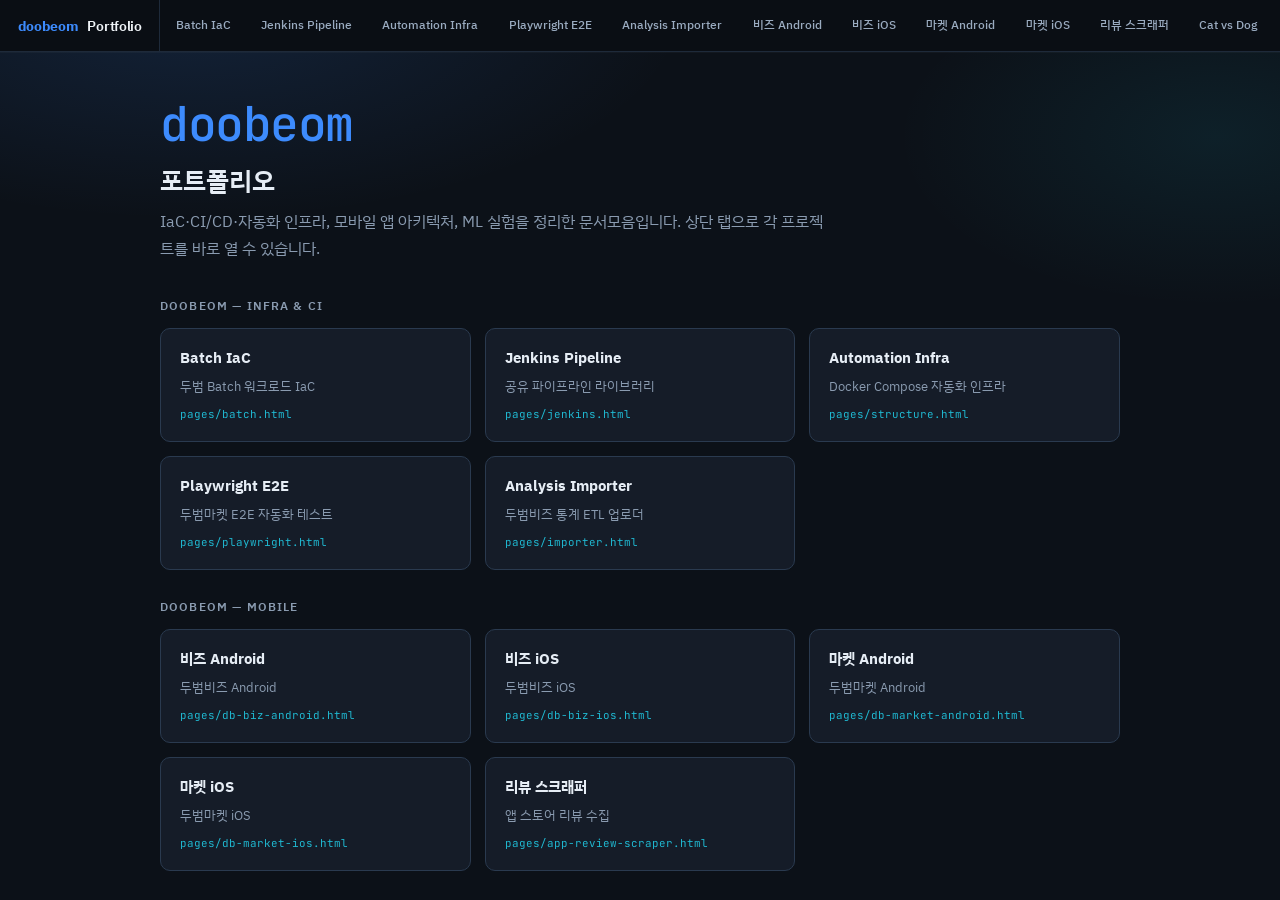
==== commit 041a4ab8: "Cat vs Dog CNN 포트폴리오를 추가하고 가명 처리 안내 문구를 제거한다. Co-authored-by: Cursor <cursoragent@cursor.com>" ====
--- a/index.html
+++ b/index.html
@@ -160,7 +160,7 @@
         <div class="landing-brand">doobeom</div>
         <h1>포트폴리오</h1>
         <p class="lead">
-          IaC·CI/CD·자동화 인프라와 모바일 앱 아키텍처를 정리한 문서모음입니다.
+          IaC·CI/CD·자동화 인프라, 모바일 앱 아키텍처, ML 실험을 정리한 문서모음입니다.
           상단 탭으로 각 프로젝트를 바로 열 수 있습니다.
         </p>
 
@@ -169,6 +169,9 @@
 
         <div class="group-label">doobeom — Mobile</div>
         <div class="cards" id="cards-mobile"></div>
+
+        <div class="group-label">ML / Data</div>
+        <div class="cards" id="cards-ml"></div>
       </div>
     </main>
 
@@ -185,6 +188,13 @@
       var viewer = document.getElementById("viewer");
       var cardsDoobeom = document.getElementById("cards-doobeom");
       var cardsMobile = document.getElementById("cards-mobile");
+      var cardsMl = document.getElementById("cards-ml");
+
+      function cardsFor(group) {
+        if (group === "doobeom") return cardsDoobeom;
+        if (group === "ml") return cardsMl;
+        return cardsMobile;
+      }
 
       PORTFOLIOS.forEach(function (item) {
         var a = document.createElement("a");
@@ -201,7 +211,7 @@
           "<strong>" + item.label + "</strong>" +
           "<span>" + item.desc + "</span>" +
           "<span class=\"file\">" + item.file + "</span>";
-        (item.group === "doobeom" ? cardsDoobeom : cardsMobile).appendChild(card);
+        cardsFor(item.group).appendChild(card);
       });
 
       function showHome() {
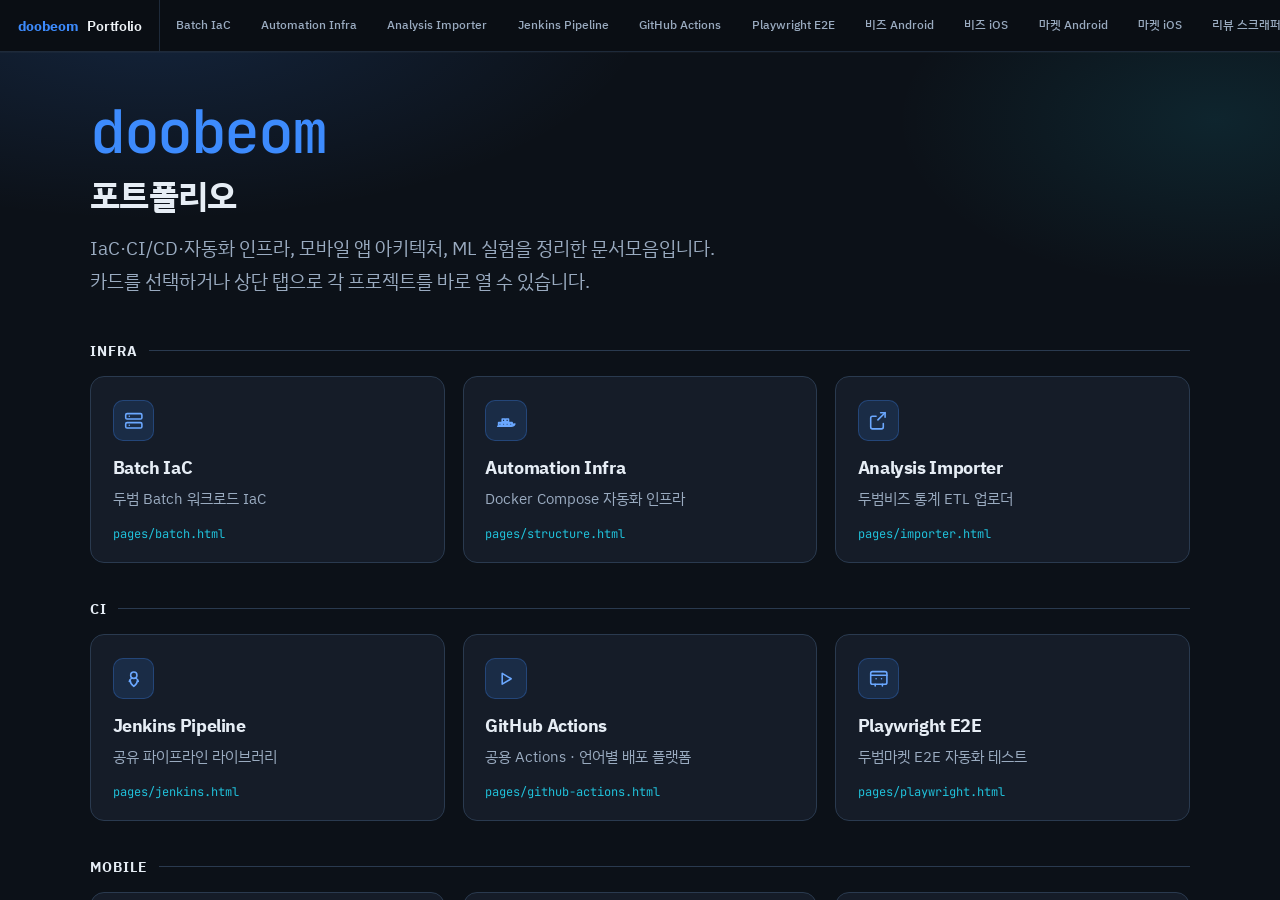
==== commit c0d57298: "GitHub Actions 문서를 추가하고 홈 레이아웃과 Infra/CI 구분을 개선한다. Co-authored-by: Cursor <cursoragent@cursor.com>" ====
--- a/index.html
+++ b/index.html
@@ -13,11 +13,14 @@
     :root {
       --bg: #0c1118;
       --surface: #151c28;
+      --surface-2: #1a2433;
       --border: #2a3a4f;
       --text: #e6edf5;
-      --muted: #8a9bb0;
+      --muted: #9aabc0;
       --accent: #3d8bfd;
       --accent-2: #22d3ee;
+      --icon-bg: rgba(61, 139, 253, 0.14);
+      --icon-stroke: #6ba8ff;
     }
 
     * { box-sizing: border-box; margin: 0; padding: 0; }
@@ -38,10 +41,6 @@
       flex-direction: column;
       height: 100%;
       padding-top: var(--pf-nav-h);
-    }
-
-    .pf-nav {
-      /* occupied by fixed nav; shell accounts for height */
     }
 
     .viewer {
@@ -52,14 +51,13 @@
       display: block;
     }
 
-    /* Landing (no hash / home) */
     .landing {
       flex: 1;
       overflow-y: auto;
-      padding: 2.5rem 1.5rem 4rem;
+      padding: 3rem 1.75rem 4.5rem;
       background:
-        radial-gradient(ellipse 70% 45% at 15% -5%, rgba(61, 139, 253, 0.14), transparent 55%),
-        radial-gradient(ellipse 50% 40% at 95% 10%, rgba(34, 211, 238, 0.08), transparent 50%),
+        radial-gradient(ellipse 70% 45% at 12% -5%, rgba(61, 139, 253, 0.16), transparent 55%),
+        radial-gradient(ellipse 50% 40% at 95% 8%, rgba(34, 211, 238, 0.1), transparent 50%),
         var(--bg);
     }
 
@@ -67,84 +65,131 @@
     .viewer.hidden { display: none; }
 
     .landing-inner {
-      max-width: 960px;
+      max-width: 1100px;
       margin: 0 auto;
     }
 
     .landing-brand {
       font-family: "JetBrains Mono", ui-monospace, monospace;
-      font-size: clamp(2rem, 5vw, 3rem);
+      font-size: clamp(2.6rem, 6vw, 3.75rem);
       font-weight: 500;
       color: var(--accent);
-      letter-spacing: -0.03em;
-      margin-bottom: 0.5rem;
+      letter-spacing: -0.04em;
+      line-height: 1.05;
+      margin-bottom: 0.65rem;
     }
 
     .landing h1 {
-      font-size: clamp(1.25rem, 2.5vw, 1.65rem);
-      font-weight: 600;
-      margin-bottom: 0.65rem;
+      font-size: clamp(1.65rem, 3.2vw, 2.15rem);
+      font-weight: 700;
+      letter-spacing: -0.02em;
+      margin-bottom: 0.85rem;
     }
 
     .landing .lead {
       color: var(--muted);
-      font-size: 1rem;
-      max-width: 42rem;
-      line-height: 1.65;
-      margin-bottom: 2.25rem;
+      font-size: clamp(1.05rem, 2vw, 1.2rem);
+      max-width: 40rem;
+      line-height: 1.7;
+      margin-bottom: 2.75rem;
     }
 
     .group-label {
-      font-size: 0.72rem;
-      font-weight: 600;
-      letter-spacing: 0.1em;
+      display: flex;
+      align-items: center;
+      gap: 0.65rem;
+      font-size: 0.85rem;
+      font-weight: 700;
+      letter-spacing: 0.08em;
       text-transform: uppercase;
-      color: var(--muted);
-      margin: 1.75rem 0 0.85rem;
+      color: var(--text);
+      margin: 2.25rem 0 1rem;
+    }
+
+    .group-label::after {
+      content: "";
+      flex: 1;
+      height: 1px;
+      background: var(--border);
     }
 
     .cards {
       display: grid;
-      grid-template-columns: repeat(auto-fill, minmax(240px, 1fr));
-      gap: 0.85rem;
+      grid-template-columns: repeat(auto-fill, minmax(280px, 1fr));
+      gap: 1.1rem;
     }
 
     .card {
-      display: block;
+      display: flex;
+      flex-direction: column;
+      gap: 0.55rem;
       text-decoration: none;
       color: inherit;
       background: var(--surface);
       border: 1px solid var(--border);
-      border-radius: 10px;
-      padding: 1.15rem 1.2rem;
-      transition: border-color 0.15s, transform 0.15s, background 0.15s;
+      border-radius: 14px;
+      padding: 1.4rem 1.35rem 1.3rem;
+      min-height: 9.5rem;
+      transition: border-color 0.15s, transform 0.15s, background 0.15s, box-shadow 0.15s;
     }
 
     .card:hover {
       border-color: var(--accent);
-      background: #1a2433;
-      transform: translateY(-2px);
+      background: var(--surface-2);
+      transform: translateY(-3px);
+      box-shadow: 0 12px 28px rgba(0, 0, 0, 0.28);
+    }
+
+    .card-icon {
+      width: 2.6rem;
+      height: 2.6rem;
+      border-radius: 10px;
+      background: var(--icon-bg);
+      border: 1px solid rgba(61, 139, 253, 0.28);
+      display: grid;
+      place-items: center;
+      margin-bottom: 0.35rem;
+      flex-shrink: 0;
+    }
+
+    .card-icon svg {
+      width: 1.35rem;
+      height: 1.35rem;
+      stroke: var(--icon-stroke);
+      fill: none;
+      stroke-width: 1.75;
+      stroke-linecap: round;
+      stroke-linejoin: round;
     }
 
     .card strong {
       display: block;
+      font-size: 1.15rem;
+      font-weight: 700;
+      letter-spacing: -0.02em;
+      line-height: 1.3;
+    }
+
+    .card .desc {
       font-size: 0.95rem;
-      margin-bottom: 0.35rem;
-    }
-
-    .card span {
-      font-size: 0.8rem;
       color: var(--muted);
-      line-height: 1.45;
+      line-height: 1.5;
+      flex: 1;
     }
 
     .card .file {
       display: block;
-      margin-top: 0.7rem;
+      margin-top: 0.35rem;
       font-family: "JetBrains Mono", ui-monospace, monospace;
-      font-size: 0.68rem;
+      font-size: 0.75rem;
       color: var(--accent-2);
-      opacity: 0.85;
+      opacity: 0.9;
+    }
+
+    @media (max-width: 640px) {
+      .landing { padding: 2rem 1.15rem 3.5rem; }
+      .cards { grid-template-columns: 1fr; gap: 0.9rem; }
+      .card { min-height: 0; padding: 1.25rem 1.15rem; }
     }
   </style>
 </head>
@@ -161,13 +206,16 @@
         <h1>포트폴리오</h1>
         <p class="lead">
           IaC·CI/CD·자동화 인프라, 모바일 앱 아키텍처, ML 실험을 정리한 문서모음입니다.
-          상단 탭으로 각 프로젝트를 바로 열 수 있습니다.
+          카드를 선택하거나 상단 탭으로 각 프로젝트를 바로 열 수 있습니다.
         </p>
 
-        <div class="group-label">doobeom — Infra &amp; CI</div>
-        <div class="cards" id="cards-doobeom"></div>
-
-        <div class="group-label">doobeom — Mobile</div>
+        <div class="group-label">Infra</div>
+        <div class="cards" id="cards-infra"></div>
+
+        <div class="group-label">CI</div>
+        <div class="cards" id="cards-ci"></div>
+
+        <div class="group-label">Mobile</div>
         <div class="cards" id="cards-mobile"></div>
 
         <div class="group-label">ML / Data</div>
@@ -183,15 +231,40 @@
     (function () {
       var PORTFOLIOS = window.PORTFOLIOS || [];
 
+      var ICONS = {
+        batch:
+          '<svg viewBox="0 0 24 24" aria-hidden="true"><rect x="3" y="4" width="18" height="6" rx="1.5"/><rect x="3" y="14" width="18" height="6" rx="1.5"/><path d="M7 7h.01M7 17h.01"/></svg>',
+        jenkins:
+          '<svg viewBox="0 0 24 24" aria-hidden="true"><circle cx="12" cy="8" r="3.5"/><path d="M8 14c0 2.5 1.8 5 4 6.5 2.2-1.5 4-4 4-6.5"/><path d="M9.5 11.5c-1.5.8-2.5 2-2.5 3.5M14.5 11.5c1.5.8 2.5 2 2.5 3.5"/></svg>',
+        docker:
+          '<svg viewBox="0 0 24 24" aria-hidden="true"><path d="M4 14h3v3H4zM8 14h3v3H8zM12 14h3v3h-3zM8 10h3v3H8zM12 10h3v3h-3zM16 14h3v3h-3z"/><path d="M3 18h15c2 0 3.5-1 4-2.5-1.5.5-3 0-3.5-1H4.5"/></svg>',
+        actions:
+          '<svg viewBox="0 0 24 24" aria-hidden="true"><path d="M8 6v12l10-6z"/></svg>',
+        playwright:
+          '<svg viewBox="0 0 24 24" aria-hidden="true"><rect x="3" y="4" width="18" height="14" rx="2"/><path d="M3 8h18M8 18v2M16 18v2M9 12h.01M15 12h.01"/></svg>',
+        importer:
+          '<svg viewBox="0 0 24 24" aria-hidden="true"><path d="M14 3h5v5"/><path d="M19 3l-8 8"/><path d="M9 7H5a2 2 0 0 0-2 2v10a2 2 0 0 0 2 2h10a2 2 0 0 0 2-2v-4"/></svg>',
+        android:
+          '<svg viewBox="0 0 24 24" aria-hidden="true"><rect x="7" y="9" width="10" height="10" rx="2"/><path d="M9 9V7a3 3 0 0 1 6 0v2M9 19v2M15 19v2M5 12l-2-2M19 12l2-2"/></svg>',
+        apple:
+          '<svg viewBox="0 0 24 24" aria-hidden="true"><path d="M16.5 7.5c-.8.1-2.2-.5-3-1.3-.9-.9-1.3-2.1-1.2-3.2-1.1.1-2.4.8-3.2 1.7C8 6 7.5 8.2 8.2 10.5c.9 2.9 3.3 6.5 5.3 6.5.8 0 1.4-.4 2.1-.4.7 0 1.2.4 2.1.4 2 0 3.6-3.5 4.3-5"/><path d="M12 3.5c.3 1.5 1.3 2.8 2.7 3.2"/></svg>',
+        review:
+          '<svg viewBox="0 0 24 24" aria-hidden="true"><path d="M4 5h16v11H8l-4 3z"/><path d="M8 9h8M8 13h5"/></svg>',
+        ml:
+          '<svg viewBox="0 0 24 24" aria-hidden="true"><circle cx="6" cy="8" r="2"/><circle cx="18" cy="8" r="2"/><circle cx="12" cy="16" r="2"/><path d="M8 8h8M7.5 9.5l3.5 5M16.5 9.5l-3.5 5"/></svg>'
+      };
+
       var tabList = document.getElementById("tab-list");
       var landing = document.getElementById("landing");
       var viewer = document.getElementById("viewer");
-      var cardsDoobeom = document.getElementById("cards-doobeom");
+      var cardsInfra = document.getElementById("cards-infra");
+      var cardsCi = document.getElementById("cards-ci");
       var cardsMobile = document.getElementById("cards-mobile");
       var cardsMl = document.getElementById("cards-ml");
 
       function cardsFor(group) {
-        if (group === "doobeom") return cardsDoobeom;
+        if (group === "infra") return cardsInfra;
+        if (group === "ci") return cardsCi;
         if (group === "ml") return cardsMl;
         return cardsMobile;
       }
@@ -204,12 +277,14 @@
         a.setAttribute("role", "tab");
         tabList.appendChild(a);
 
+        var icon = ICONS[item.icon] || ICONS.batch;
         var card = document.createElement("a");
         card.className = "card";
         card.href = "#" + item.id;
         card.innerHTML =
+          "<div class=\"card-icon\">" + icon + "</div>" +
           "<strong>" + item.label + "</strong>" +
-          "<span>" + item.desc + "</span>" +
+          "<span class=\"desc\">" + item.desc + "</span>" +
           "<span class=\"file\">" + item.file + "</span>";
         cardsFor(item.group).appendChild(card);
       });
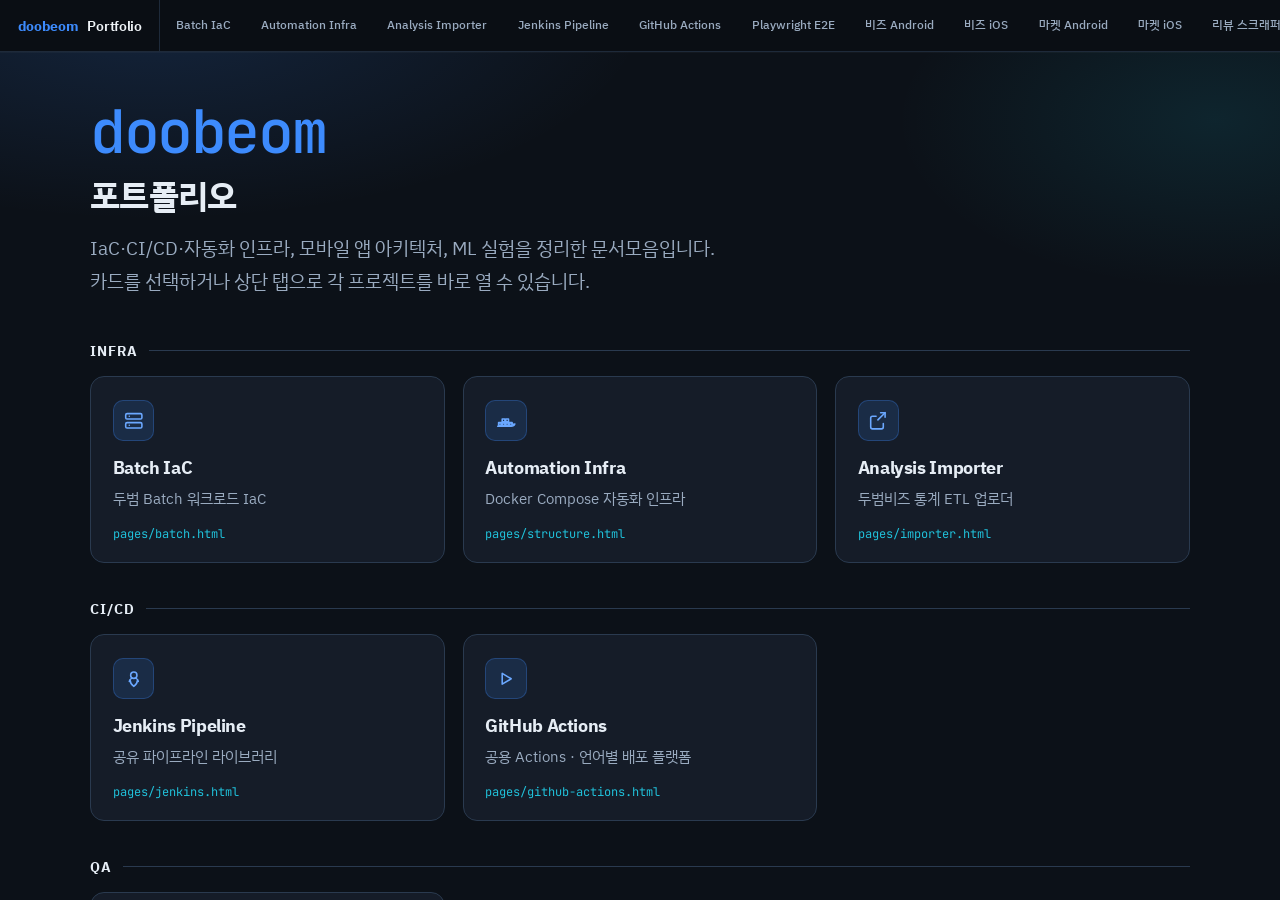
==== commit cde9b122: "Playwright를 QA 섹션으로 분리하고 CI 라벨을 CI/CD로 바꾼다. Co-authored-by: Cursor <cursoragent@cursor.com>" ====
--- a/index.html
+++ b/index.html
@@ -209,27 +209,42 @@
           카드를 선택하거나 상단 탭으로 각 프로젝트를 바로 열 수 있습니다.
         </p>
 
-        <div class="group-label">Infra</div>
-        <div class="cards" id="cards-infra"></div>
-
-        <div class="group-label">CI</div>
-        <div class="cards" id="cards-ci"></div>
-
-        <div class="group-label">Mobile</div>
-        <div class="cards" id="cards-mobile"></div>
-
-        <div class="group-label">ML / Data</div>
-        <div class="cards" id="cards-ml"></div>
+        <section class="card-group" data-group="infra">
+          <div class="group-label">Infra</div>
+          <div class="cards" id="cards-infra"></div>
+        </section>
+
+        <section class="card-group" data-group="ci">
+          <div class="group-label">CI/CD</div>
+          <div class="cards" id="cards-ci"></div>
+        </section>
+
+        <section class="card-group" data-group="qa">
+          <div class="group-label">QA</div>
+          <div class="cards" id="cards-qa"></div>
+        </section>
+
+        <section class="card-group" data-group="mobile">
+          <div class="group-label">Mobile</div>
+          <div class="cards" id="cards-mobile"></div>
+        </section>
+
+        <section class="card-group" data-group="ml">
+          <div class="group-label">ML / Data</div>
+          <div class="cards" id="cards-ml"></div>
+        </section>
       </div>
     </main>
 
     <iframe class="viewer hidden" id="viewer" title="포트폴리오 뷰어"></iframe>
   </div>
 
-  <script src="assets/js/catalog.js"></script>
+  <script src="assets/js/catalog.js?v=20260715c"></script>
   <script>
     (function () {
       var PORTFOLIOS = window.PORTFOLIOS || [];
+      var CI_IDS = { jenkins: 1, "github-actions": 1 };
+      var QA_IDS = { playwright: 1 };
 
       var ICONS = {
         batch:
@@ -257,16 +272,26 @@
       var tabList = document.getElementById("tab-list");
       var landing = document.getElementById("landing");
       var viewer = document.getElementById("viewer");
-      var cardsInfra = document.getElementById("cards-infra");
-      var cardsCi = document.getElementById("cards-ci");
-      var cardsMobile = document.getElementById("cards-mobile");
-      var cardsMl = document.getElementById("cards-ml");
-
-      function cardsFor(group) {
-        if (group === "infra") return cardsInfra;
-        if (group === "ci") return cardsCi;
-        if (group === "ml") return cardsMl;
-        return cardsMobile;
+      var cardsByGroup = {
+        infra: document.getElementById("cards-infra"),
+        ci: document.getElementById("cards-ci"),
+        qa: document.getElementById("cards-qa"),
+        mobile: document.getElementById("cards-mobile"),
+        ml: document.getElementById("cards-ml")
+      };
+
+      function resolveGroup(item) {
+        var group = item.group;
+        // 캐시된 옛 catalog 호환
+        if (QA_IDS[item.id]) return "qa";
+        if (group === "doobeom") {
+          group = CI_IDS[item.id] ? "ci" : "infra";
+        }
+        return group;
+      }
+
+      function cardsFor(item) {
+        return cardsByGroup[resolveGroup(item)] || cardsByGroup.mobile;
       }
 
       PORTFOLIOS.forEach(function (item) {
@@ -286,7 +311,7 @@
           "<strong>" + item.label + "</strong>" +
           "<span class=\"desc\">" + item.desc + "</span>" +
           "<span class=\"file\">" + item.file + "</span>";
-        cardsFor(item.group).appendChild(card);
+        cardsFor(item).appendChild(card);
       });
 
       function showHome() {
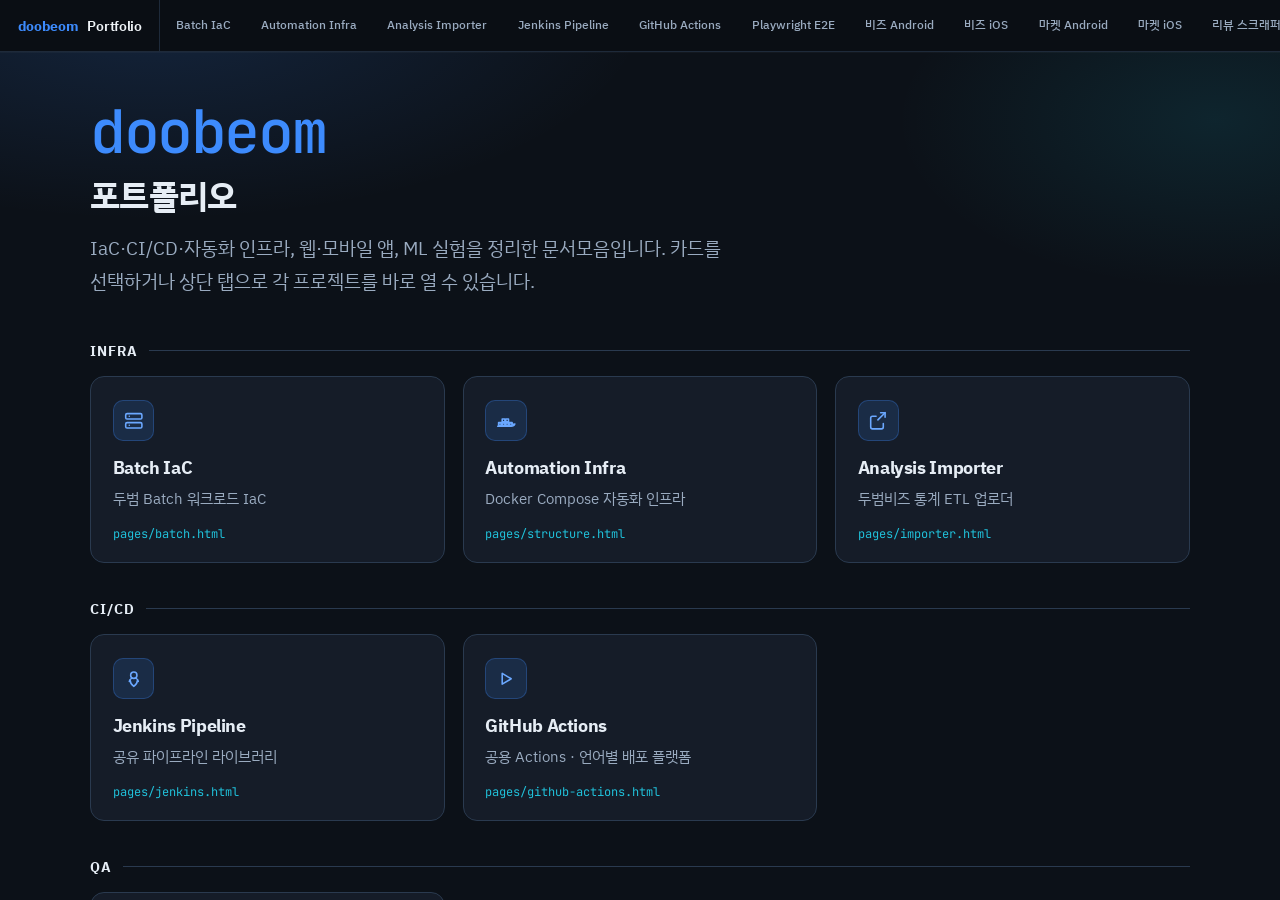
==== commit 48e0d721: "Ani Review 포트폴리오를 Frontend 섹션에 추가한다. Co-authored-by: Cursor <cursoragent@cursor.com>" ====
--- a/index.html
+++ b/index.html
@@ -205,7 +205,7 @@
         <div class="landing-brand">doobeom</div>
         <h1>포트폴리오</h1>
         <p class="lead">
-          IaC·CI/CD·자동화 인프라, 모바일 앱 아키텍처, ML 실험을 정리한 문서모음입니다.
+          IaC·CI/CD·자동화 인프라, 웹·모바일 앱, ML 실험을 정리한 문서모음입니다.
           카드를 선택하거나 상단 탭으로 각 프로젝트를 바로 열 수 있습니다.
         </p>
 
@@ -224,6 +224,11 @@
           <div class="cards" id="cards-qa"></div>
         </section>
 
+        <section class="card-group" data-group="frontend">
+          <div class="group-label">Frontend</div>
+          <div class="cards" id="cards-frontend"></div>
+        </section>
+
         <section class="card-group" data-group="mobile">
           <div class="group-label">Mobile</div>
           <div class="cards" id="cards-mobile"></div>
@@ -239,7 +244,7 @@
     <iframe class="viewer hidden" id="viewer" title="포트폴리오 뷰어"></iframe>
   </div>
 
-  <script src="assets/js/catalog.js?v=20260715c"></script>
+  <script src="assets/js/catalog.js?v=20260716b"></script>
   <script>
     (function () {
       var PORTFOLIOS = window.PORTFOLIOS || [];
@@ -266,7 +271,9 @@
         review:
           '<svg viewBox="0 0 24 24" aria-hidden="true"><path d="M4 5h16v11H8l-4 3z"/><path d="M8 9h8M8 13h5"/></svg>',
         ml:
-          '<svg viewBox="0 0 24 24" aria-hidden="true"><circle cx="6" cy="8" r="2"/><circle cx="18" cy="8" r="2"/><circle cx="12" cy="16" r="2"/><path d="M8 8h8M7.5 9.5l3.5 5M16.5 9.5l-3.5 5"/></svg>'
+          '<svg viewBox="0 0 24 24" aria-hidden="true"><circle cx="6" cy="8" r="2"/><circle cx="18" cy="8" r="2"/><circle cx="12" cy="16" r="2"/><path d="M8 8h8M7.5 9.5l3.5 5M16.5 9.5l-3.5 5"/></svg>',
+        web:
+          '<svg viewBox="0 0 24 24" aria-hidden="true"><circle cx="12" cy="12" r="9"/><path d="M3 12h18M12 3a14 14 0 0 1 0 18M12 3a14 14 0 0 0 0 18"/></svg>'
       };
 
       var tabList = document.getElementById("tab-list");
@@ -276,6 +283,7 @@
         infra: document.getElementById("cards-infra"),
         ci: document.getElementById("cards-ci"),
         qa: document.getElementById("cards-qa"),
+        frontend: document.getElementById("cards-frontend"),
         mobile: document.getElementById("cards-mobile"),
         ml: document.getElementById("cards-ml")
       };
@@ -284,6 +292,7 @@
         var group = item.group;
         // 캐시된 옛 catalog 호환
         if (QA_IDS[item.id]) return "qa";
+        if (group === "web") return "frontend";
         if (group === "doobeom") {
           group = CI_IDS[item.id] ? "ci" : "infra";
         }
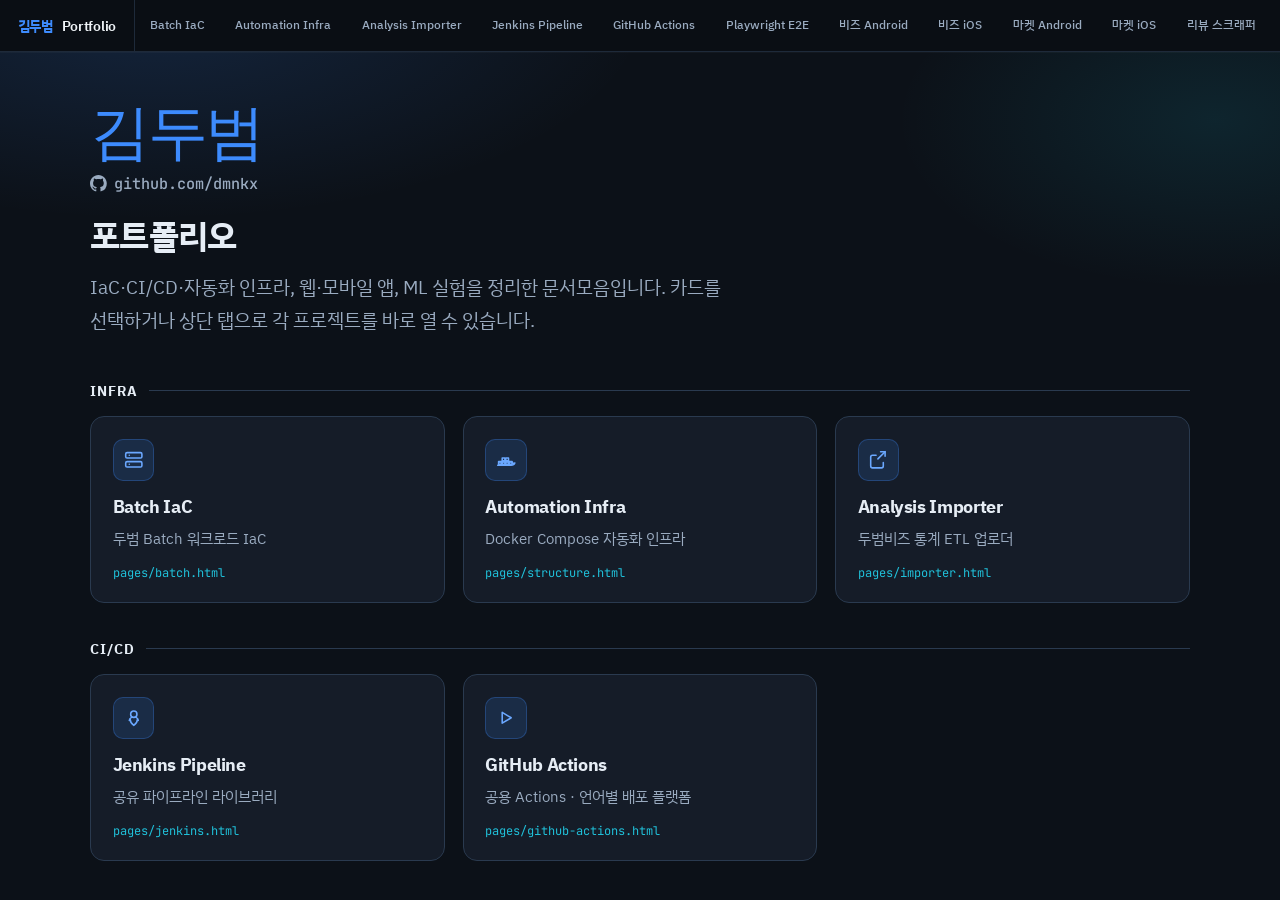
==== commit d2913970: "홈 브랜드를 김두범으로 바꾸고 GitHub 프로필 링크를 추가한다. Co-authored-by: Cursor <cursoragent@cursor.com>" ====
--- a/index.html
+++ b/index.html
@@ -79,6 +79,30 @@
       margin-bottom: 0.65rem;
     }
 
+    .landing-github {
+      display: inline-flex;
+      align-items: center;
+      gap: 0.45rem;
+      margin: 0 0 1.15rem;
+      font-family: "JetBrains Mono", ui-monospace, monospace;
+      font-size: 0.95rem;
+      font-weight: 500;
+      color: var(--muted);
+      text-decoration: none;
+      transition: color 0.15s;
+    }
+
+    .landing-github:hover {
+      color: var(--accent-2);
+    }
+
+    .landing-github svg {
+      width: 1.05rem;
+      height: 1.05rem;
+      fill: currentColor;
+      flex-shrink: 0;
+    }
+
     .landing h1 {
       font-size: clamp(1.65rem, 3.2vw, 2.15rem);
       font-weight: 700;
@@ -196,13 +220,24 @@
 <body>
   <div class="shell">
     <nav class="pf-nav" aria-label="포트폴리오 탭" id="top-nav">
-      <a class="pf-nav__brand" href="#home"><span>doobeom</span> Portfolio</a>
+      <a class="pf-nav__brand" href="#home"><span>김두범</span> Portfolio</a>
       <div class="pf-nav__tabs" role="tablist" id="tab-list"></div>
     </nav>
 
     <main class="landing" id="landing">
       <div class="landing-inner">
-        <div class="landing-brand">doobeom</div>
+        <div class="landing-brand">김두범</div>
+        <a
+          class="landing-github"
+          href="https://github.com/dmnkx"
+          target="_blank"
+          rel="noopener noreferrer"
+        >
+          <svg viewBox="0 0 16 16" aria-hidden="true">
+            <path d="M8 0C3.58 0 0 3.58 0 8c0 3.54 2.29 6.53 5.47 7.59.4.07.55-.17.55-.38 0-.19-.01-.82-.01-1.49-2.01.37-2.53-.49-2.69-.94-.09-.23-.48-.94-.82-1.13-.28-.15-.68-.52-.01-.53.63-.01 1.08.58 1.23.82.72 1.21 1.87.87 2.33.66.07-.52.28-.87.51-1.07-1.78-.2-3.64-.89-3.64-3.95 0-.87.31-1.59.82-2.15-.08-.2-.36-1.02.08-2.12 0 0 .67-.21 2.2.82.64-.18 1.32-.27 2-.27s1.36.09 2 .27c1.53-1.04 2.2-.82 2.2-.82.44 1.1.16 1.92.08 2.12.51.56.82 1.27.82 2.15 0 3.07-1.87 3.75-3.65 3.95.29.25.54.73.54 1.48 0 1.07-.01 1.93-.01 2.2 0 .21.15.46.55.38A8.01 8.01 0 0 0 16 8c0-4.42-3.58-8-8-8z"/>
+          </svg>
+          github.com/dmnkx
+        </a>
         <h1>포트폴리오</h1>
         <p class="lead">
           IaC·CI/CD·자동화 인프라, 웹·모바일 앱, ML 실험을 정리한 문서모음입니다.
